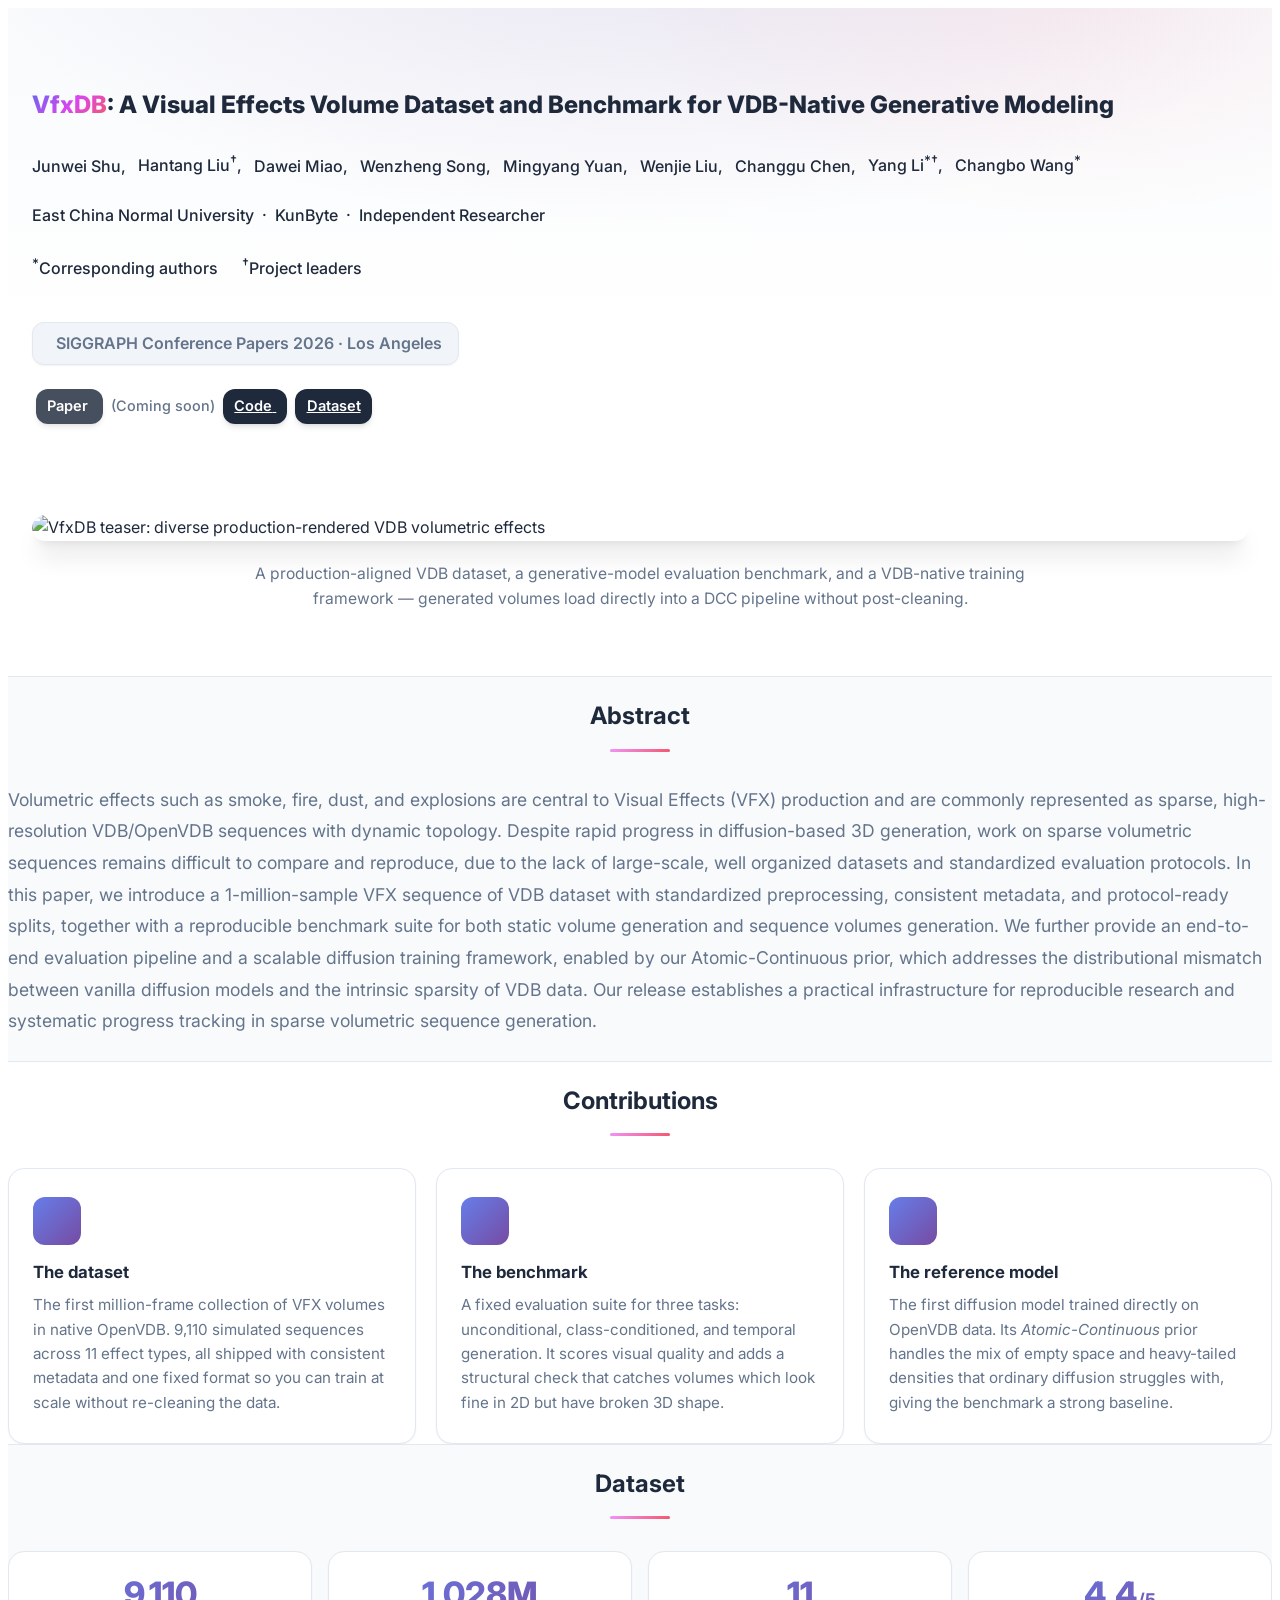
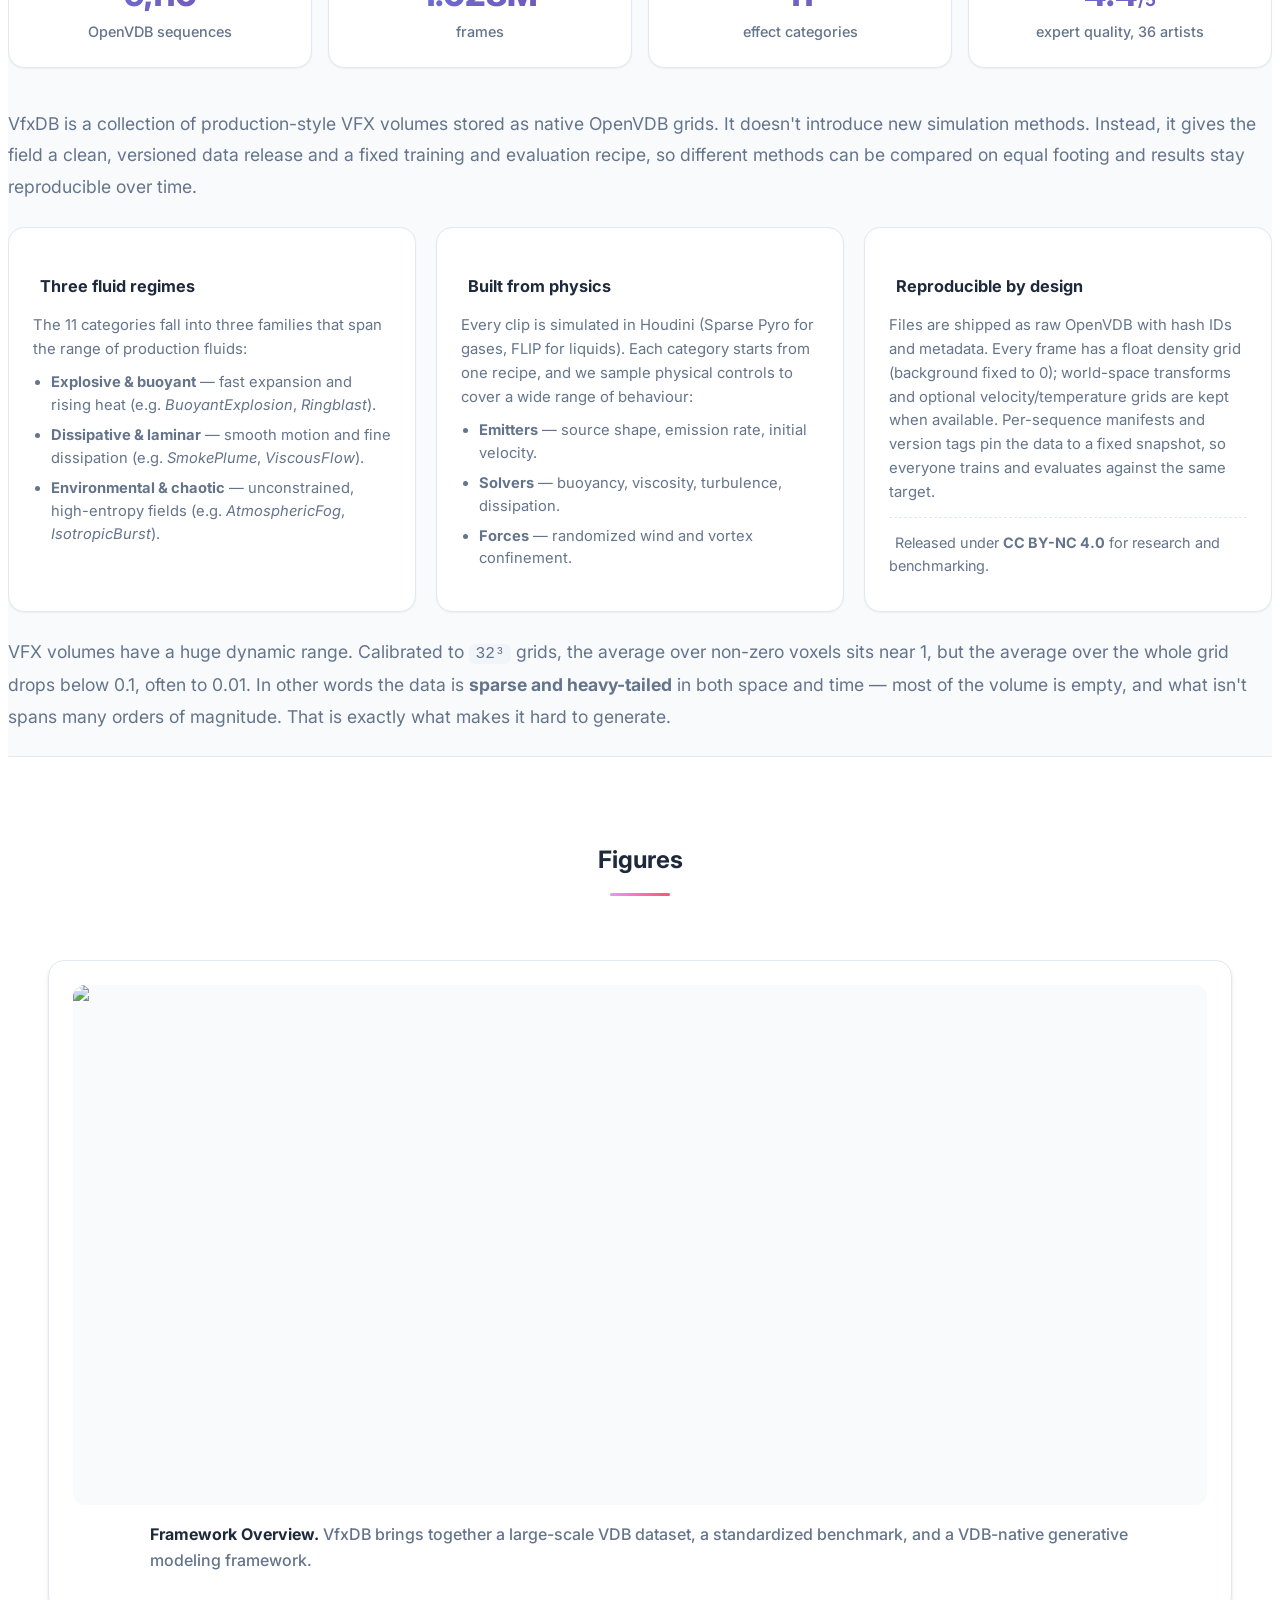
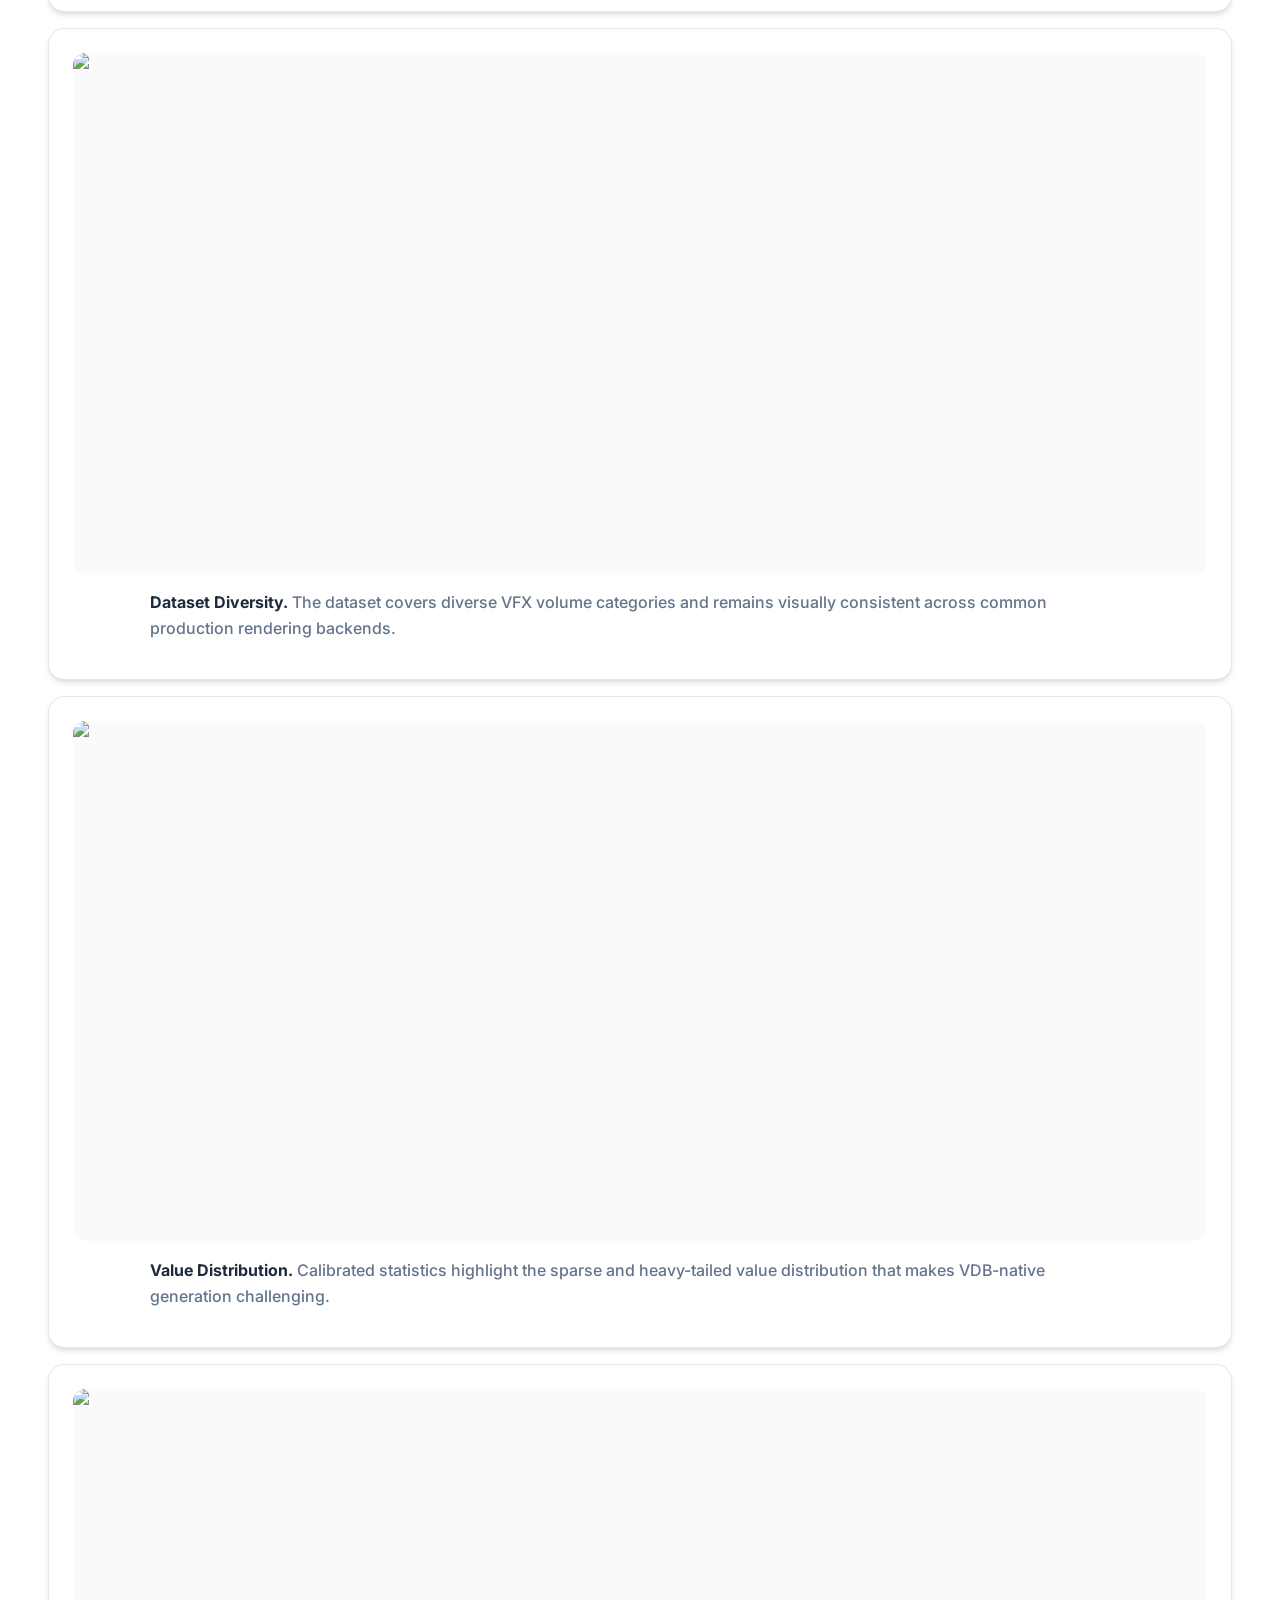
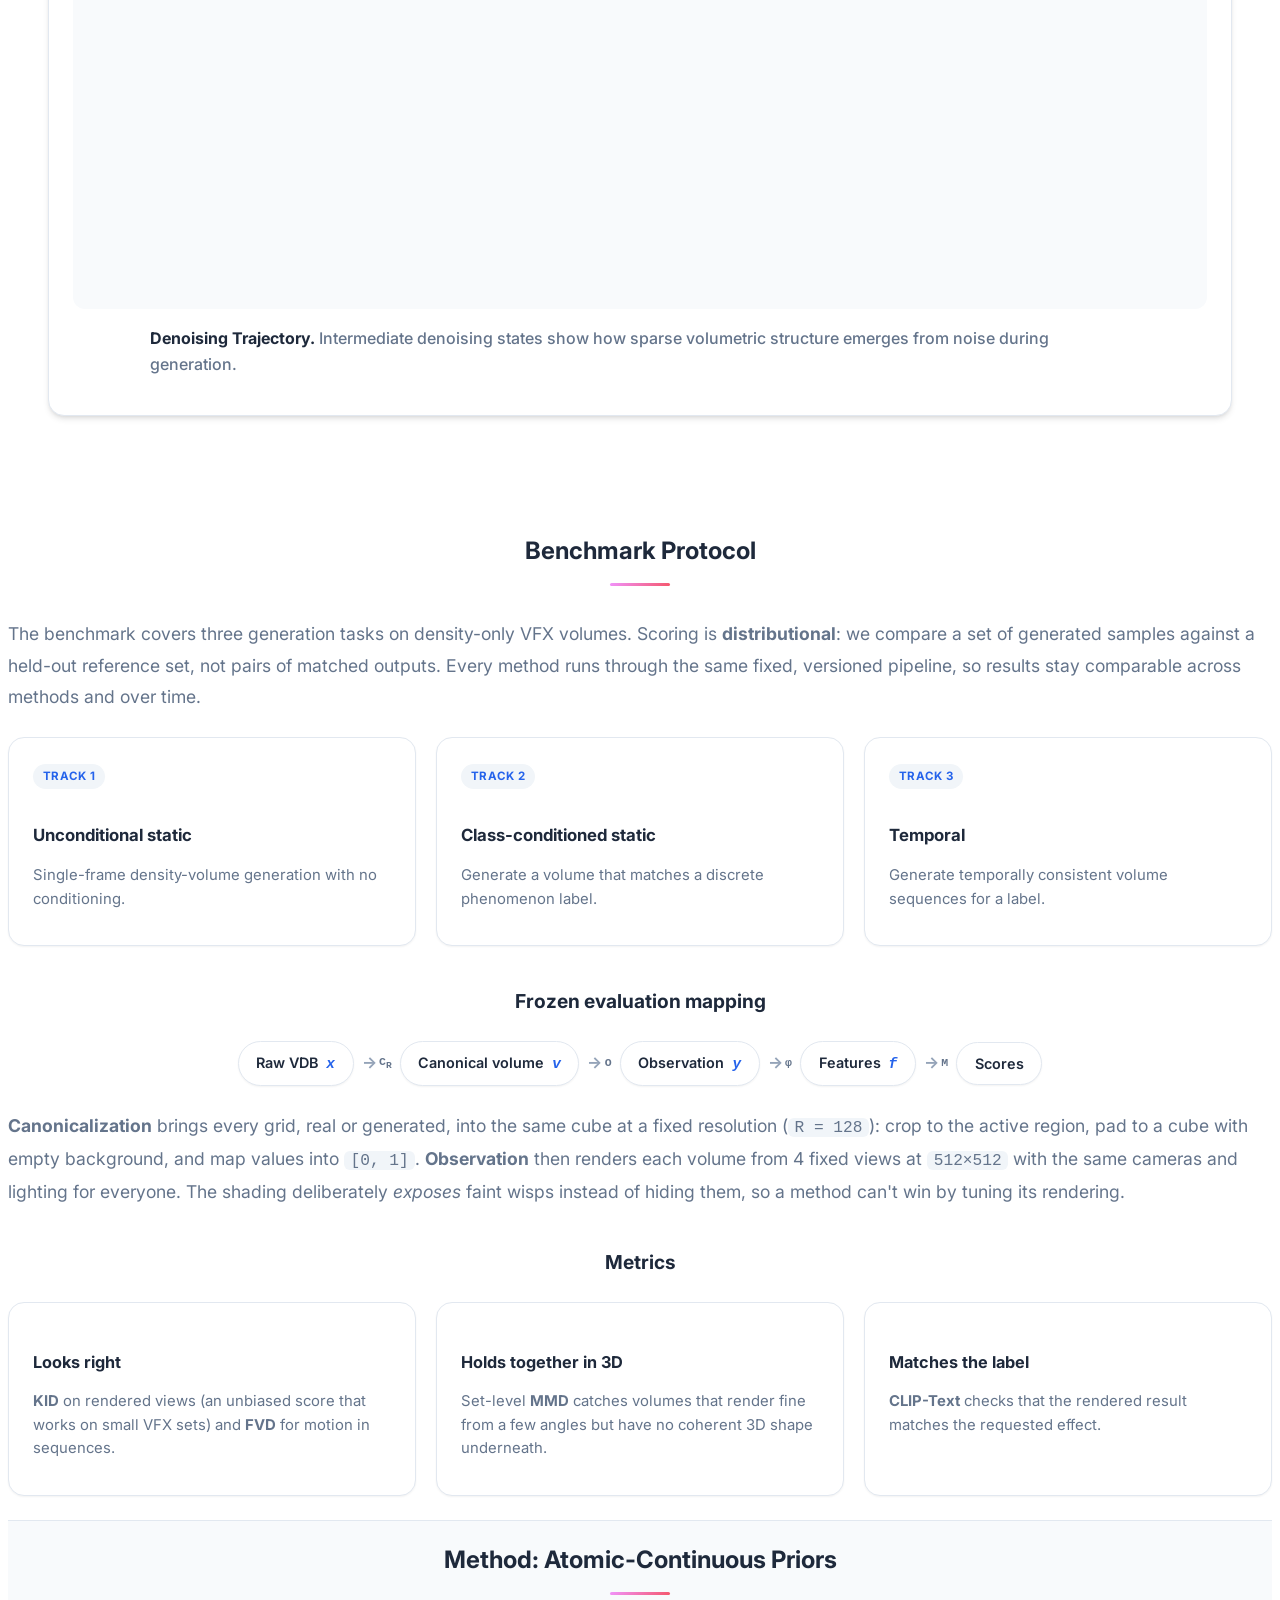
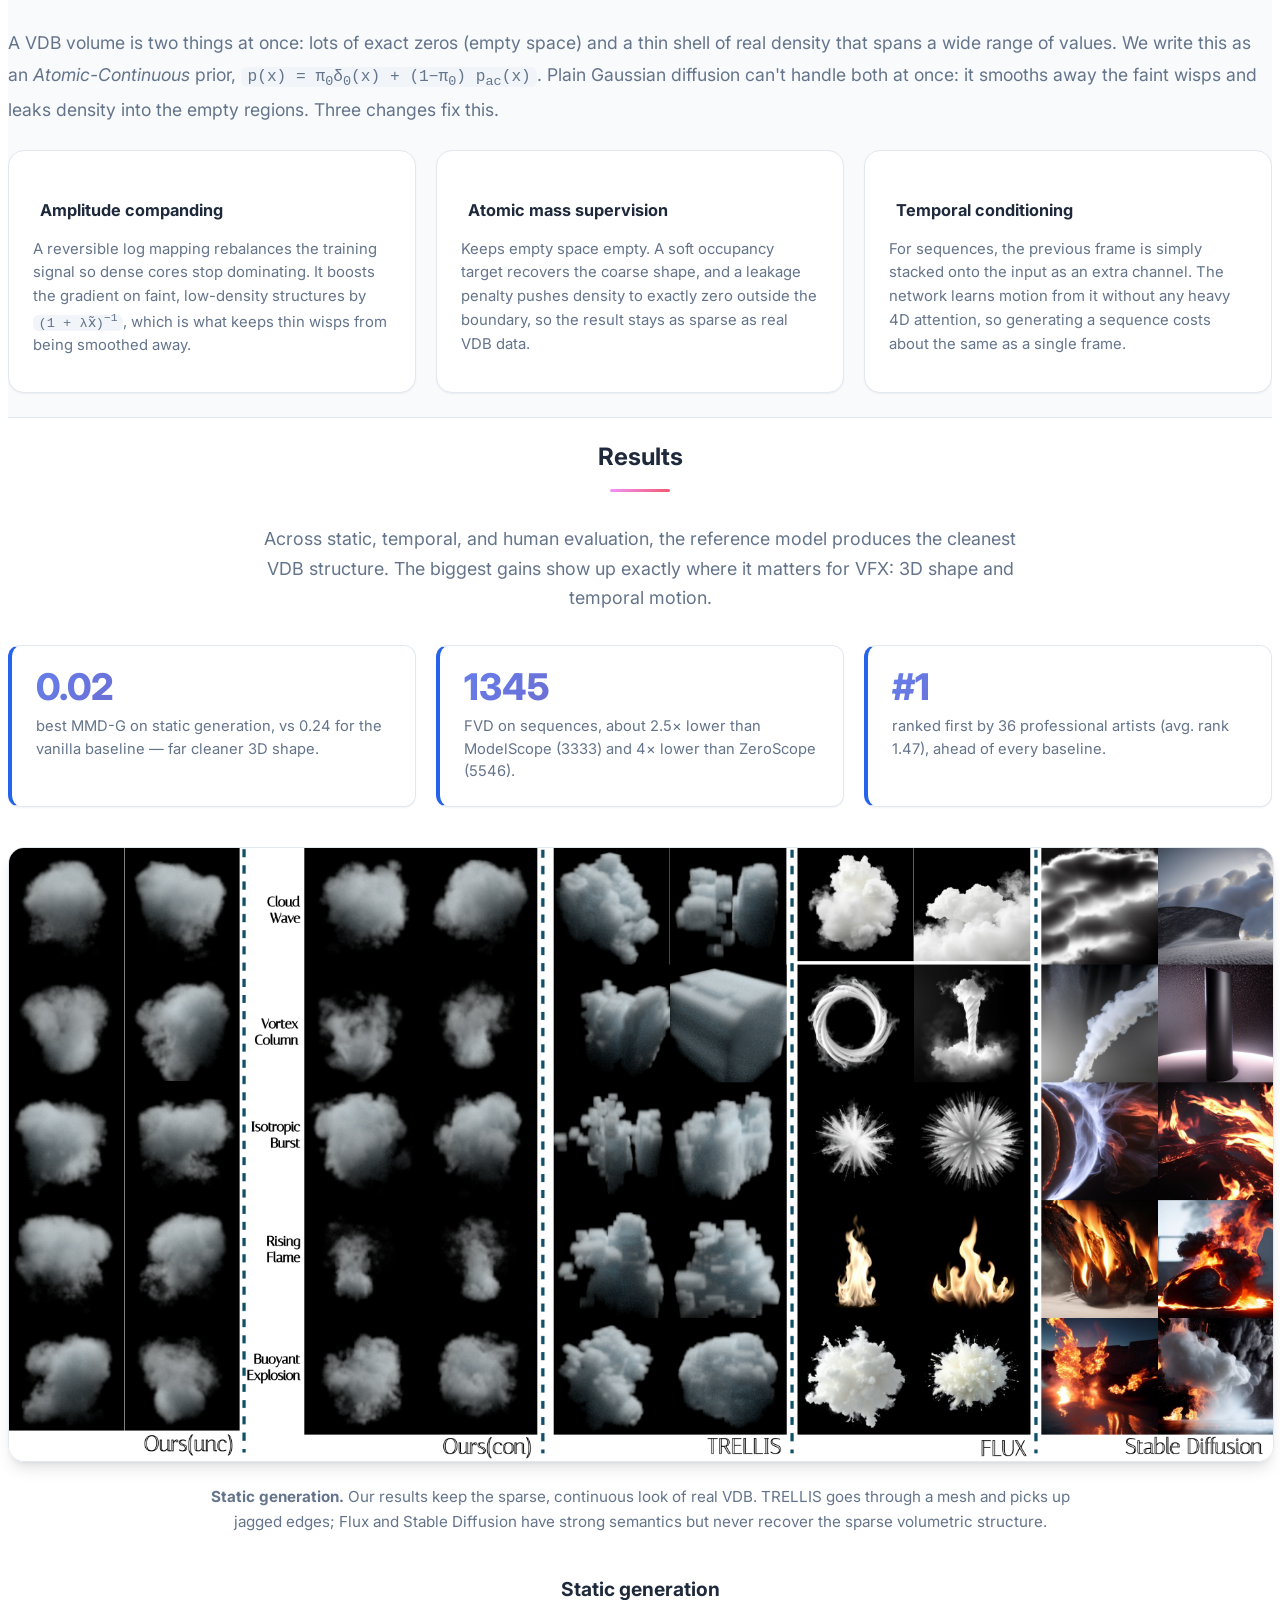
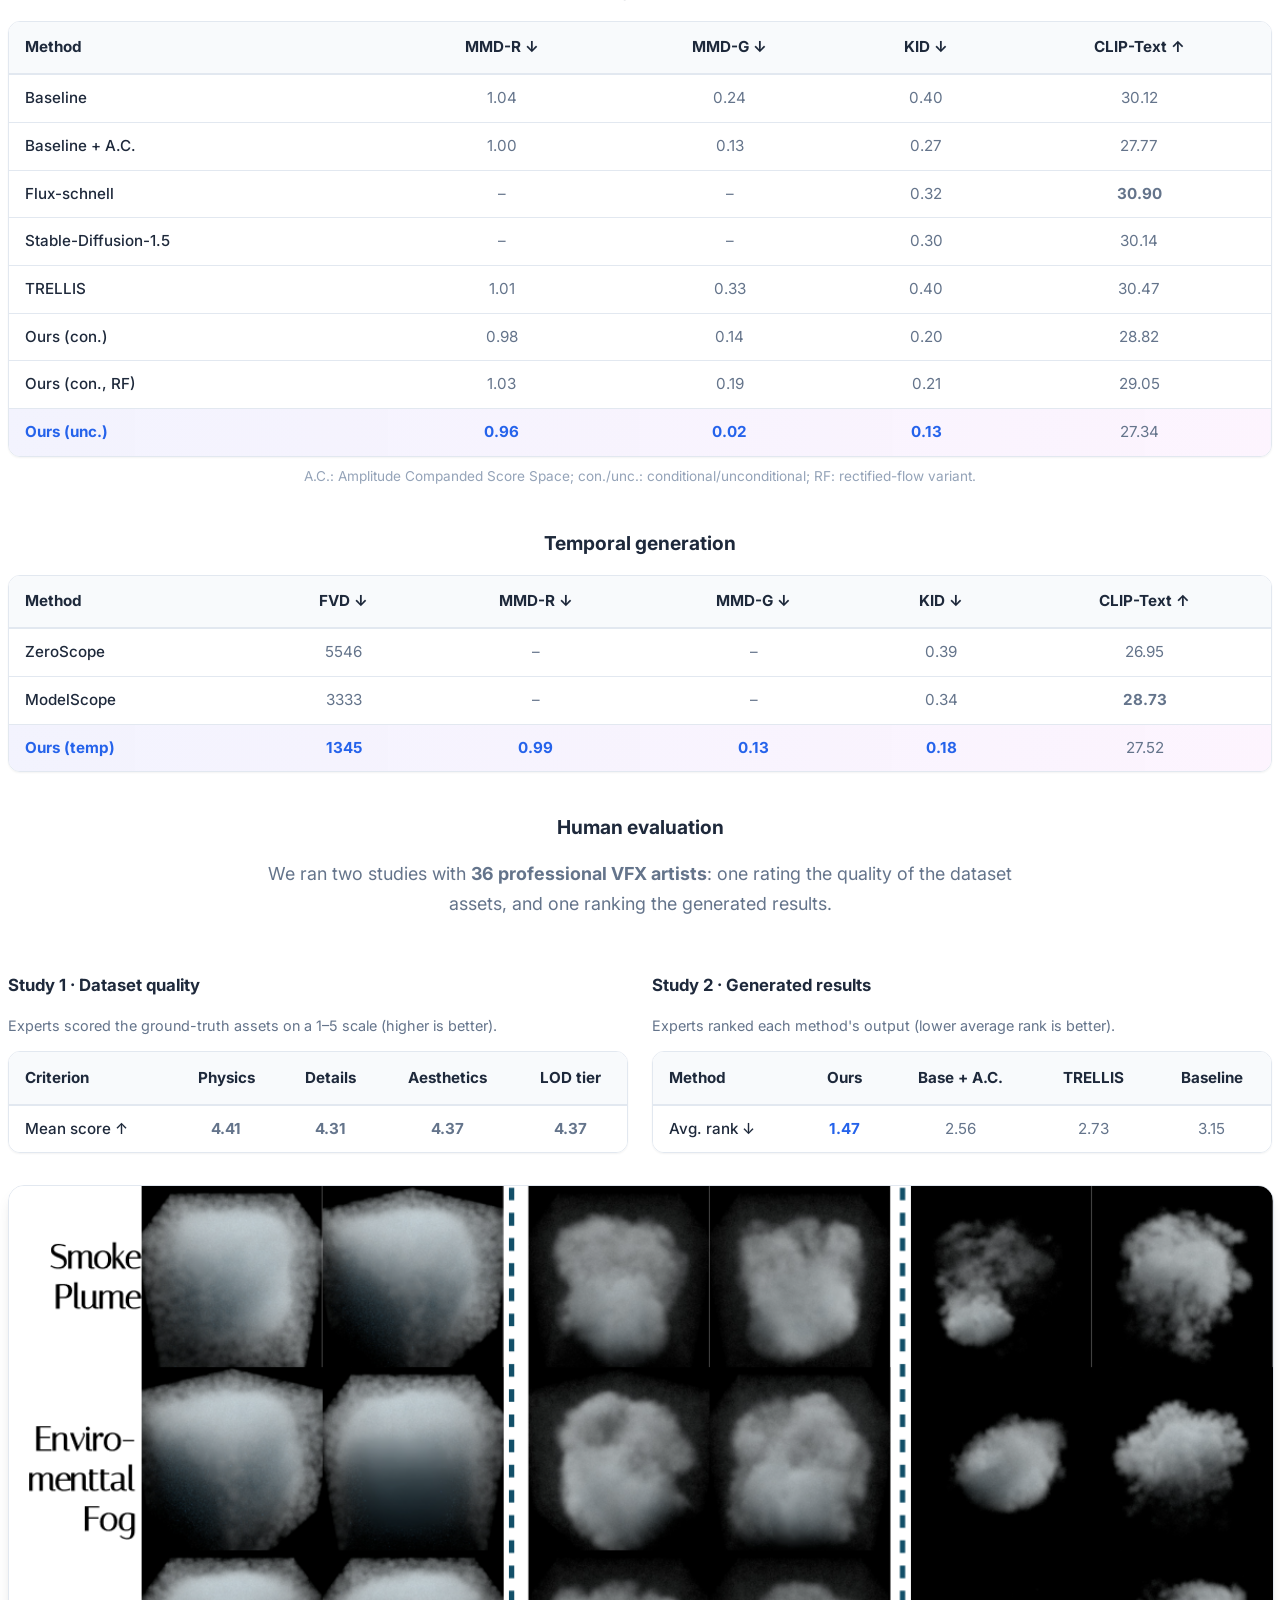
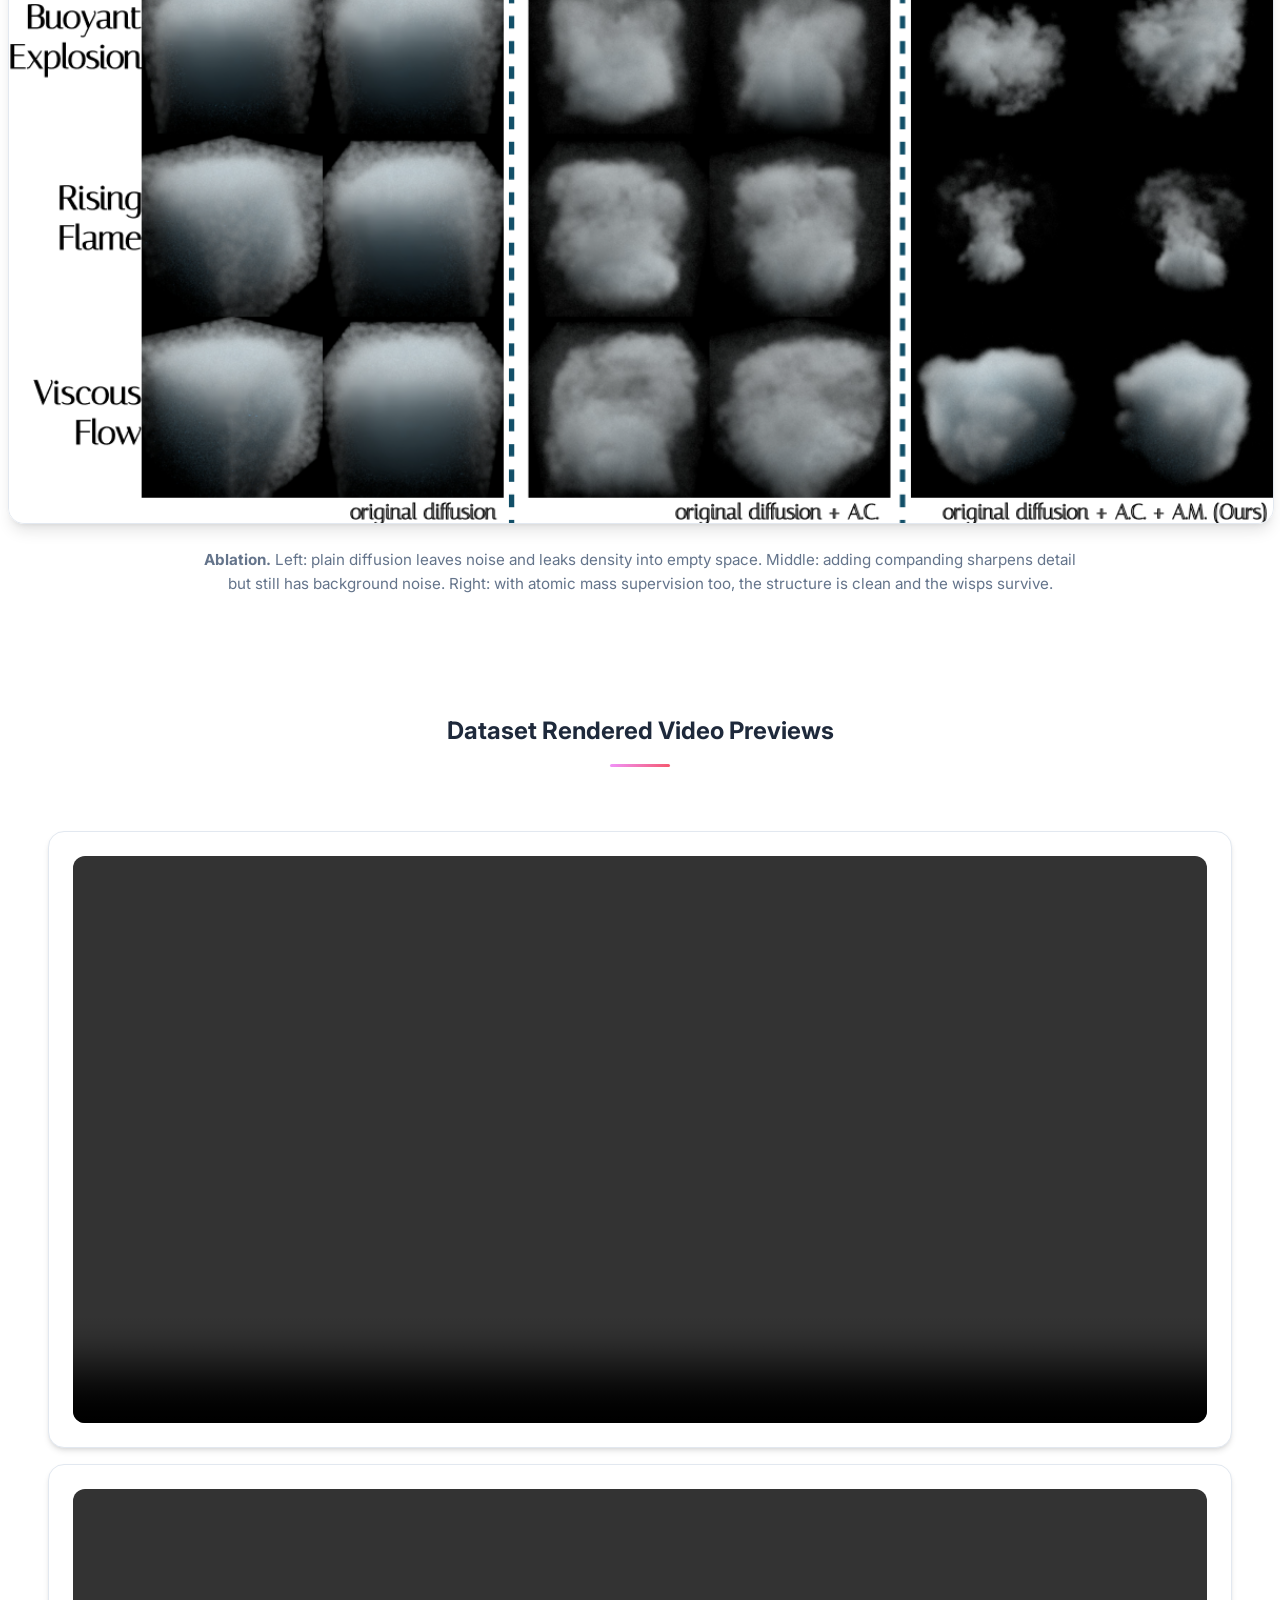
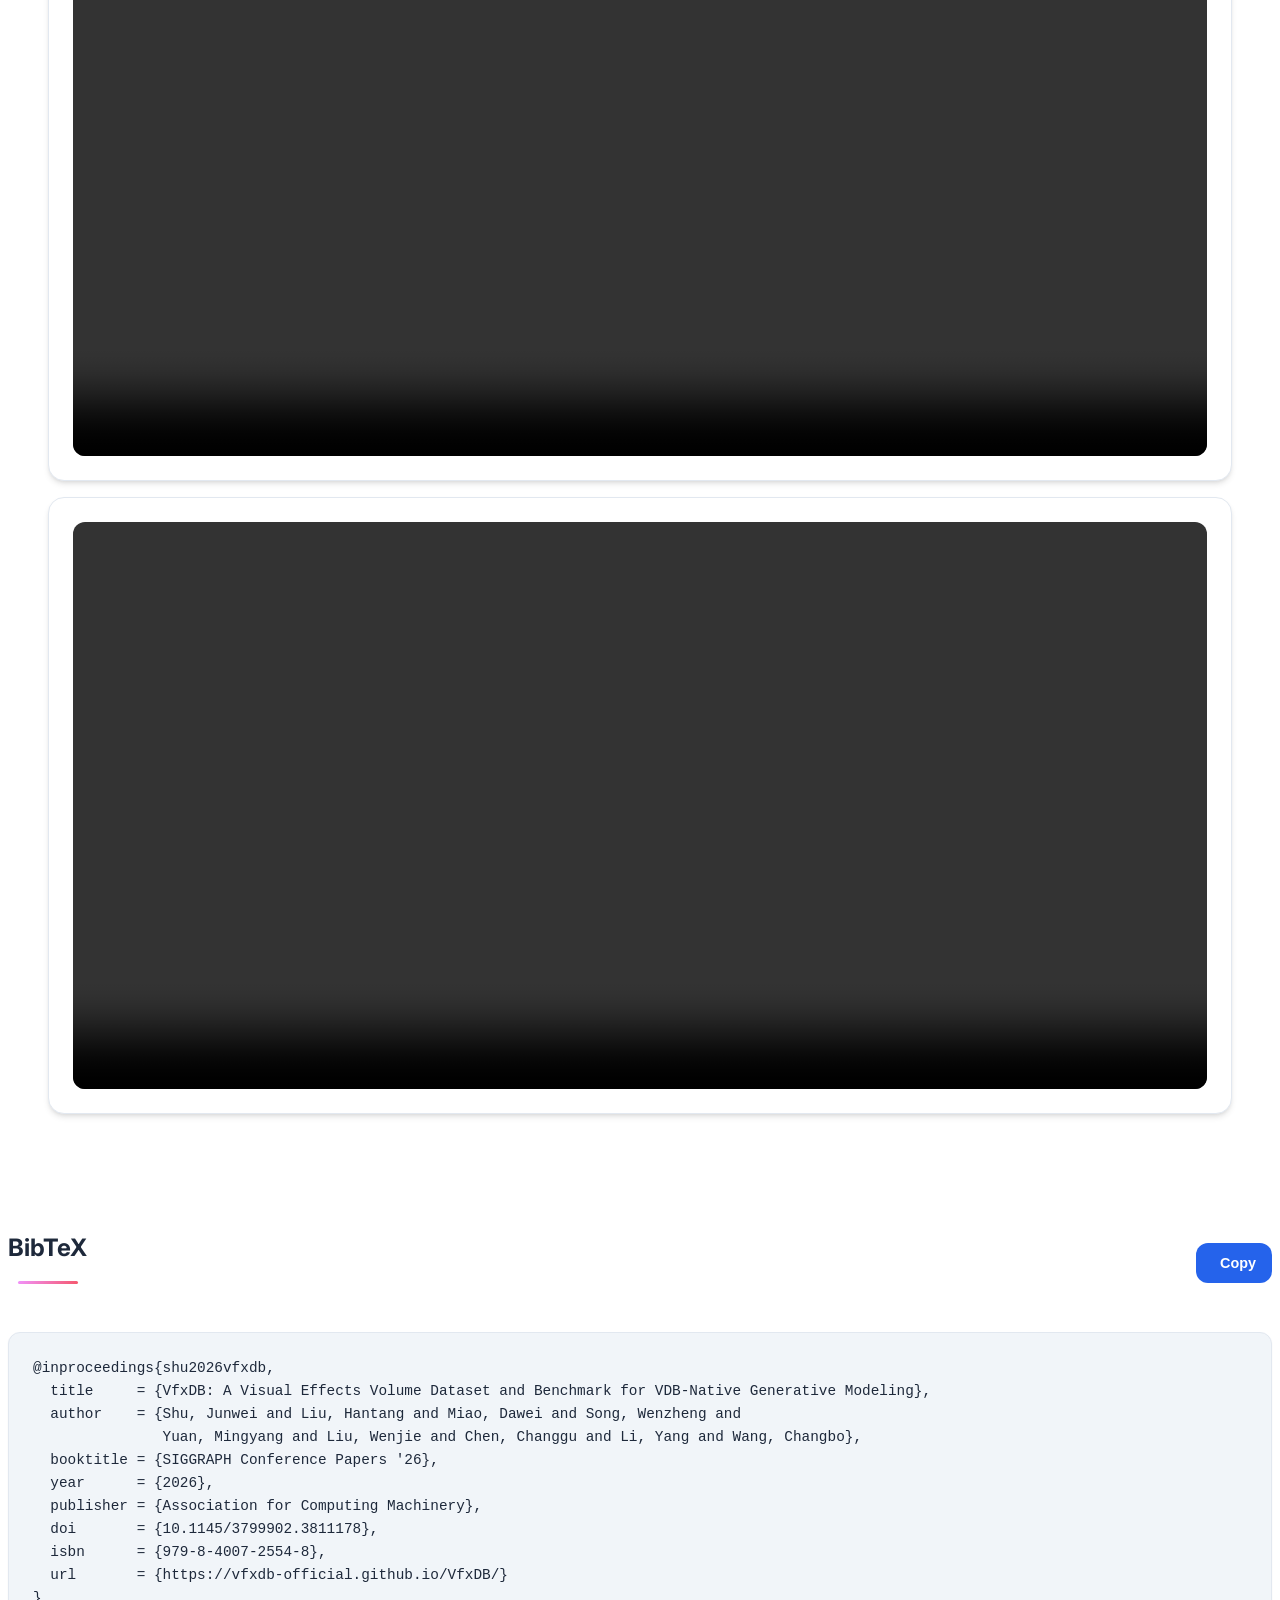
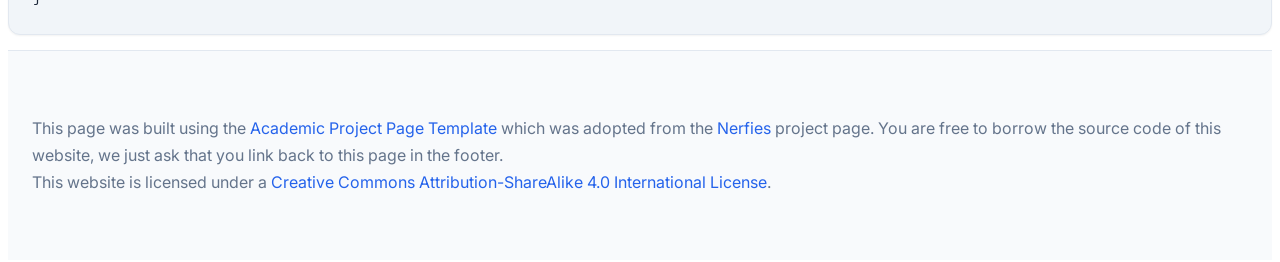
==== index.html @ 4adcf761 "Remove the More Works dropdown Drop the floating "More Works" button and its dropdown, along with th" ====
<!DOCTYPE html>
<html lang="en">
<head>
  <meta charset="utf-8">
  <meta name="viewport" content="width=device-width, initial-scale=1">
  
  <!-- Primary Meta Tags -->
  <meta name="title" content="VfxDB: A Visual Effects Volume Dataset and Benchmark for VDB-Native Generative Modeling">
  <meta name="description" content="A large-scale VDB/OpenVDB volumetric effects dataset and benchmark for reproducible VDB-native generative modeling research.">
  <meta name="keywords" content="VfxDB, VDB, OpenVDB, visual effects, volumetric generation, diffusion models, sparse volumes, 3D generation, benchmark">
  <meta name="author" content="Junwei Shu, Hantang Liu, Dawei Miao, Wenzheng Song, Mingyang Yuan, Wenjie Liu, Changgu Chen, Yang Li, Changbo Wang">
  <meta name="robots" content="index, follow">
  <meta name="language" content="English">
  
  <!-- Open Graph / Facebook -->
  <meta property="og:type" content="article">
  <meta property="og:site_name" content="East China Normal University">
  <meta property="og:title" content="VfxDB: A Visual Effects Volume Dataset and Benchmark for VDB-Native Generative Modeling">
  <meta property="og:description" content="A large-scale VDB/OpenVDB volumetric effects dataset and benchmark for reproducible VDB-native generative modeling research.">
  <meta property="og:url" content="https://vfxdb-official.github.io/VfxDB/">
  <meta property="og:image" content="https://vfxdb-official.github.io/VfxDB/static/images/main_image.jpg">
  <meta property="og:image:alt" content="VfxDB teaser: production-aligned VDB dataset, benchmark, and VDB-native generative model">
  <meta property="article:published_time" content="2026-07-19T00:00:00.000Z">
  <meta property="article:author" content="Junwei Shu">
  <meta property="article:section" content="Research">
  <meta property="article:tag" content="VDB">
  <meta property="article:tag" content="Visual Effects">
  <meta property="article:tag" content="Diffusion Generative Model">

  <!-- Twitter -->
  <meta name="twitter:card" content="summary_large_image">
  <meta name="twitter:title" content="VfxDB: A Visual Effects Volume Dataset and Benchmark for VDB-Native Generative Modeling">
  <meta name="twitter:description" content="A large-scale VDB/OpenVDB volumetric effects dataset and benchmark for reproducible VDB-native generative modeling research.">
  <meta name="twitter:image" content="https://vfxdb-official.github.io/VfxDB/static/images/main_image.jpg">
  <meta name="twitter:image:alt" content="VfxDB teaser: production-aligned VDB dataset, benchmark, and VDB-native generative model">

  <!-- Academic/Research Specific -->
  <meta name="citation_title" content="VfxDB: A Visual Effects Volume Dataset and Benchmark for VDB-Native Generative Modeling">
  <meta name="citation_author" content="Shu, Junwei">
  <meta name="citation_author" content="Liu, Hantang">
  <meta name="citation_author" content="Miao, Dawei">
  <meta name="citation_author" content="Song, Wenzheng">
  <meta name="citation_author" content="Yuan, Mingyang">
  <meta name="citation_author" content="Liu, Wenjie">
  <meta name="citation_author" content="Chen, Changgu">
  <meta name="citation_author" content="Li, Yang">
  <meta name="citation_author" content="Wang, Changbo">
  <meta name="citation_publication_date" content="2026">
  <meta name="citation_conference_title" content="SIGGRAPH Conference Papers '26">
  <meta name="citation_doi" content="10.1145/3799902.3811178">
  
  <!-- Additional SEO -->
  <meta name="theme-color" content="#2563eb">
  <meta name="msapplication-TileColor" content="#2563eb">
  <meta name="apple-mobile-web-app-capable" content="yes">
  <meta name="apple-mobile-web-app-status-bar-style" content="default">
  
  <!-- Preconnect for performance -->
  <link rel="preconnect" href="https://fonts.googleapis.com">
  <link rel="preconnect" href="https://fonts.gstatic.com" crossorigin>
  <link rel="preconnect" href="https://ajax.googleapis.com">
  <link rel="preconnect" href="https://documentcloud.adobe.com">
  <link rel="preconnect" href="https://cdn.jsdelivr.net">


  <title>VfxDB: A Visual Effects Volume Dataset and Benchmark for VDB-Native Generative Modeling</title>
  <link rel="icon" href="data:image/svg+xml,%3Csvg xmlns='http://www.w3.org/2000/svg'/%3E">
  
  <!-- Critical CSS - Load synchronously -->
  <link rel="stylesheet" href="static/css/bulma.min.css">
  <link rel="stylesheet" href="static/css/index.css">
  
  <!-- Non-critical CSS - Load asynchronously -->
  <link rel="preload" href="static/css/bulma-carousel.min.css" as="style" onload="this.onload=null;this.rel='stylesheet'">
  <link rel="preload" href="static/css/bulma-slider.min.css" as="style" onload="this.onload=null;this.rel='stylesheet'">
  <link rel="preload" href="static/css/fontawesome.all.min.css" as="style" onload="this.onload=null;this.rel='stylesheet'">
  <link rel="preload" href="https://cdn.jsdelivr.net/gh/jpswalsh/academicons@1/css/academicons.min.css" as="style" onload="this.onload=null;this.rel='stylesheet'">
  
  <!-- Fallback for browsers that don't support preload -->
  <noscript>
    <link rel="stylesheet" href="static/css/bulma-carousel.min.css">
    <link rel="stylesheet" href="static/css/bulma-slider.min.css">
    <link rel="stylesheet" href="static/css/fontawesome.all.min.css">
    <link rel="stylesheet" href="https://cdn.jsdelivr.net/gh/jpswalsh/academicons@1/css/academicons.min.css">
  </noscript>
  
  <!-- Fonts - Optimized loading -->
  <link href="https://fonts.googleapis.com/css2?family=Inter:wght@400;500;600;700;800&display=swap" rel="stylesheet">
  
  <!-- Defer non-critical JavaScript -->
  <script defer src="https://ajax.googleapis.com/ajax/libs/jquery/3.5.1/jquery.min.js"></script>
  <script defer src="https://documentcloud.adobe.com/view-sdk/main.js"></script>
  <script defer src="static/js/fontawesome.all.min.js"></script>
  <script defer src="static/js/bulma-carousel.min.js"></script>
  <script defer src="static/js/bulma-slider.min.js"></script>
  <script defer src="static/js/index.js"></script>
  
  <!-- Structured Data for Academic Papers -->
  <script type="application/ld+json">
  {
    "@context": "https://schema.org",
    "@type": "ScholarlyArticle",
    "headline": "VfxDB: A Visual Effects Volume Dataset and Benchmark for VDB-Native Generative Modeling",
    "description": "A large-scale VDB/OpenVDB volumetric effects dataset and benchmark for reproducible VDB-native generative modeling research.",
    "author": [
      { "@type": "Person", "name": "Junwei Shu", "affiliation": { "@type": "Organization", "name": "East China Normal University" } },
      { "@type": "Person", "name": "Hantang Liu", "affiliation": { "@type": "Organization", "name": "KunByte" } },
      { "@type": "Person", "name": "Dawei Miao", "affiliation": { "@type": "Organization", "name": "Independent Researcher" } },
      { "@type": "Person", "name": "Wenzheng Song", "affiliation": { "@type": "Organization", "name": "East China Normal University" } },
      { "@type": "Person", "name": "Mingyang Yuan", "affiliation": { "@type": "Organization", "name": "East China Normal University" } },
      { "@type": "Person", "name": "Wenjie Liu", "affiliation": { "@type": "Organization", "name": "East China Normal University" } },
      { "@type": "Person", "name": "Changgu Chen", "affiliation": { "@type": "Organization", "name": "East China Normal University" } },
      { "@type": "Person", "name": "Yang Li", "affiliation": { "@type": "Organization", "name": "East China Normal University" } },
      { "@type": "Person", "name": "Changbo Wang", "affiliation": { "@type": "Organization", "name": "East China Normal University" } }
    ],
    "datePublished": "2026-07-19",
    "publisher": {
      "@type": "Organization",
      "name": "Association for Computing Machinery"
    },
    "isPartOf": {
      "@type": "PublicationEvent",
      "name": "SIGGRAPH Conference Papers '26"
    },
    "url": "https://vfxdb-official.github.io/VfxDB/",
    "sameAs": "https://doi.org/10.1145/3799902.3811178",
    "image": "https://vfxdb-official.github.io/VfxDB/static/images/main_image.jpg",
    "keywords": ["VfxDB", "VDB", "OpenVDB", "visual effects", "volumetric generation", "diffusion models", "sparse volumes", "3D generation", "benchmark"],
    "abstract": "Volumetric effects such as smoke, fire, dust, and explosions are central to Visual Effects (VFX) production and are commonly represented as sparse, high-resolution VDB/OpenVDB sequences with dynamic topology. Despite rapid progress in diffusion-based 3D generation, work on sparse volumetric sequences remains difficult to compare and reproduce, due to the lack of large-scale, well organized datasets and standardized evaluation protocols. In this paper, we introduce a 1-million-sample VFX sequence of VDB dataset with standardized preprocessing, consistent metadata, and protocol-ready splits, together with a reproducible benchmark suite for both static volume generation and sequence volumes generation. We further provide an end-to-end evaluation pipeline and a scalable diffusion training framework, enabled by our Atomic-Continuous prior, which addresses the distributional mismatch between vanilla diffusion models and the intrinsic sparsity of VDB data. Our release establishes a practical infrastructure for reproducible research and systematic progress tracking in sparse volumetric sequence generation.",
    "identifier": {
      "@type": "PropertyValue",
      "propertyID": "DOI",
      "value": "10.1145/3799902.3811178"
    },
    "isAccessibleForFree": true,
    "license": "https://creativecommons.org/licenses/by/4.0/",
    "mainEntity": {
      "@type": "WebPage",
      "@id": "https://vfxdb-official.github.io/VfxDB/"
    },
    "about": [
      { "@type": "Thing", "name": "Volumetric visual effects generation" },
      { "@type": "Thing", "name": "Diffusion-based 3D generative modeling" }
    ]
  }
  </script>

  <!-- Website/Organization Structured Data -->
  <script type="application/ld+json">
  {
    "@context": "https://schema.org",
    "@type": "Organization",
    "name": "East China Normal University",
    "url": "https://www.ecnu.edu.cn/",
    "sameAs": [
      "https://github.com/VfxDB-Official",
      "https://huggingface.co/datasets/ryogishiki/VfxDB"
    ]
  }
  </script>
</head>
<body>


  <!-- Scroll to Top Button -->
  <button class="scroll-to-top" onclick="scrollToTop()" title="Scroll to top" aria-label="Scroll to top">
    <i class="fas fa-chevron-up"></i>
  </button>

  <main id="main-content">
  <section class="hero">
    <div class="hero-body">
      <div class="container is-max-desktop">
        <div class="columns is-centered">
          <div class="column has-text-centered">
            <h1 class="title is-1 publication-title"><span class="brand-gradient">VfxDB</span>: A Visual Effects Volume Dataset and Benchmark for VDB-Native Generative Modeling</h1>
            <div class="is-size-5 publication-authors">
              <span class="author-block">Junwei Shu,</span>
              <span class="author-block">Hantang Liu<sup>&dagger;</sup>,</span>
              <span class="author-block">Dawei Miao,</span>
              <span class="author-block">Wenzheng Song,</span>
              <span class="author-block">Mingyang Yuan,</span>
              <span class="author-block">Wenjie Liu,</span>
              <span class="author-block">Changgu Chen,</span>
              <span class="author-block">Yang Li<sup>*&dagger;</sup>,</span>
              <span class="author-block">Changbo Wang<sup>*</sup></span>
            </div>

                  <div class="is-size-5 publication-authors">
                    <span class="author-block">East China Normal University &nbsp;&middot;&nbsp; KunByte &nbsp;&middot;&nbsp; Independent Researcher</span>
                  </div>
                  <div class="is-size-6 publication-authors">
                    <span class="author-block"><sup>*</sup>Corresponding authors</span>
                    &nbsp;&nbsp;
                    <span class="author-block"><sup>&dagger;</sup>Project leaders</span>
                  </div>

                  <div class="publication-venue">
                    <i class="fas fa-map-marker-alt" aria-hidden="true"></i>
                    SIGGRAPH Conference Papers 2026 &middot; Los Angeles
                  </div>

                  <div class="column has-text-centered">
                    <div class="publication-links">
                      <span class="link-block">
                        <span class="external-link button is-normal is-rounded is-dark is-disabled" aria-disabled="true" data-resource-link="paper">
                        <span class="icon">
                          <i class="fas fa-file-pdf"></i>
                        </span>
                        <span>Paper</span>
                      </span>
                      <span class="link-note">(Coming soon)</span>
                    </span>

                    <span class="link-block">
                      <a href="https://github.com/VfxDB-Official/VfxDB" target="_blank" rel="noopener noreferrer" data-resource-link="code"
                      class="external-link button is-normal is-rounded is-dark">
                        <span class="icon">
                          <i class="fab fa-github"></i>
                        </span>
                        <span>Code</span>
                      </a>
                  </span>

                  <span class="link-block">
                    <a href="https://huggingface.co/datasets/ryogishiki/VfxDB" target="_blank" rel="noopener noreferrer" data-resource-link="dataset"
                    class="external-link button is-normal is-rounded is-dark">
                      <span class="icon">
                        <i class="fa fa-database"></i>
                      </span>
                      <span>Dataset</span>
                    </a>
                </span>
            </div>
          </div>
        </div>
      </div>
    </div>
  </div>
</section>


<!-- Teaser -->
<section class="hero teaser">
  <div class="container is-max-desktop">
    <div class="hero-body">
      <figure class="teaser-figure">
        <img src="static/images/main_image.jpg" alt="VfxDB teaser: diverse production-rendered VDB volumetric effects" loading="lazy">
      </figure>
      <p class="teaser-caption">
        A production-aligned VDB dataset, a generative-model evaluation benchmark, and a VDB-native training framework &mdash; generated volumes load directly into a DCC pipeline without post-cleaning.
      </p>
    </div>
  </div>
</section>
<!-- End teaser -->

<!-- Paper abstract -->
<section class="section hero is-light">
  <div class="container is-max-desktop">
    <div class="columns is-centered has-text-centered">
      <div class="column is-four-fifths">
        <h2 class="title is-3">Abstract</h2>
        <div class="content has-text-justified">
          <p>
            Volumetric effects such as smoke, fire, dust, and explosions are central to Visual Effects (VFX) production and are commonly represented as sparse, high-resolution VDB/OpenVDB sequences with dynamic topology. Despite rapid progress in diffusion-based 3D generation, work on sparse volumetric sequences remains difficult to compare and reproduce, due to the lack of large-scale, well organized datasets and standardized evaluation protocols. In this paper, we introduce a 1-million-sample VFX sequence of VDB dataset with standardized preprocessing, consistent metadata, and protocol-ready splits, together with a reproducible benchmark suite for both static volume generation and sequence volumes generation. We further provide an end-to-end evaluation pipeline and a scalable diffusion training framework, enabled by our Atomic-Continuous prior, which addresses the distributional mismatch between vanilla diffusion models and the intrinsic sparsity of VDB data. Our release establishes a practical infrastructure for reproducible research and systematic progress tracking in sparse volumetric sequence generation.
          </p>
        </div>
      </div>
    </div>
  </div>
</section>
<!-- End paper abstract -->


<!-- Contributions / Highlights -->
<section class="section">
  <div class="container is-max-desktop">
    <h2 class="title is-3">Contributions</h2>
    <div class="contrib-grid">
      <div class="contrib-card">
        <div class="contrib-icon"><i class="fas fa-database"></i></div>
        <h3>The dataset</h3>
        <p>The first million-frame collection of VFX volumes in native OpenVDB. 9,110 simulated sequences across 11 effect types, all shipped with consistent metadata and one fixed format so you can train at scale without re-cleaning the data.</p>
      </div>
      <div class="contrib-card">
        <div class="contrib-icon"><i class="fas fa-clipboard-check"></i></div>
        <h3>The benchmark</h3>
        <p>A fixed evaluation suite for three tasks: unconditional, class-conditioned, and temporal generation. It scores visual quality and adds a structural check that catches volumes which look fine in 2D but have broken 3D shape.</p>
      </div>
      <div class="contrib-card">
        <div class="contrib-icon"><i class="fas fa-cubes"></i></div>
        <h3>The reference model</h3>
        <p>The first diffusion model trained directly on OpenVDB data. Its <em>Atomic-Continuous</em> prior handles the mix of empty space and heavy-tailed densities that ordinary diffusion struggles with, giving the benchmark a strong baseline.</p>
      </div>
    </div>
  </div>
</section>
<!-- End contributions -->


<!-- Dataset -->
<section class="section hero is-light">
  <div class="container is-max-desktop">
    <h2 class="title is-3">Dataset</h2>

    <div class="stat-grid">
      <div class="stat-card"><span class="stat-num">9,110</span><span class="stat-label">OpenVDB sequences</span></div>
      <div class="stat-card"><span class="stat-num">1.028M</span><span class="stat-label">frames</span></div>
      <div class="stat-card"><span class="stat-num">11</span><span class="stat-label">effect categories</span></div>
      <div class="stat-card"><span class="stat-num">4.4<span class="stat-unit">/5</span></span><span class="stat-label">expert quality, 36 artists</span></div>
    </div>

    <div class="content has-text-justified">
      <p>
        VfxDB is a collection of production-style VFX volumes stored as native OpenVDB grids. It doesn't introduce new
        simulation methods. Instead, it gives the field a clean, versioned data release and a fixed training and evaluation
        recipe, so different methods can be compared on equal footing and results stay reproducible over time.
      </p>
    </div>

    <div class="info-cards">
      <div class="info-card">
        <h4><i class="fas fa-layer-group"></i> Three fluid regimes</h4>
        <p>The 11 categories fall into three families that span the range of production fluids:</p>
        <ul>
          <li><strong>Explosive &amp; buoyant</strong> &mdash; fast expansion and rising heat (e.g. <em>BuoyantExplosion</em>, <em>Ringblast</em>).</li>
          <li><strong>Dissipative &amp; laminar</strong> &mdash; smooth motion and fine dissipation (e.g. <em>SmokePlume</em>, <em>ViscousFlow</em>).</li>
          <li><strong>Environmental &amp; chaotic</strong> &mdash; unconstrained, high-entropy fields (e.g. <em>AtmosphericFog</em>, <em>IsotropicBurst</em>).</li>
        </ul>
      </div>
      <div class="info-card">
        <h4><i class="fas fa-sliders-h"></i> Built from physics</h4>
        <p>Every clip is simulated in Houdini (Sparse Pyro for gases, FLIP for liquids). Each category starts from one recipe, and we sample physical controls to cover a wide range of behaviour:</p>
        <ul>
          <li><strong>Emitters</strong> &mdash; source shape, emission rate, initial velocity.</li>
          <li><strong>Solvers</strong> &mdash; buoyancy, viscosity, turbulence, dissipation.</li>
          <li><strong>Forces</strong> &mdash; randomized wind and vortex confinement.</li>
        </ul>
      </div>
      <div class="info-card">
        <h4><i class="fas fa-fingerprint"></i> Reproducible by design</h4>
        <p>Files are shipped as raw OpenVDB with hash IDs and metadata. Every frame has a float density grid (background fixed
        to 0); world-space transforms and optional velocity/temperature grids are kept when available. Per-sequence manifests
        and version tags pin the data to a fixed snapshot, so everyone trains and evaluates against the same target.</p>
        <p class="license-line"><i class="fas fa-balance-scale"></i> Released under <strong>CC BY-NC 4.0</strong> for research and benchmarking.</p>
      </div>
    </div>

    <div class="content has-text-justified">
      <p>
        VFX volumes have a huge dynamic range. Calibrated to <span class="mono">32&sup3;</span> grids, the average over non-zero
        voxels sits near 1, but the average over the whole grid drops below 0.1, often to 0.01. In other words the data is
        <strong>sparse and heavy-tailed</strong> in both space and time &mdash; most of the volume is empty, and what isn't spans
        many orders of magnitude. That is exactly what makes it hard to generate.
      </p>
    </div>
  </div>
</section>
<!-- End dataset -->


<!-- Image carousel -->
<section class="hero is-small">
  <div class="hero-body">
    <div class="container">
      <h2 class="title is-3 has-text-centered">Figures</h2>
      <div id="figures-carousel" class="carousel results-carousel figure-carousel">
        <div class="item">
          <div class="figure-media overview-media">
            <img src="static/images/figures/Overview.png" alt="Overview of the VfxDB framework" loading="lazy"/>
          </div>
          <h2 class="subtitle has-text-centered">
            <span class="figure-caption-title">Framework Overview.</span>
            VfxDB brings together a large-scale VDB dataset, a standardized benchmark, and a VDB-native generative modeling framework.
          </h2>
        </div>

        <div class="item">
          <div class="figure-media">
            <img src="static/images/figures/DatasetDiversity.png" alt="VfxDB dataset diversity across rendering backends" loading="lazy"/>
          </div>
          <h2 class="subtitle has-text-centered">
            <span class="figure-caption-title">Dataset Diversity.</span>
            The dataset covers diverse VFX volume categories and remains visually consistent across common production rendering backends.
          </h2>
        </div>

        <div class="item">
          <div class="figure-media">
            <img src="static/images/figures/VfxValueDistribution.png" alt="Sparse and heavy-tailed value distribution of VFX volumes" loading="lazy"/>
          </div>
          <h2 class="subtitle has-text-centered">
            <span class="figure-caption-title">Value Distribution.</span>
            Calibrated statistics highlight the sparse and heavy-tailed value distribution that makes VDB-native generation challenging.
          </h2>
        </div>

        <div class="item">
          <div class="figure-media">
            <img src="static/images/figures/TrjectoryVis.png" alt="Denoising trajectory visualization across diffusion timesteps" loading="lazy"/>
          </div>
          <h2 class="subtitle has-text-centered">
            <span class="figure-caption-title">Denoising Trajectory.</span>
            Intermediate denoising states show how sparse volumetric structure emerges from noise during generation.
          </h2>
        </div>
  </div>
</div>
</div>
</section>
<!-- End image carousel -->


<!-- Benchmark Protocol -->
<section class="section">
  <div class="container is-max-desktop">
    <h2 class="title is-3">Benchmark Protocol</h2>
    <div class="content has-text-justified">
      <p>
        The benchmark covers three generation tasks on density-only VFX volumes. Scoring is <strong>distributional</strong>: we
        compare a set of generated samples against a held-out reference set, not pairs of matched outputs. Every method runs
        through the same fixed, versioned pipeline, so results stay comparable across methods and over time.
      </p>
    </div>

    <div class="track-grid">
      <div class="track-card"><span class="track-tag">Track 1</span><h4>Unconditional static</h4><p>Single-frame density-volume generation with no conditioning.</p></div>
      <div class="track-card"><span class="track-tag">Track 2</span><h4>Class-conditioned static</h4><p>Generate a volume that matches a discrete phenomenon label.</p></div>
      <div class="track-card"><span class="track-tag">Track 3</span><h4>Temporal</h4><p>Generate temporally consistent volume sequences for a label.</p></div>
    </div>

    <h3 class="subhead">Frozen evaluation mapping</h3>
    <div class="pipeline">
      <span class="pipe-step">Raw VDB <span class="pipe-x">x</span></span>
      <span class="pipe-arrow">&rarr;<span class="pipe-op">C<sub>R</sub></span></span>
      <span class="pipe-step">Canonical volume <span class="pipe-x">v</span></span>
      <span class="pipe-arrow">&rarr;<span class="pipe-op">O</span></span>
      <span class="pipe-step">Observation <span class="pipe-x">y</span></span>
      <span class="pipe-arrow">&rarr;<span class="pipe-op">&phi;</span></span>
      <span class="pipe-step">Features <span class="pipe-x">f</span></span>
      <span class="pipe-arrow">&rarr;<span class="pipe-op">M</span></span>
      <span class="pipe-step">Scores</span>
    </div>
    <div class="content has-text-justified">
      <p>
        <strong>Canonicalization</strong> brings every grid, real or generated, into the same cube at a fixed resolution
        (<span class="mono">R = 128</span>): crop to the active region, pad to a cube with empty background, and map values into
        <span class="mono">[0, 1]</span>. <strong>Observation</strong> then renders each volume from 4 fixed views at
        <span class="mono">512&times;512</span> with the same cameras and lighting for everyone. The shading deliberately
        <em>exposes</em> faint wisps instead of hiding them, so a method can't win by tuning its rendering.
      </p>
    </div>

    <h3 class="subhead">Metrics</h3>
    <div class="metric-grid">
      <div class="metric-card"><h4>Looks right</h4><p><strong>KID</strong> on rendered views (an unbiased score that works on small VFX sets) and <strong>FVD</strong> for motion in sequences.</p></div>
      <div class="metric-card"><h4>Holds together in 3D</h4><p>Set-level <strong>MMD</strong> catches volumes that render fine from a few angles but have no coherent 3D shape underneath.</p></div>
      <div class="metric-card"><h4>Matches the label</h4><p><strong>CLIP-Text</strong> checks that the rendered result matches the requested effect.</p></div>
    </div>
  </div>
</section>
<!-- End benchmark protocol -->


<!-- Method -->
<section class="section hero is-light">
  <div class="container is-max-desktop">
    <h2 class="title is-3">Method: Atomic-Continuous Priors</h2>
    <div class="content has-text-justified">
      <p>
        A VDB volume is two things at once: lots of exact zeros (empty space) and a thin shell of real density that spans a
        wide range of values. We write this as an <em>Atomic-Continuous</em> prior,
        <span class="mono">p(x) = &pi;<sub>0</sub>&delta;<sub>0</sub>(x) + (1&minus;&pi;<sub>0</sub>) p<sub>ac</sub>(x)</span>.
        Plain Gaussian diffusion can't handle both at once: it smooths away the faint wisps and leaks density into the empty
        regions. Three changes fix this.
      </p>
    </div>

    <div class="method-grid">
      <div class="method-card">
        <h4><i class="fas fa-wave-square"></i> Amplitude companding</h4>
        <p>A reversible log mapping rebalances the training signal so dense cores stop dominating. It boosts the gradient on
        faint, low-density structures by <span class="mono">(1 + &lambda;x&#771;)<sup>&minus;1</sup></span>, which is what keeps
        thin wisps from being smoothed away.</p>
      </div>
      <div class="method-card">
        <h4><i class="fas fa-bullseye"></i> Atomic mass supervision</h4>
        <p>Keeps empty space empty. A soft occupancy target recovers the coarse shape, and a leakage penalty pushes density to
        exactly zero outside the boundary, so the result stays as sparse as real VDB data.</p>
      </div>
      <div class="method-card">
        <h4><i class="fas fa-stream"></i> Temporal conditioning</h4>
        <p>For sequences, the previous frame is simply stacked onto the input as an extra channel. The network learns motion
        from it without any heavy 4D attention, so generating a sequence costs about the same as a single frame.</p>
      </div>
    </div>
  </div>
</section>
<!-- End method -->


<!-- Results -->
<section class="section">
  <div class="container is-max-desktop">
    <h2 class="title is-3">Results</h2>

    <p class="section-lead">
      Across static, temporal, and human evaluation, the reference model produces the cleanest VDB structure. The biggest
      gains show up exactly where it matters for VFX: 3D shape and temporal motion.
    </p>

    <div class="highlight-grid">
      <div class="highlight-card">
        <span class="highlight-num">0.02</span>
        <span class="highlight-label">best MMD-G on static generation, vs 0.24 for the vanilla baseline &mdash; far cleaner 3D shape.</span>
      </div>
      <div class="highlight-card">
        <span class="highlight-num">1345</span>
        <span class="highlight-label">FVD on sequences, about 2.5&times; lower than ModelScope (3333) and 4&times; lower than ZeroScope (5546).</span>
      </div>
      <div class="highlight-card">
        <span class="highlight-num">#1</span>
        <span class="highlight-label">ranked first by 36 professional artists (avg. rank 1.47), ahead of every baseline.</span>
      </div>
    </div>

    <figure class="result-figure">
      <img src="static/images/figures/QualityVis.png" alt="Qualitative comparison of generated volumes" loading="lazy">
      <figcaption><strong>Static generation.</strong> Our results keep the sparse, continuous look of real VDB. TRELLIS goes through a mesh and picks up jagged edges; Flux and Stable Diffusion have strong semantics but never recover the sparse volumetric structure.</figcaption>
    </figure>

    <h3 class="subhead">Static generation</h3>
    <div class="table-wrap">
      <table class="result-table">
        <thead>
          <tr><th>Method</th><th>MMD-R&nbsp;&darr;</th><th>MMD-G&nbsp;&darr;</th><th>KID&nbsp;&darr;</th><th>CLIP-Text&nbsp;&uarr;</th></tr>
        </thead>
        <tbody>
          <tr><td>Baseline</td><td>1.04</td><td>0.24</td><td>0.40</td><td>30.12</td></tr>
          <tr><td>Baseline + A.C.</td><td>1.00</td><td>0.13</td><td>0.27</td><td>27.77</td></tr>
          <tr><td>Flux-schnell</td><td>&ndash;</td><td>&ndash;</td><td>0.32</td><td><strong>30.90</strong></td></tr>
          <tr><td>Stable-Diffusion-1.5</td><td>&ndash;</td><td>&ndash;</td><td>0.30</td><td>30.14</td></tr>
          <tr><td>TRELLIS</td><td>1.01</td><td>0.33</td><td>0.40</td><td>30.47</td></tr>
          <tr><td>Ours (con.)</td><td>0.98</td><td>0.14</td><td>0.20</td><td>28.82</td></tr>
          <tr><td>Ours (con., RF)</td><td>1.03</td><td>0.19</td><td>0.21</td><td>29.05</td></tr>
          <tr class="row-best"><td>Ours (unc.)</td><td><strong>0.96</strong></td><td><strong>0.02</strong></td><td><strong>0.13</strong></td><td>27.34</td></tr>
        </tbody>
      </table>
    </div>
    <p class="table-note">A.C.: Amplitude Companded Score Space; con./unc.: conditional/unconditional; RF: rectified-flow variant.</p>

    <h3 class="subhead">Temporal generation</h3>
    <div class="table-wrap">
      <table class="result-table">
        <thead>
          <tr><th>Method</th><th>FVD&nbsp;&darr;</th><th>MMD-R&nbsp;&darr;</th><th>MMD-G&nbsp;&darr;</th><th>KID&nbsp;&darr;</th><th>CLIP-Text&nbsp;&uarr;</th></tr>
        </thead>
        <tbody>
          <tr><td>ZeroScope</td><td>5546</td><td>&ndash;</td><td>&ndash;</td><td>0.39</td><td>26.95</td></tr>
          <tr><td>ModelScope</td><td>3333</td><td>&ndash;</td><td>&ndash;</td><td>0.34</td><td><strong>28.73</strong></td></tr>
          <tr class="row-best"><td>Ours (temp)</td><td><strong>1345</strong></td><td><strong>0.99</strong></td><td><strong>0.13</strong></td><td><strong>0.18</strong></td><td>27.52</td></tr>
        </tbody>
      </table>
    </div>

    <h3 class="subhead">Human evaluation</h3>
    <p class="section-lead">
      We ran two studies with <strong>36 professional VFX artists</strong>: one rating the quality of the dataset assets, and
      one ranking the generated results.
    </p>

    <div class="dual-panel">
      <div class="panel">
        <h4 class="panel-title">Study 1 &middot; Dataset quality</h4>
        <p class="panel-sub">Experts scored the ground-truth assets on a 1&ndash;5 scale (higher is better).</p>
        <div class="table-wrap">
          <table class="result-table">
            <thead>
              <tr><th>Criterion</th><th>Physics</th><th>Details</th><th>Aesthetics</th><th>LOD&nbsp;tier</th></tr>
            </thead>
            <tbody>
              <tr><td>Mean score&nbsp;&uarr;</td><td><strong>4.41</strong></td><td><strong>4.31</strong></td><td><strong>4.37</strong></td><td><strong>4.37</strong></td></tr>
            </tbody>
          </table>
        </div>
      </div>

      <div class="panel">
        <h4 class="panel-title">Study 2 &middot; Generated results</h4>
        <p class="panel-sub">Experts ranked each method's output (lower average rank is better).</p>
        <div class="table-wrap">
          <table class="result-table">
            <thead>
              <tr><th>Method</th><th>Ours</th><th>Base&nbsp;+&nbsp;A.C.</th><th>TRELLIS</th><th>Baseline</th></tr>
            </thead>
            <tbody>
              <tr><td>Avg. rank&nbsp;&darr;</td><td class="cell-best"><strong>1.47</strong></td><td>2.56</td><td>2.73</td><td>3.15</td></tr>
            </tbody>
          </table>
        </div>
      </div>
    </div>

    <figure class="result-figure">
      <img src="static/images/figures/AblVis.png" alt="Visual ablation study" loading="lazy">
      <figcaption><strong>Ablation.</strong> Left: plain diffusion leaves noise and leaks density into empty space. Middle: adding companding sharpens detail but still has background noise. Right: with atomic mass supervision too, the structure is clean and the wisps survive.</figcaption>
    </figure>
  </div>
</section>
<!-- End results -->


<!-- Video carousel -->
<section class="hero is-small">
  <div class="hero-body">
    <div class="container">
      <h2 class="title is-3 has-text-centered">Dataset Rendered Video Previews</h2>
      <div id="videos-carousel" class="carousel results-carousel">
        
        <div class="item item-video1">
          <video poster="" id="video1" controls muted loop height="100%" preload="metadata">
            <!-- Your video file here -->
            <source src="static/videos/IsotropicBurst.mp4" type="video/mp4">
          </video>
        </div>
        
        <div class="item item-video2">
          <video poster="" id="video2" controls muted loop height="100%" preload="metadata">
            <!-- Your video file here -->
            <source src="static/videos/CloudWave.mp4" type="video/mp4">
          </video>
        </div>
        
        <div class="item item-video3">
          <video poster="" id="video3" controls muted loop height="100%" preload="metadata">
            <!-- Your video file here -->
            <source src="static/videos/liquidSplash.mp4" type="video/mp4">
          </video>
        </div>
        
      </div>
    </div>
  </div>
</section>
<!-- End video carousel -->

<!-- BibTeX citation -->
<section class="section" id="BibTeX">
  <div class="container is-max-desktop content">
    <div class="bibtex-header">
      <h2 class="title is-3" style="margin-bottom:0;">BibTeX</h2>
      <button class="copy-bibtex-btn" onclick="copyBibTeX()" aria-label="Copy BibTeX citation">
        <i class="far fa-copy" aria-hidden="true"></i>
        <span class="copy-text">Copy</span>
      </button>
    </div>
    <pre><code id="bibtex-code">@inproceedings{shu2026vfxdb,
  title     = {VfxDB: A Visual Effects Volume Dataset and Benchmark for VDB-Native Generative Modeling},
  author    = {Shu, Junwei and Liu, Hantang and Miao, Dawei and Song, Wenzheng and
               Yuan, Mingyang and Liu, Wenjie and Chen, Changgu and Li, Yang and Wang, Changbo},
  booktitle = {SIGGRAPH Conference Papers '26},
  year      = {2026},
  publisher = {Association for Computing Machinery},
  doi       = {10.1145/3799902.3811178},
  isbn      = {979-8-4007-2554-8},
  url       = {https://vfxdb-official.github.io/VfxDB/}
}</code></pre>
  </div>
</section>
<!-- End BibTeX citation -->

  <footer class="footer">
  <div class="container">
    <div class="columns is-centered">
      <div class="column is-8">
        <div class="content">

          <p>
            This page was built using the <a href="https://github.com/eliahuhorwitz/Academic-project-page-template" target="_blank">Academic Project Page Template</a> which was adopted from the <a href="https://nerfies.github.io" target="_blank">Nerfies</a> project page.
            You are free to borrow the source code of this website, we just ask that you link back to this page in the footer. <br> This website is licensed under a <a rel="license"  href="http://creativecommons.org/licenses/by-sa/4.0/" target="_blank">Creative
            Commons Attribution-ShareAlike 4.0 International License</a>.
          </p>

        </div>
      </div>
    </div>
  </div>
</footer>

<!-- Statcounter tracking code -->
  
<!-- You can add a tracker to track page visits by creating an account at statcounter.com -->

    <!-- End of Statcounter Code -->

  </body>
  </html>
---- static/css/index.css ----
/* Modern CSS Variables for consistent theming */
:root {
  --primary-color: #2563eb;
  --primary-hover: #1d4ed8;
  --secondary-color: #64748b;
  --accent-color: #0ea5e9;
  --text-primary: #1e293b;
  --text-secondary: #64748b;
  --text-light: #94a3b8;
  --background-primary: #ffffff;
  --background-secondary: #f8fafc;
  --background-accent: #f1f5f9;
  --border-color: #e2e8f0;
  --shadow-sm: 0 1px 2px 0 rgb(0 0 0 / 0.05);
  --shadow-md: 0 4px 6px -1px rgb(0 0 0 / 0.1), 0 2px 4px -2px rgb(0 0 0 / 0.1);
  --shadow-lg: 0 10px 15px -3px rgb(0 0 0 / 0.1), 0 4px 6px -4px rgb(0 0 0 / 0.1);
  --shadow-xl: 0 20px 25px -5px rgb(0 0 0 / 0.1), 0 8px 10px -6px rgb(0 0 0 / 0.1);
  --gradient-primary: linear-gradient(135deg, #667eea 0%, #764ba2 100%);
  --gradient-accent: linear-gradient(135deg, #f093fb 0%, #f5576c 100%);
  --gradient-subtle: linear-gradient(135deg, #ffecd2 0%, #fcb69f 100%);
  --border-radius: 12px;
  --border-radius-lg: 16px;
  --transition: all 0.3s cubic-bezier(0.4, 0, 0.2, 1);
}

/* Smooth scrolling for better UX */
html {
  scroll-behavior: smooth;
}

body {
  font-family: 'Inter', 'Segoe UI', -apple-system, BlinkMacSystemFont, sans-serif;
  color: var(--text-primary);
  line-height: 1.6;
  font-size: 16px;
  background-color: var(--background-primary);
  -webkit-font-smoothing: antialiased;
  -moz-osx-font-smoothing: grayscale;
}


/* Modern Button Styles */
.button {
  border-radius: var(--border-radius) !important;
  font-weight: 600 !important;
  transition: var(--transition) !important;
  border: 2px solid transparent !important;
  position: relative;
  overflow: hidden;
}

.button.is-dark {
  background: var(--text-primary) !important;
  border: none !important;
  color: white !important;
  box-shadow: var(--shadow-md);
}

.button.is-dark:hover {
  transform: translateY(-2px);
  box-shadow: var(--shadow-lg);
  background: var(--primary-color) !important;
}

.button.is-dark:active {
  transform: translateY(0);
  box-shadow: var(--shadow-md);
}

.footer .icon-link {
    font-size: 25px;
    color: var(--text-secondary);
    transition: var(--transition);
}

.footer .icon-link:hover {
    color: var(--primary-color);
    transform: translateY(-2px);
}

.link-block a,
.link-block .button {
    margin: 8px 4px;
}

.link-block .button.is-disabled {
    cursor: default;
    opacity: 0.82;
}

.link-block .button.is-disabled:hover {
    background: var(--text-primary) !important;
    box-shadow: var(--shadow-md);
    transform: none;
}

.link-note {
    color: var(--text-secondary);
    font-size: 0.9rem;
    font-weight: 500;
    margin-left: 0.25rem;
    white-space: nowrap;
}

.dnerf {
  font-variant: small-caps;
}


/* Hero Section Modernization */
.hero {
  position: relative;
  overflow: hidden;
}

.hero.is-light {
  background: var(--background-secondary);
  border-top: 1px solid var(--border-color);
  border-bottom: 1px solid var(--border-color);
}

.hero-body {
  padding: 4rem 1.5rem;
}

.teaser .hero-body {
  padding-top: 2rem;
  padding-bottom: 4rem;
}

.teaser {
  font-family: 'Inter', sans-serif;
}


/* Publication Content Styling */
.publication-title {
    font-family: 'Inter', sans-serif !important;
    font-weight: 800 !important;
    color: var(--text-primary) !important;
    margin-bottom: 2rem !important;
    line-height: 1.1 !important;
}

.publication-banner {
  max-height: 70vh;
  border-radius: var(--border-radius-lg);
  overflow: hidden;
  box-shadow: var(--shadow-xl);
  margin: 2rem 0;
}

.publication-banner video {
  position: relative;
  left: auto;
  top: auto;
  transform: none;
  object-fit: cover;
  width: 100%;
  height: 100%;
  border-radius: var(--border-radius-lg);
}

.publication-header .hero-body {
  padding: 6rem 1.5rem 4rem;
}

.publication-authors {
    font-family: 'Inter', sans-serif !important;
    font-weight: 500;
    margin-bottom: 1.5rem;
}

.publication-venue {
    color: var(--text-secondary);
    width: fit-content;
    font-weight: 600;
    background: var(--background-accent);
    padding: 0.5rem 1rem;
    border-radius: var(--border-radius);
    margin-top: 1rem;
    display: inline-block;
}

.publication-awards {
    color: #ef4444;
    width: fit-content;
    font-weight: 700;
    background: linear-gradient(135deg, #fef2f2, #fee2e2);
    padding: 0.5rem 1rem;
    border-radius: var(--border-radius);
    border-left: 4px solid #ef4444;
    margin-top: 1rem;
}

.publication-authors a {
   color: var(--primary-color) !important;
   text-decoration: none;
   font-weight: 600;
   transition: var(--transition);
   position: relative;
}

.publication-authors a::after {
    content: '';
    position: absolute;
    width: 0;
    height: 2px;
    bottom: -2px;
    left: 0;
    background: var(--gradient-accent);
    transition: var(--transition);
}

.publication-authors a:hover::after {
    width: 100%;
}

.publication-authors a:hover {
    color: var(--primary-hover) !important;
}

.author-block {
  display: inline-block;
  margin-right: 0.5rem;
}

.publication-banner img {
  border-radius: var(--border-radius-lg);
  box-shadow: var(--shadow-lg);
  transition: var(--transition);
}

.publication-banner img:hover {
  transform: scale(1.02);
  box-shadow: var(--shadow-xl);
}

/* Modern Video and Carousel Styling */
.publication-video {
    position: relative;
    width: 100%;
    height: 0;
    padding-bottom: 56.25%;
    overflow: hidden;
    border-radius: var(--border-radius-lg) !important;
    box-shadow: var(--shadow-xl);
    transition: var(--transition);
}

.publication-video:hover {
    transform: translateY(-4px);
    box-shadow: var(--shadow-xl);
}

.publication-video iframe {
    position: absolute;
    top: 0;
    left: 0;
    width: 100%;
    height: 100%;
    border-radius: var(--border-radius-lg);
}

.publication-body img {
  border-radius: var(--border-radius);
  box-shadow: var(--shadow-md);
  transition: var(--transition);
}

.publication-body img:hover {
  transform: translateY(-2px);
  box-shadow: var(--shadow-lg);
}

.results-carousel {
  overflow: hidden;
  padding: 1rem 0;
}

.figure-carousel {
  --figure-frame-height: clamp(260px, 44vw, 520px);
  --figure-frame-half-height: clamp(130px, 22vw, 260px);
  --carousel-item-margin: 1rem;
  --carousel-item-padding: 1.5rem;
}

.results-carousel .item {
  margin: 1rem;
  overflow: hidden;
  padding: 1.5rem;
  font-size: 0;
  background: var(--background-primary);
  border-radius: var(--border-radius-lg);
  box-shadow: var(--shadow-md);
  transition: var(--transition);
  border: 1px solid var(--border-color);
}

.figure-carousel .item {
  margin: var(--carousel-item-margin);
  padding: var(--carousel-item-padding);
}

.results-carousel .item:hover {
  transform: translateY(-4px);
  box-shadow: var(--shadow-lg);
}

.results-carousel .item img,
.results-carousel video {
  margin: 0;
  border-radius: var(--border-radius);
  width: 100%;
  height: auto;
}

.figure-carousel .figure-media {
  align-items: center;
  background: var(--background-secondary);
  border-radius: var(--border-radius);
  display: flex;
  height: var(--figure-frame-height);
  justify-content: center;
  overflow: hidden;
  width: 100%;
}

.figure-carousel .figure-media img {
  background: transparent;
  border-radius: 0;
  height: 100%;
  object-fit: contain;
  object-position: center center;
  width: 100%;
}

.figure-carousel .overview-media img {
  object-position: center 56%;
}

.figure-carousel .slider-navigation-next,
.figure-carousel .slider-navigation-previous {
  top: calc(var(--carousel-item-margin) + var(--carousel-item-padding) + var(--figure-frame-half-height));
}

.results-carousel .subtitle {
  font-size: 1rem !important;
  color: var(--text-secondary);
  margin-top: 1rem;
  font-weight: 500;
  line-height: 1.65;
  max-width: 980px;
  margin-left: auto;
  margin-right: auto;
}

.figure-caption-title {
  color: var(--text-primary);
  font-weight: 700;
}

/* Pagination and Misc Improvements */
.slider-pagination .slider-page {
  background: var(--primary-color);
  border-radius: 50%;
  transition: var(--transition);
}

.slider-pagination .slider-page.is-active {
  background: var(--primary-hover);
  transform: scale(1.2);
}

.eql-cntrb { 
  font-size: 0.875rem;
  color: var(--text-light);
  font-style: italic;
}

/* Section Titles */
.title.is-3 {
  font-family: 'Inter', sans-serif !important;
  font-weight: 700 !important;
  color: var(--text-primary);
  margin-bottom: 2rem !important;
  position: relative;
  padding-bottom: 1rem;
  text-align: center;
}

.title.is-3::after {
  content: '';
  position: absolute;
  bottom: 0;
  left: 50%;
  transform: translateX(-50%);
  width: 60px;
  height: 3px;
  background: var(--gradient-accent);
  border-radius: 2px;
}

/* Content Improvements */
.content.has-text-justified {
  font-size: 1.1rem;
  line-height: 1.8;
  color: var(--text-secondary);
}

.content.has-text-justified p {
  margin-bottom: 1.5rem;
}

/* Footer Improvements */
.footer {
  background: var(--background-secondary);
  border-top: 1px solid var(--border-color);
  padding: 3rem 1.5rem;
}

.footer .content {
  color: var(--text-secondary);
  line-height: 1.7;
}

.footer a {
  color: var(--primary-color);
  text-decoration: none;
  transition: var(--transition);
}

.footer a:hover {
  color: var(--primary-hover);
  text-decoration: underline;
}

/* BibTeX Styling */
pre {
  background: var(--background-accent) !important;
  border: 1px solid var(--border-color) !important;
  border-radius: var(--border-radius) !important;
  padding: 1.5rem !important;
  font-size: 0.9rem !important;
  overflow-x: auto;
  box-shadow: var(--shadow-sm);
}

code {
  background: var(--background-accent) !important;
  color: var(--text-primary) !important;
  font-family: 'SF Mono', 'Monaco', 'Cascadia Code', 'Roboto Mono', monospace !important;
}

/* BibTeX Section Improvements */
.bibtex-header {
  display: flex;
  justify-content: space-between;
  align-items: center;
  margin-bottom: 1rem;
}

.copy-bibtex-btn {
  background: var(--primary-color);
  color: white;
  border: none;
  border-radius: var(--border-radius);
  padding: 0.75rem 1rem;
  font-size: 0.9rem;
  font-weight: 600;
  cursor: pointer;
  transition: var(--transition);
  display: inline-flex;
  align-items: center;
  gap: 0.5rem;
}

.copy-bibtex-btn:hover {
  background: var(--primary-hover);
  transform: translateY(-2px);
  box-shadow: var(--shadow-md);
}

.copy-bibtex-btn.copied {
  background: #10b981;
}

.copy-bibtex-btn.copied .copy-text::after {
  content: "ied!";
}

/* Scroll to Top Button */
.scroll-to-top {
  position: fixed;
  bottom: 2rem;
  right: 2rem;
  width: 50px;
  height: 50px;
  background: var(--primary-color);
  color: white;
  border: none;
  border-radius: 50%;
  cursor: pointer;
  opacity: 0;
  visibility: hidden;
  transition: var(--transition);
  z-index: 999;
  display: flex;
  align-items: center;
  justify-content: center;
  font-size: 1.2rem;
  box-shadow: var(--shadow-lg);
}

.scroll-to-top:hover {
  background: var(--primary-hover);
  transform: translateY(-3px);
  box-shadow: var(--shadow-xl);
}

.scroll-to-top.visible {
  opacity: 1;
  visibility: visible;
}


/* Mobile Responsive Improvements */
@media screen and (max-width: 768px) {
  .hero-body {
    padding: 2rem 1rem;
  }
  
  .publication-header .hero-body {
    padding: 3rem 1rem 2rem;
  }
  
  .publication-title {
    font-size: 2.5rem !important;
    line-height: 1.2 !important;
    margin-bottom: 1.5rem !important;
  }
  
  .publication-authors {
    font-size: 1rem !important;
  }
  
  .button {
    margin: 0.25rem !important;
    font-size: 0.875rem !important;
    padding: 0.75rem 1rem !important;
  }
  
  .results-carousel .item {
    margin: 0.5rem;
    padding: 1rem;
  }

  .figure-carousel {
    --figure-frame-height: clamp(220px, 58vw, 360px);
    --figure-frame-half-height: clamp(110px, 29vw, 180px);
    --carousel-item-margin: 0.5rem;
    --carousel-item-padding: 1rem;
  }
  
  .teaser .hero-body {
    padding: 1rem;
  }
  
  .content.has-text-justified {
    font-size: 1rem;
  }
}

@media screen and (max-width: 480px) {
  .publication-title {
    font-size: 2rem !important;
  }
  
  .hero-body {
    padding: 1.5rem 0.75rem;
  }
  
  .link-block {
    display: block;
    margin-bottom: 0.5rem;
  }

  .link-note {
    display: block;
    margin-left: 0;
    white-space: normal;
  }
  
  .button {
    width: 100%;
    justify-content: center;
  }
}

/* Tablet Responsive */
@media screen and (min-width: 769px) and (max-width: 1024px) {
  .hero-body {
    padding: 3rem 2rem;
  }
  
  .publication-header .hero-body {
    padding: 4rem 2rem 3rem;
  }
}

/* Animation for page load */
@keyframes fadeInUp {
  from {
    opacity: 0;
    transform: translateY(30px);
  }
  to {
    opacity: 1;
    transform: translateY(0);
  }
}

.hero, .section {
  animation: fadeInUp 0.6s ease-out;
}

/* Improved focus states for accessibility */
.button:focus,
.related-works-btn:focus,
a:focus {
  outline: 2px solid var(--primary-color);
  outline-offset: 2px;
}


/* ===== Aesthetic polish ===== */

/* Soft gradient backdrop for the title hero (matches the fire/smoke teaser) */
main#main-content > section.hero:first-of-type {
  background:
    radial-gradient(1100px 460px at 50% -12%, rgba(118, 75, 162, 0.10), transparent 60%),
    radial-gradient(820px 420px at 84% -4%, rgba(245, 87, 108, 0.08), transparent 55%),
    linear-gradient(180deg, #f8fafc 0%, #ffffff 72%);
}

/* Gradient accent on the "VfxDB" wordmark */
.brand-gradient {
  background: linear-gradient(135deg, #6366f1 0%, #d946ef 52%, #f5576c 100%);
  -webkit-background-clip: text;
  background-clip: text;
  -webkit-text-fill-color: transparent;
  color: transparent;
}

/* Venue badge */
.publication-venue {
  margin-bottom: 1.75rem;
  border: 1px solid var(--border-color);
  box-shadow: var(--shadow-sm);
}

.publication-venue .fas {
  margin-right: 0.45rem;
  color: var(--primary-color);
}

/* Teaser figure */
.teaser-figure {
  margin: 0;
  border-radius: var(--border-radius-lg);
  overflow: hidden;
  box-shadow: var(--shadow-xl);
}

.teaser-figure img {
  display: block;
  width: 100%;
  height: auto;
  border-radius: var(--border-radius-lg);
  transition: var(--transition);
}

.teaser-figure:hover img {
  transform: scale(1.012);
}

.teaser-caption {
  text-align: center;
  color: var(--text-secondary);
  font-size: 0.98rem;
  line-height: 1.65;
  max-width: 820px;
  margin: 1.25rem auto 0;
}

/* Print styles */
@media print {
  .scroll-to-top {
    display: none;
  }

  .hero, .section {
    animation: none;
  }
  
  .button {
    background: transparent !important;
    color: var(--text-primary) !important;
    box-shadow: none !important;
  }
}

/* ===== Content sections (paper-style) ===== */

.section .title.is-3 { text-align: center; }

.subhead {
  font-family: 'Inter', sans-serif;
  font-weight: 700;
  font-size: 1.2rem;
  color: var(--text-primary);
  margin: 2.5rem 0 1rem;
  text-align: center;
}

.mono {
  font-family: 'SF Mono', 'Monaco', 'Cascadia Code', 'Roboto Mono', monospace;
  background: var(--background-accent);
  padding: 0.05em 0.4em;
  border-radius: 6px;
  font-size: 0.92em;
  white-space: nowrap;
}

/* Contributions */
.contrib-grid {
  display: grid;
  grid-template-columns: repeat(3, 1fr);
  gap: 1.25rem;
}

.contrib-card {
  background: var(--background-primary);
  border: 1px solid var(--border-color);
  border-radius: var(--border-radius-lg);
  padding: 1.75rem 1.5rem;
  box-shadow: var(--shadow-sm);
  transition: var(--transition);
}

.contrib-card:hover {
  transform: translateY(-4px);
  box-shadow: var(--shadow-lg);
  border-color: var(--primary-color);
}

.contrib-icon {
  width: 48px;
  height: 48px;
  border-radius: 12px;
  display: flex;
  align-items: center;
  justify-content: center;
  font-size: 1.25rem;
  color: #fff;
  background: var(--gradient-primary);
  margin-bottom: 1rem;
}

.contrib-card h3 {
  font-size: 1.05rem;
  font-weight: 700;
  color: var(--text-primary);
  margin-bottom: 0.6rem;
  line-height: 1.3;
}

.contrib-card p {
  font-size: 0.95rem;
  color: var(--text-secondary);
  line-height: 1.6;
  margin: 0;
}

/* Dataset stats */
.stat-grid {
  display: grid;
  grid-template-columns: repeat(4, 1fr);
  gap: 1rem;
  margin-bottom: 2.5rem;
}

.stat-card {
  background: var(--background-primary);
  border: 1px solid var(--border-color);
  border-radius: var(--border-radius-lg);
  padding: 1.5rem 1rem;
  text-align: center;
  box-shadow: var(--shadow-sm);
}

.stat-num {
  display: block;
  font-size: 2.1rem;
  font-weight: 800;
  line-height: 1.1;
  background: var(--gradient-primary);
  -webkit-background-clip: text;
  background-clip: text;
  -webkit-text-fill-color: transparent;
  color: transparent;
}

.stat-label {
  display: block;
  margin-top: 0.4rem;
  font-size: 0.9rem;
  color: var(--text-secondary);
  font-weight: 500;
}

/* Generic info / track / metric / method cards */
.info-cards,
.track-grid,
.metric-grid,
.method-grid {
  display: grid;
  gap: 1.25rem;
  margin: 1.5rem 0;
}

.info-cards { grid-template-columns: repeat(3, 1fr); }
.track-grid { grid-template-columns: repeat(3, 1fr); }
.metric-grid { grid-template-columns: repeat(3, 1fr); }
.method-grid { grid-template-columns: repeat(3, 1fr); }

.info-card,
.track-card,
.metric-card,
.method-card {
  background: var(--background-primary);
  border: 1px solid var(--border-color);
  border-radius: var(--border-radius-lg);
  padding: 1.5rem;
  box-shadow: var(--shadow-sm);
  transition: var(--transition);
}

.info-card:hover,
.track-card:hover,
.metric-card:hover,
.method-card:hover {
  box-shadow: var(--shadow-md);
  transform: translateY(-2px);
}

.info-card h4,
.metric-card h4,
.method-card h4 {
  font-size: 1.02rem;
  font-weight: 700;
  color: var(--text-primary);
  margin-bottom: 0.7rem;
}

.info-card h4 .fas,
.method-card h4 .fas {
  color: var(--primary-color);
  margin-right: 0.45rem;
}

.info-card p,
.metric-card p,
.method-card p,
.track-card p {
  font-size: 0.93rem;
  color: var(--text-secondary);
  line-height: 1.6;
  margin-bottom: 0.6rem;
}

.info-card ul {
  margin: 0.4rem 0 0;
  padding-left: 1.1rem;
}

.info-card li {
  font-size: 0.92rem;
  color: var(--text-secondary);
  line-height: 1.55;
  margin-bottom: 0.45rem;
}

.license-line {
  margin-top: 0.8rem !important;
  padding-top: 0.8rem;
  border-top: 1px dashed var(--border-color);
  font-size: 0.9rem !important;
}

.license-line .fas { color: var(--primary-color); margin-right: 0.35rem; }

.track-tag {
  display: inline-block;
  font-size: 0.72rem;
  font-weight: 700;
  letter-spacing: 0.04em;
  text-transform: uppercase;
  color: var(--primary-color);
  background: var(--background-accent);
  padding: 0.2rem 0.6rem;
  border-radius: 999px;
  margin-bottom: 0.7rem;
}

.track-card h4 {
  font-size: 1.05rem;
  font-weight: 700;
  color: var(--text-primary);
  margin-bottom: 0.5rem;
}

/* Frozen-pipeline strip */
.pipeline {
  display: flex;
  flex-wrap: wrap;
  align-items: center;
  justify-content: center;
  gap: 0.5rem;
  margin: 1.5rem 0;
}

.pipe-step {
  background: var(--background-primary);
  border: 1px solid var(--border-color);
  border-radius: 999px;
  padding: 0.55rem 1.1rem;
  font-size: 0.9rem;
  font-weight: 600;
  color: var(--text-primary);
  box-shadow: var(--shadow-sm);
}

.pipe-step .pipe-x {
  font-family: 'SF Mono', monospace;
  font-style: italic;
  color: var(--primary-color);
  margin-left: 0.25rem;
}

.pipe-arrow {
  color: var(--text-light);
  font-weight: 700;
  display: inline-flex;
  align-items: center;
  gap: 0.15rem;
}

.pipe-op {
  font-family: 'SF Mono', monospace;
  font-size: 0.72rem;
  color: var(--secondary-color);
}

/* Result figures */
.result-figure {
  margin: 2rem 0;
  text-align: center;
}

.result-figure img {
  width: 100%;
  height: auto;
  border-radius: var(--border-radius-lg);
  box-shadow: var(--shadow-lg);
  border: 1px solid var(--border-color);
}

.result-figure figcaption {
  margin-top: 1rem;
  font-size: 0.95rem;
  color: var(--text-secondary);
  line-height: 1.6;
  max-width: 880px;
  margin-left: auto;
  margin-right: auto;
}

/* Result tables */
.table-wrap {
  overflow-x: auto;
  border-radius: var(--border-radius);
  box-shadow: var(--shadow-sm);
  border: 1px solid var(--border-color);
}

.result-table {
  width: 100%;
  border-collapse: collapse;
  font-size: 0.95rem;
  background: var(--background-primary);
  min-width: 520px;
}

.result-table thead th {
  background: var(--background-secondary);
  color: var(--text-primary);
  font-weight: 700;
  text-align: center;
  padding: 0.85rem 1rem;
  border-bottom: 2px solid var(--border-color);
  white-space: nowrap;
}

.result-table thead th:first-child { text-align: left; }

.result-table td {
  padding: 0.7rem 1rem;
  text-align: center;
  color: var(--text-secondary);
  border-bottom: 1px solid var(--border-color);
}

.result-table td:first-child {
  text-align: left;
  color: var(--text-primary);
  font-weight: 500;
}

.result-table tbody tr:last-child td { border-bottom: none; }

.result-table tbody tr:hover { background: var(--background-secondary); }

.result-table .row-best {
  background: linear-gradient(90deg, rgba(99,102,241,0.08), rgba(217,70,239,0.06));
}

.result-table .row-best td:first-child { color: var(--primary-color); font-weight: 700; }

.result-table .row-best strong,
.result-table .cell-best strong { color: var(--primary-color); }

.table-note {
  font-size: 0.85rem;
  color: var(--text-light);
  margin-top: 0.6rem;
  text-align: center;
}

/* Responsive collapse */
@media screen and (max-width: 900px) {
  .contrib-grid,
  .info-cards,
  .track-grid,
  .metric-grid,
  .method-grid { grid-template-columns: 1fr; }
  .stat-grid { grid-template-columns: repeat(2, 1fr); }
}

/* Stat unit suffix (e.g. "/5") */
.stat-unit {
  font-size: 1.1rem;
  font-weight: 700;
  margin-left: 0.05em;
}

/* Section lead-in paragraph */
.section-lead {
  text-align: center;
  font-size: 1.12rem;
  line-height: 1.65;
  color: var(--text-secondary);
  max-width: 760px;
  margin: 0 auto 2rem;
}

/* Results highlight strip */
.highlight-grid {
  display: grid;
  grid-template-columns: repeat(3, 1fr);
  gap: 1.25rem;
  margin: 1.5rem 0 2.5rem;
}

.highlight-card {
  background: var(--background-primary);
  border: 1px solid var(--border-color);
  border-left: 4px solid var(--primary-color);
  border-radius: var(--border-radius);
  padding: 1.4rem 1.5rem;
  box-shadow: var(--shadow-sm);
}

.highlight-num {
  display: block;
  font-size: 2.3rem;
  font-weight: 800;
  line-height: 1.05;
  margin-bottom: 0.5rem;
  background: var(--gradient-primary);
  -webkit-background-clip: text;
  background-clip: text;
  -webkit-text-fill-color: transparent;
  color: transparent;
}

.highlight-label {
  display: block;
  font-size: 0.92rem;
  color: var(--text-secondary);
  line-height: 1.55;
}

@media screen and (max-width: 900px) {
  .highlight-grid { grid-template-columns: 1fr; }
}

/* Two-up panels (e.g. the two user studies) */
.dual-panel {
  display: grid;
  grid-template-columns: 1fr 1fr;
  gap: 1.5rem;
  margin-top: 1rem;
}

.panel-title {
  font-family: 'Inter', sans-serif;
  font-weight: 700;
  font-size: 1.05rem;
  color: var(--text-primary);
  margin-bottom: 0.3rem;
}

.panel-sub {
  font-size: 0.9rem;
  color: var(--text-secondary);
  margin-bottom: 0.9rem;
}

@media screen and (max-width: 900px) {
  .dual-panel { grid-template-columns: 1fr; }
}
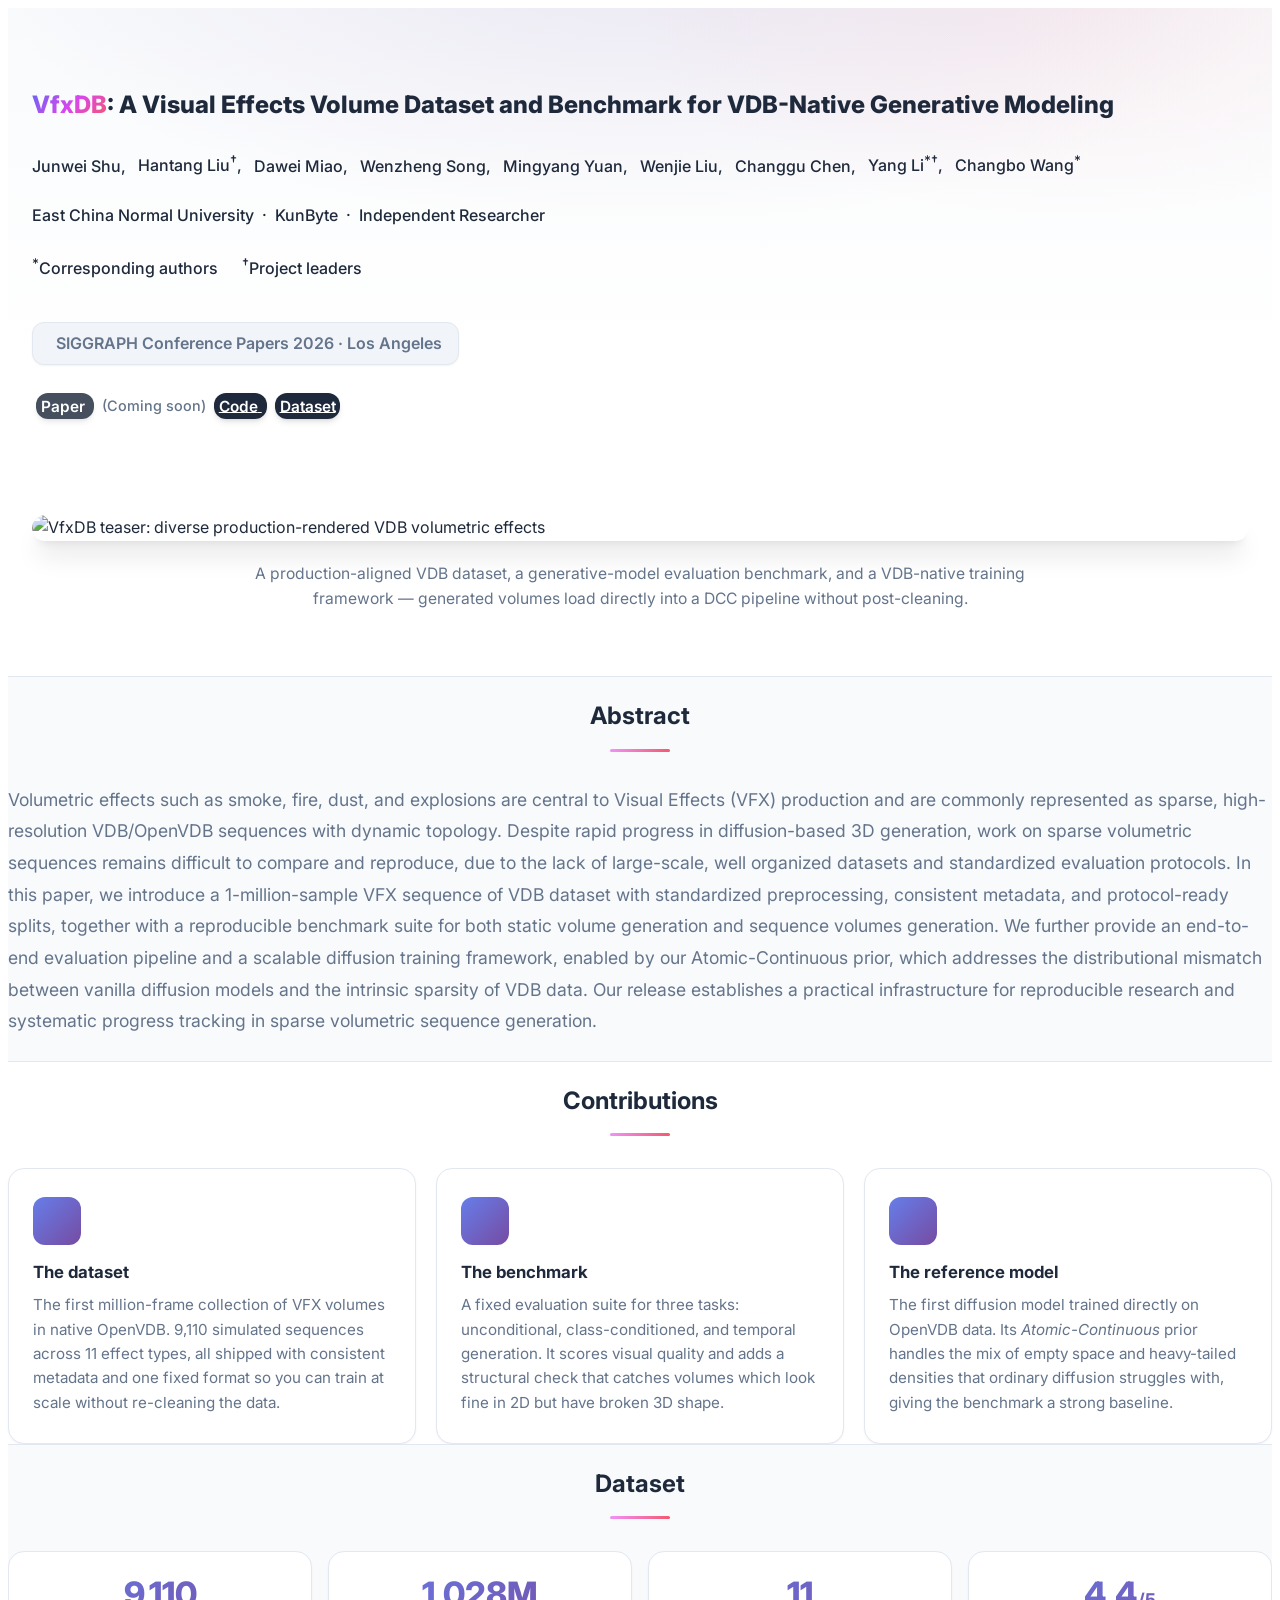
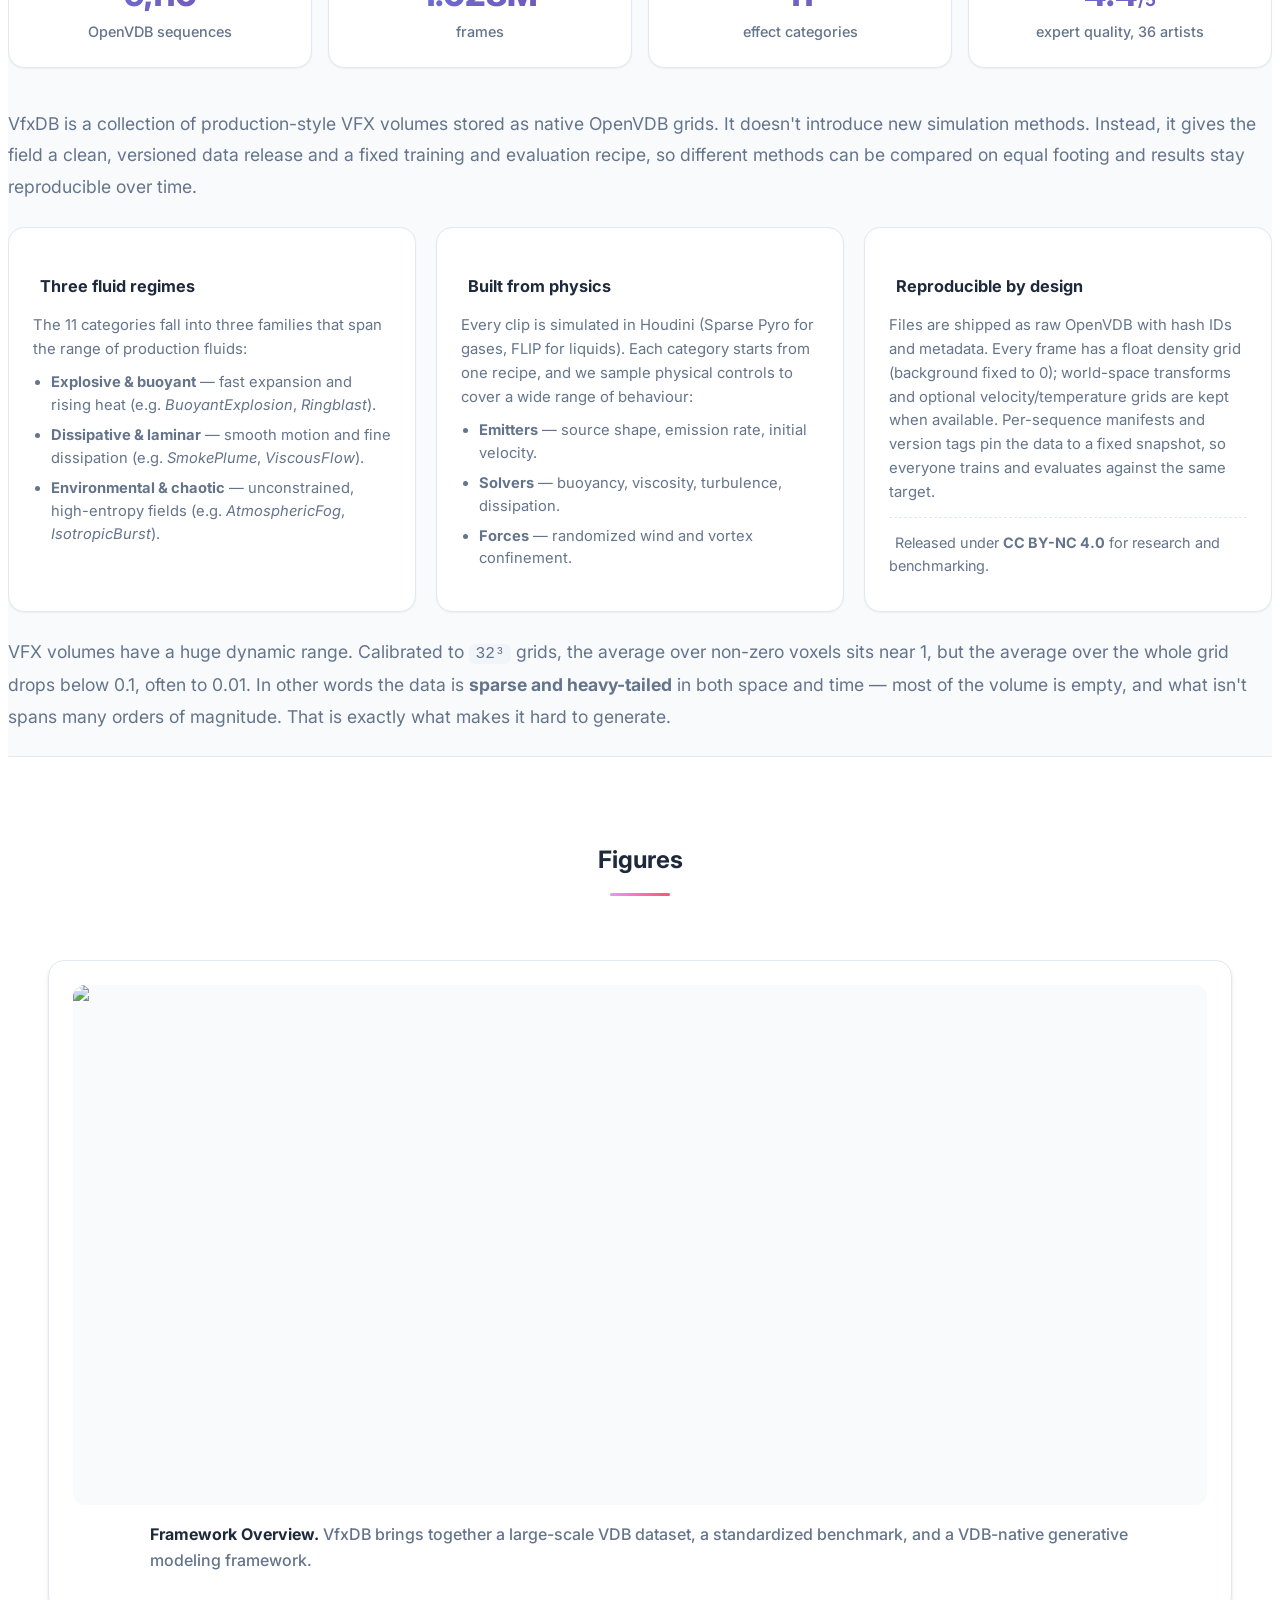
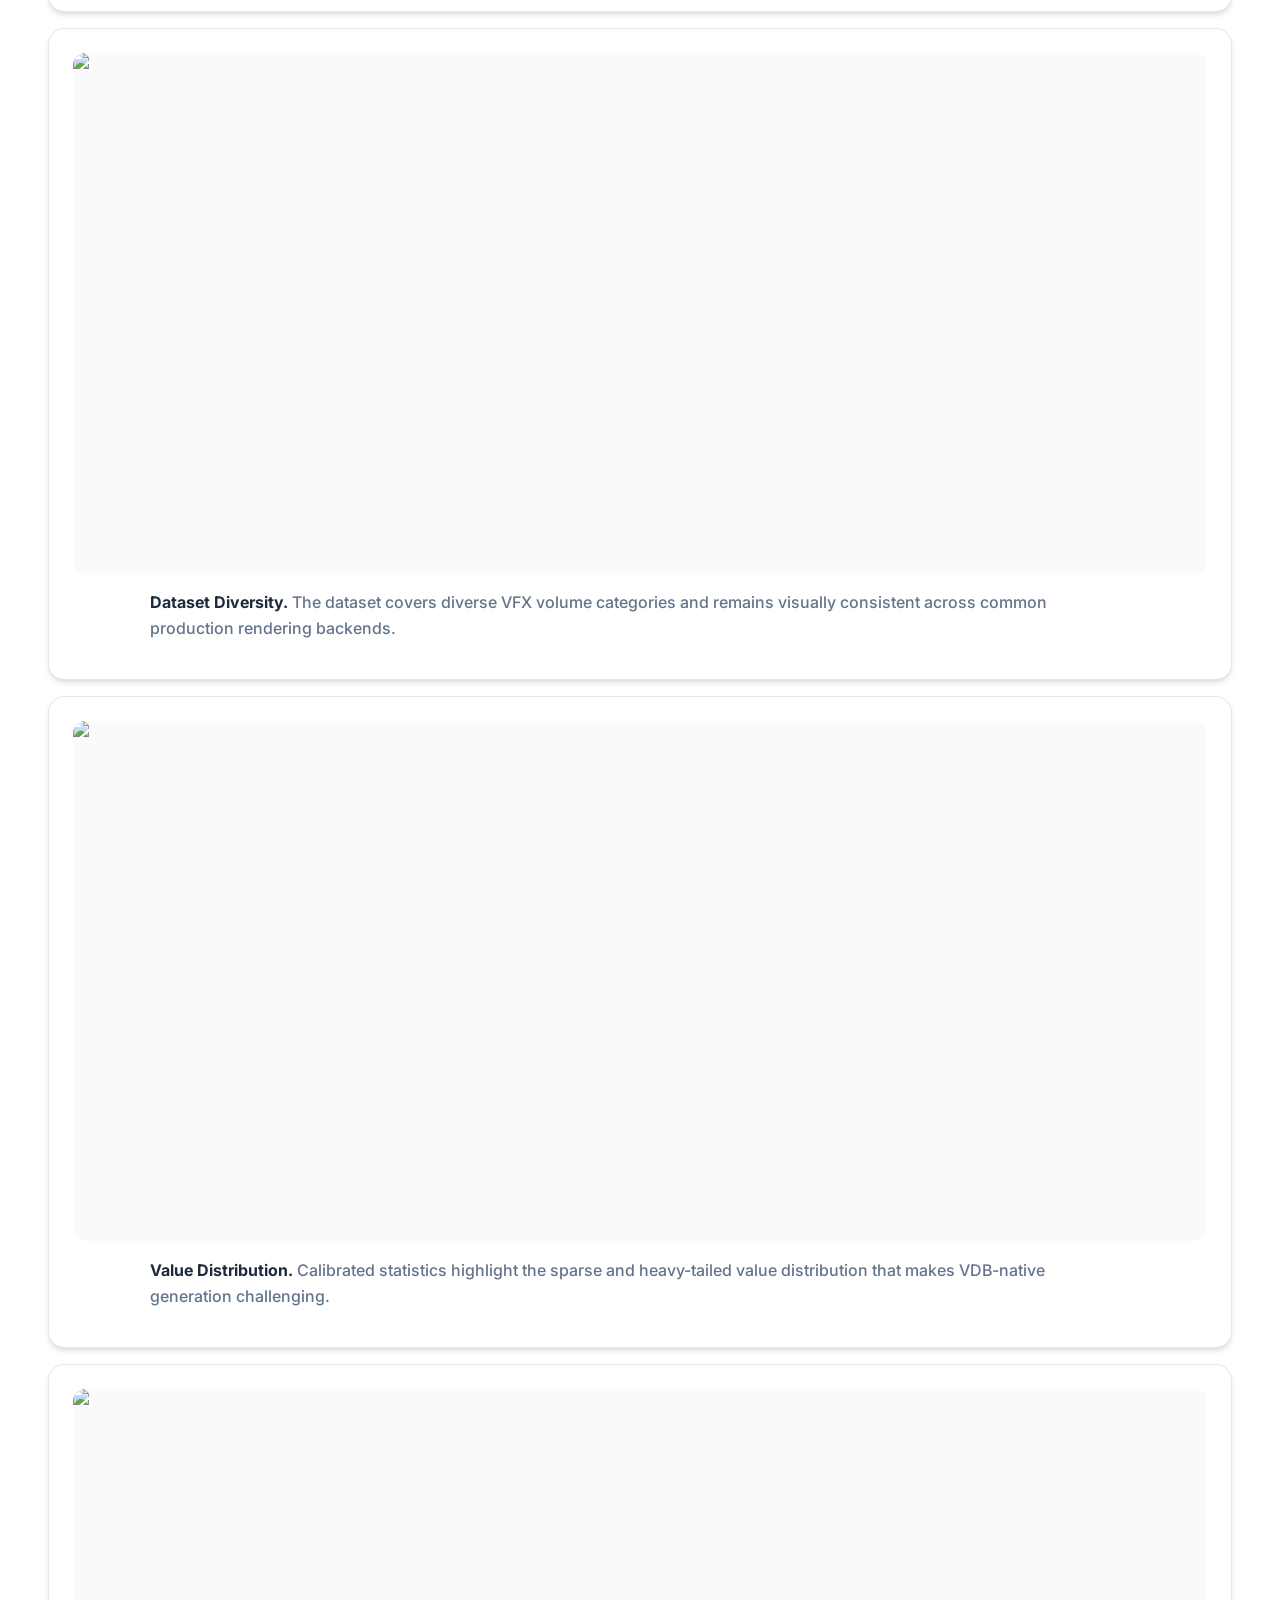
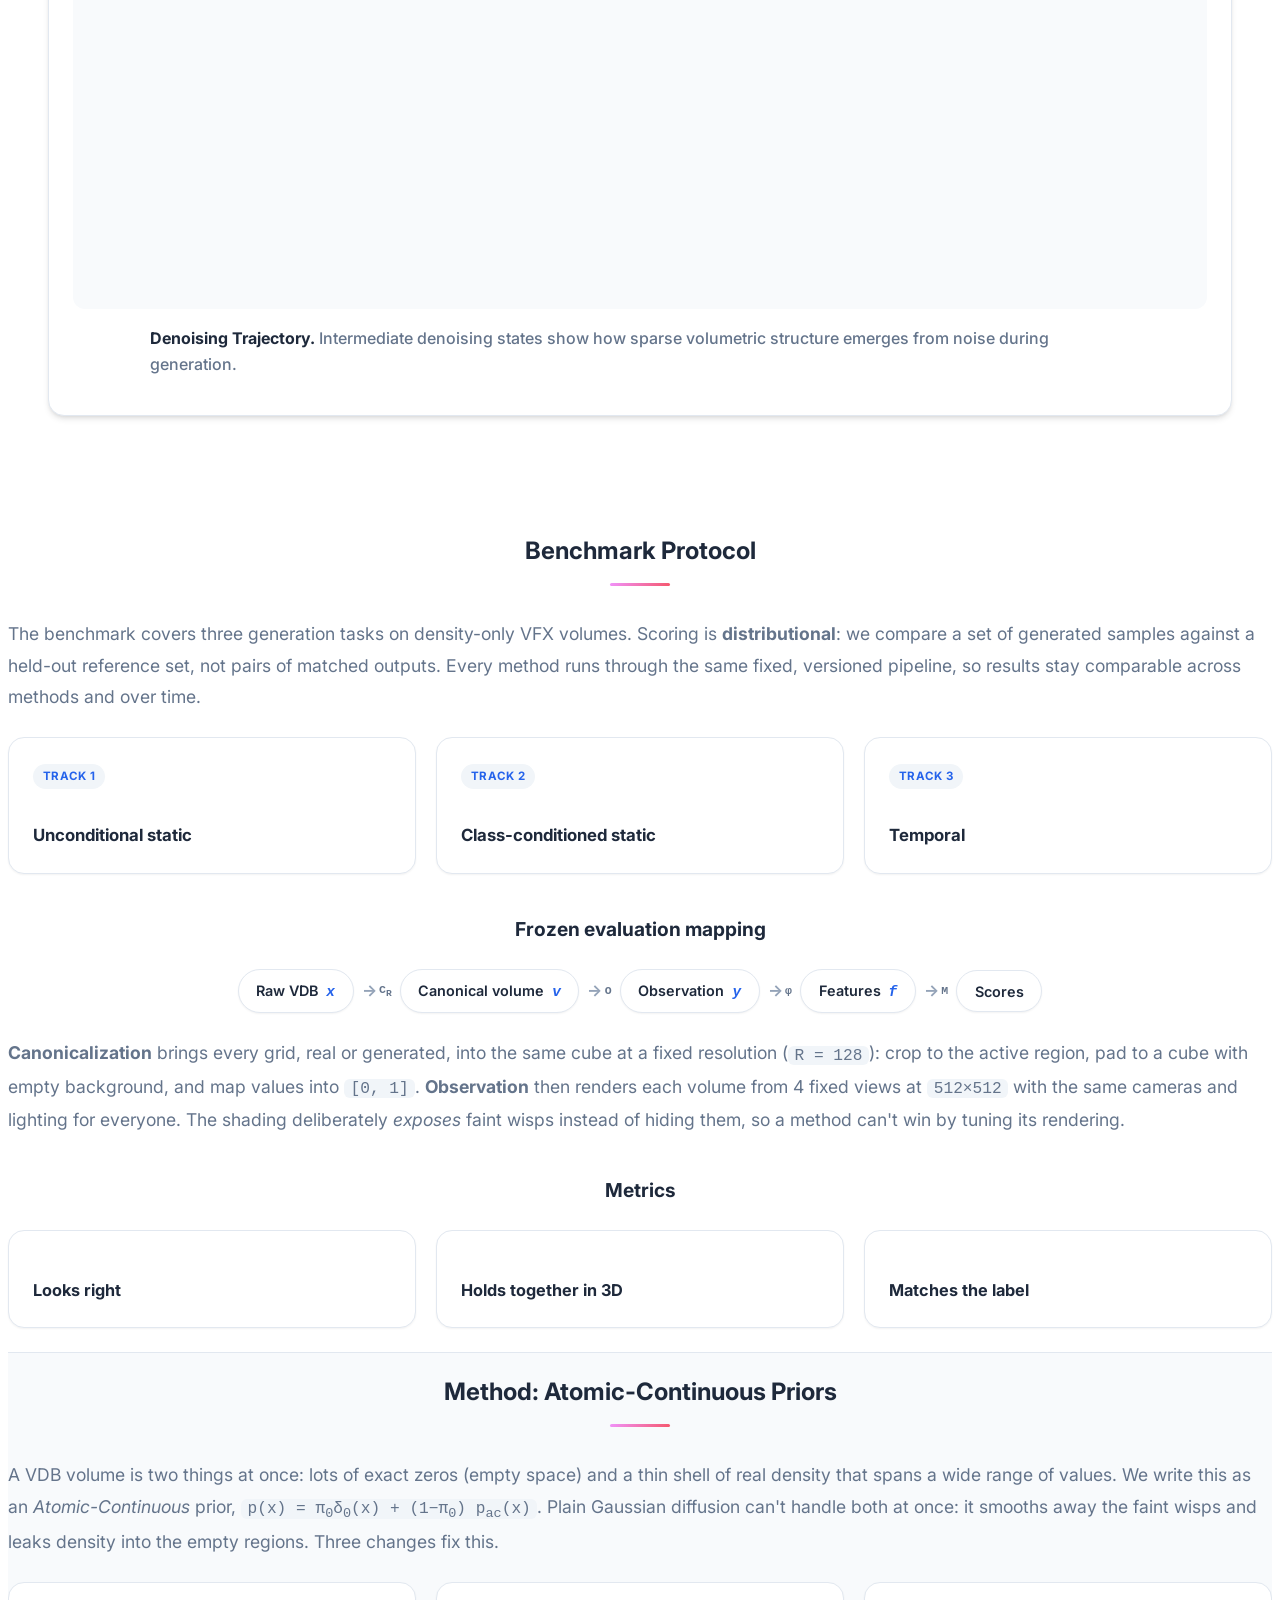
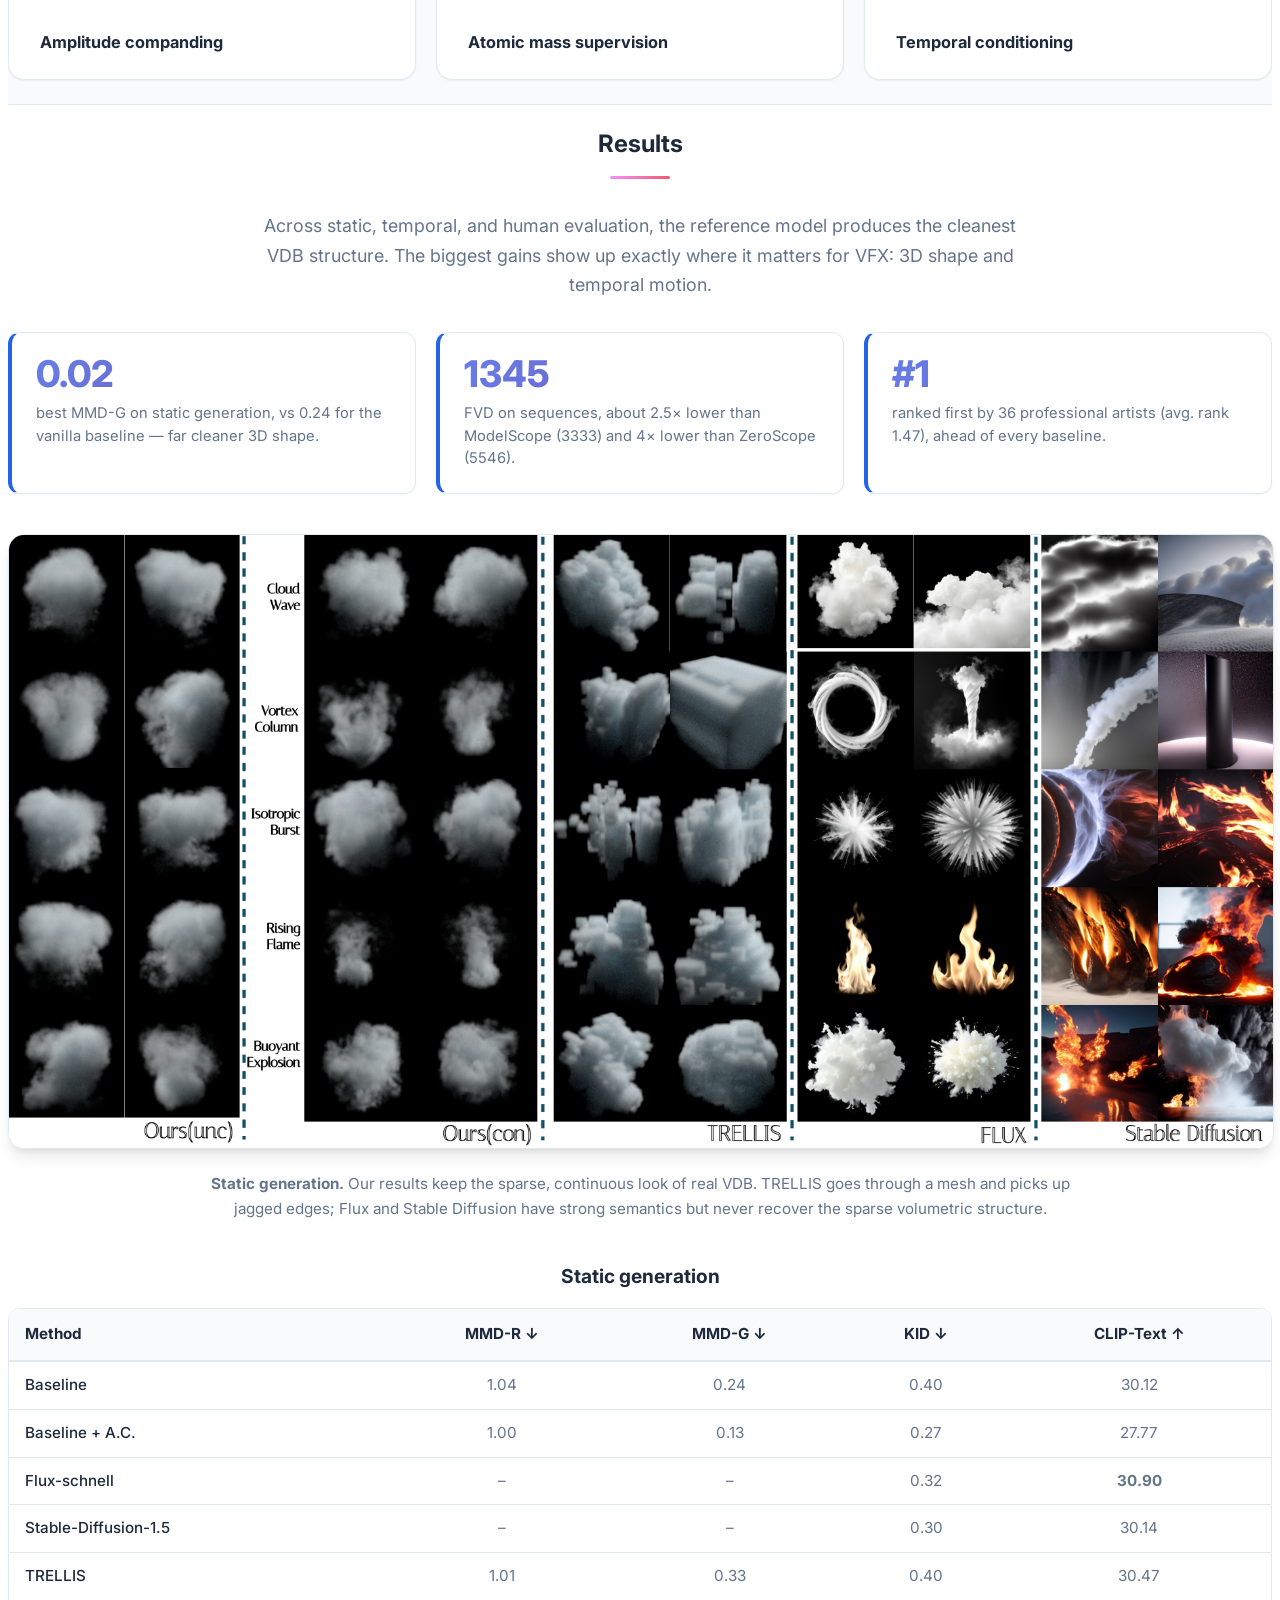
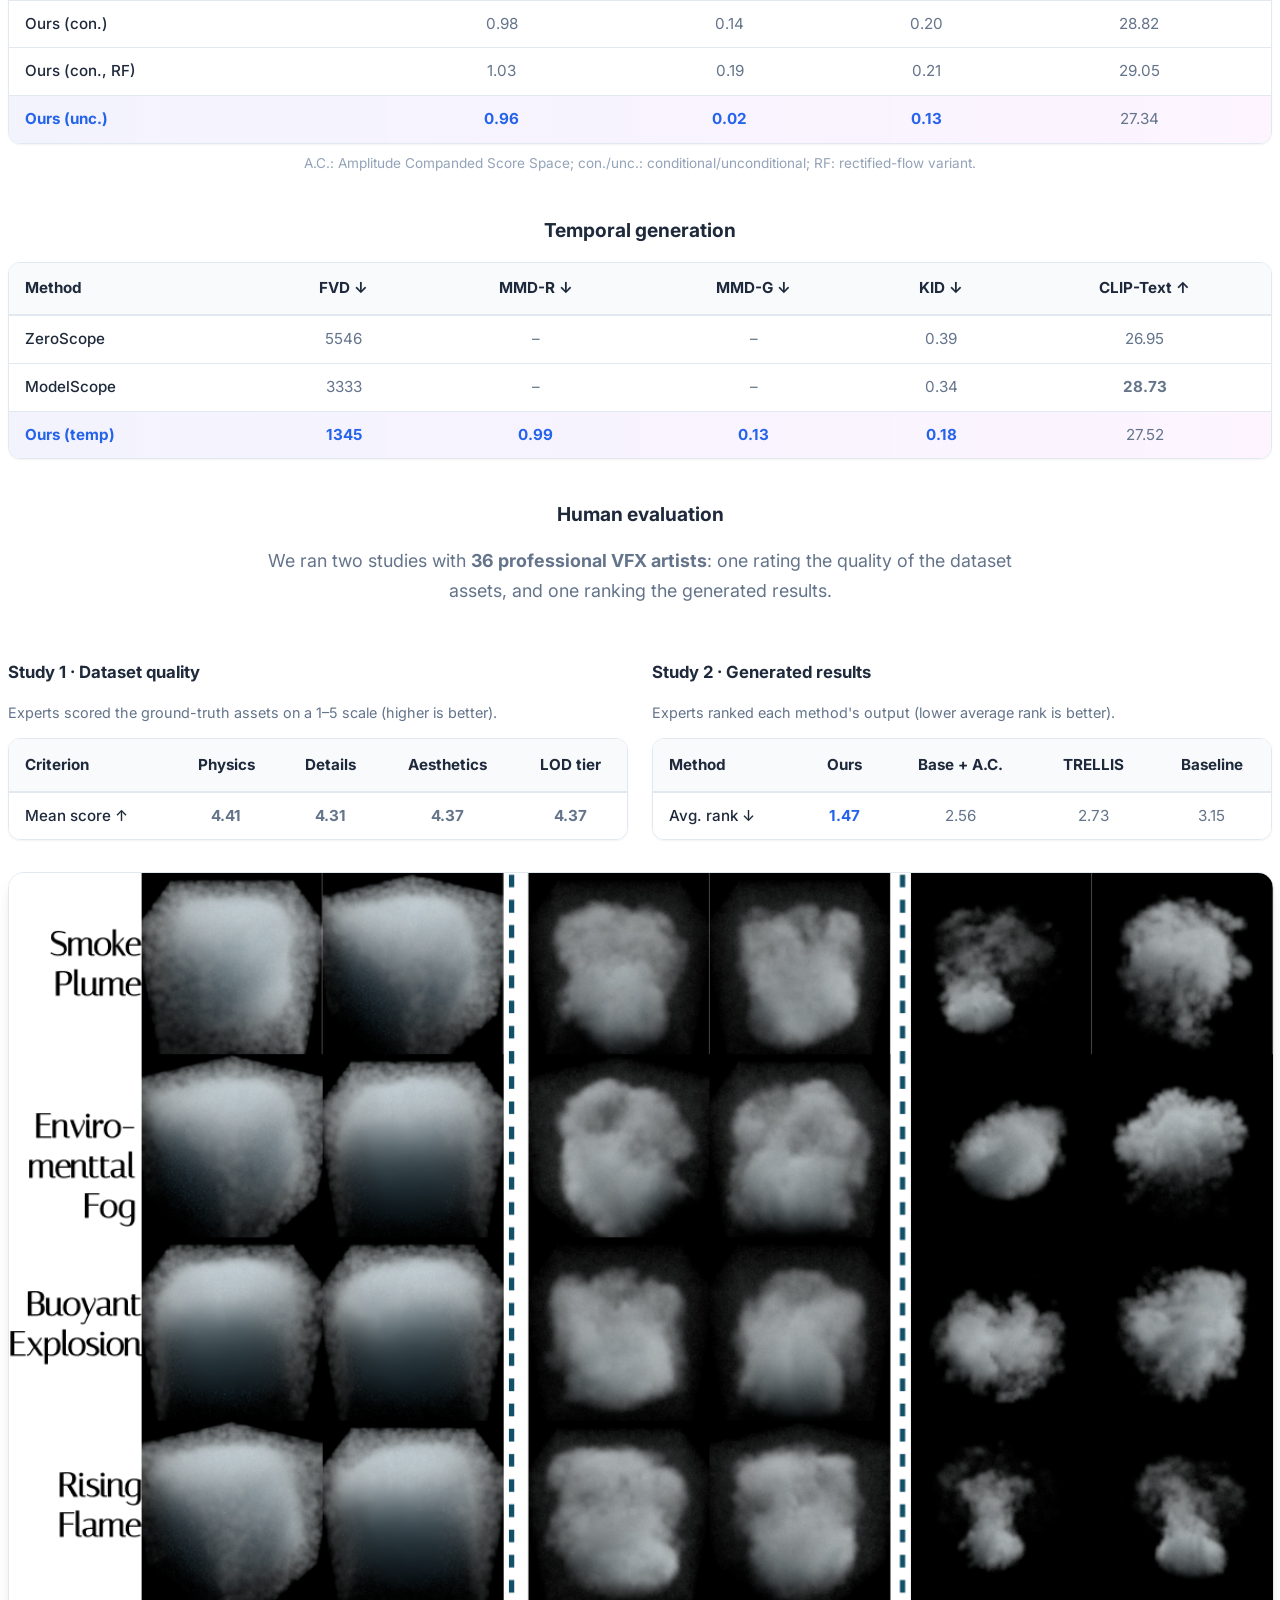
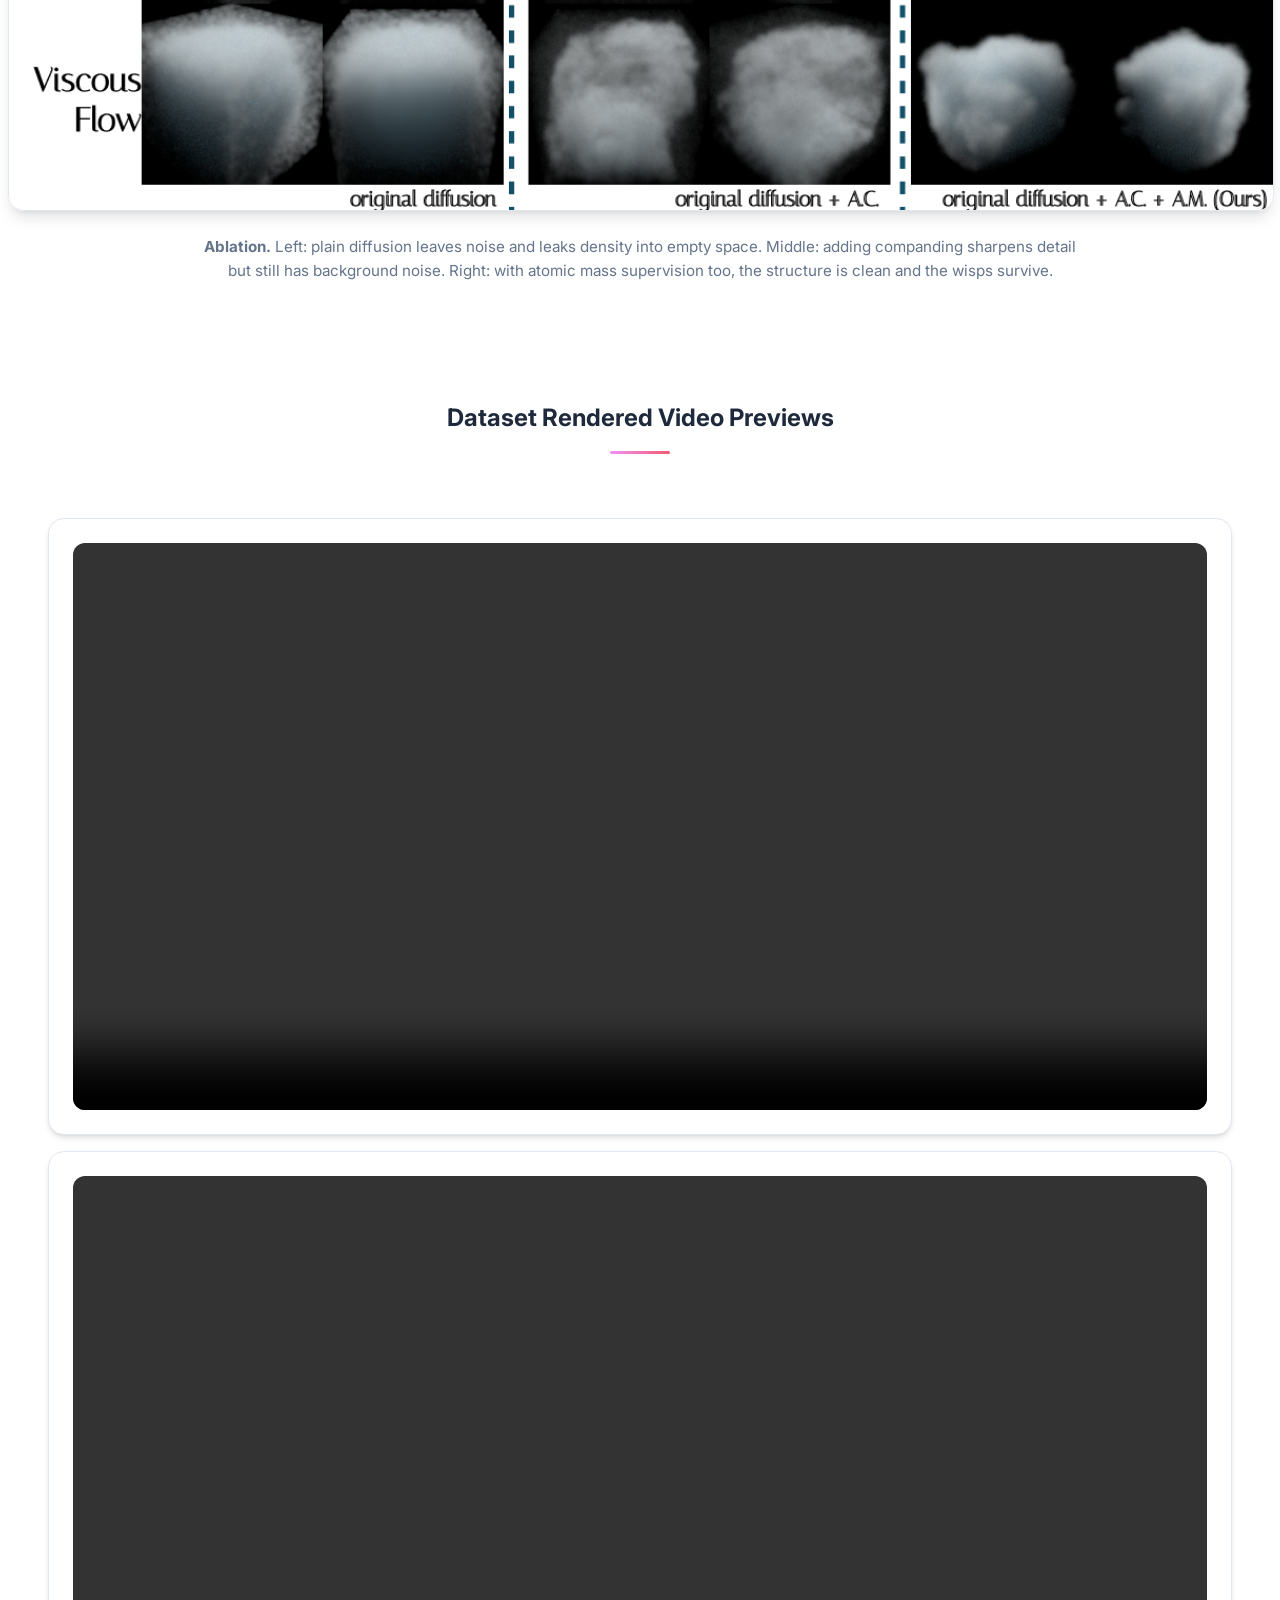
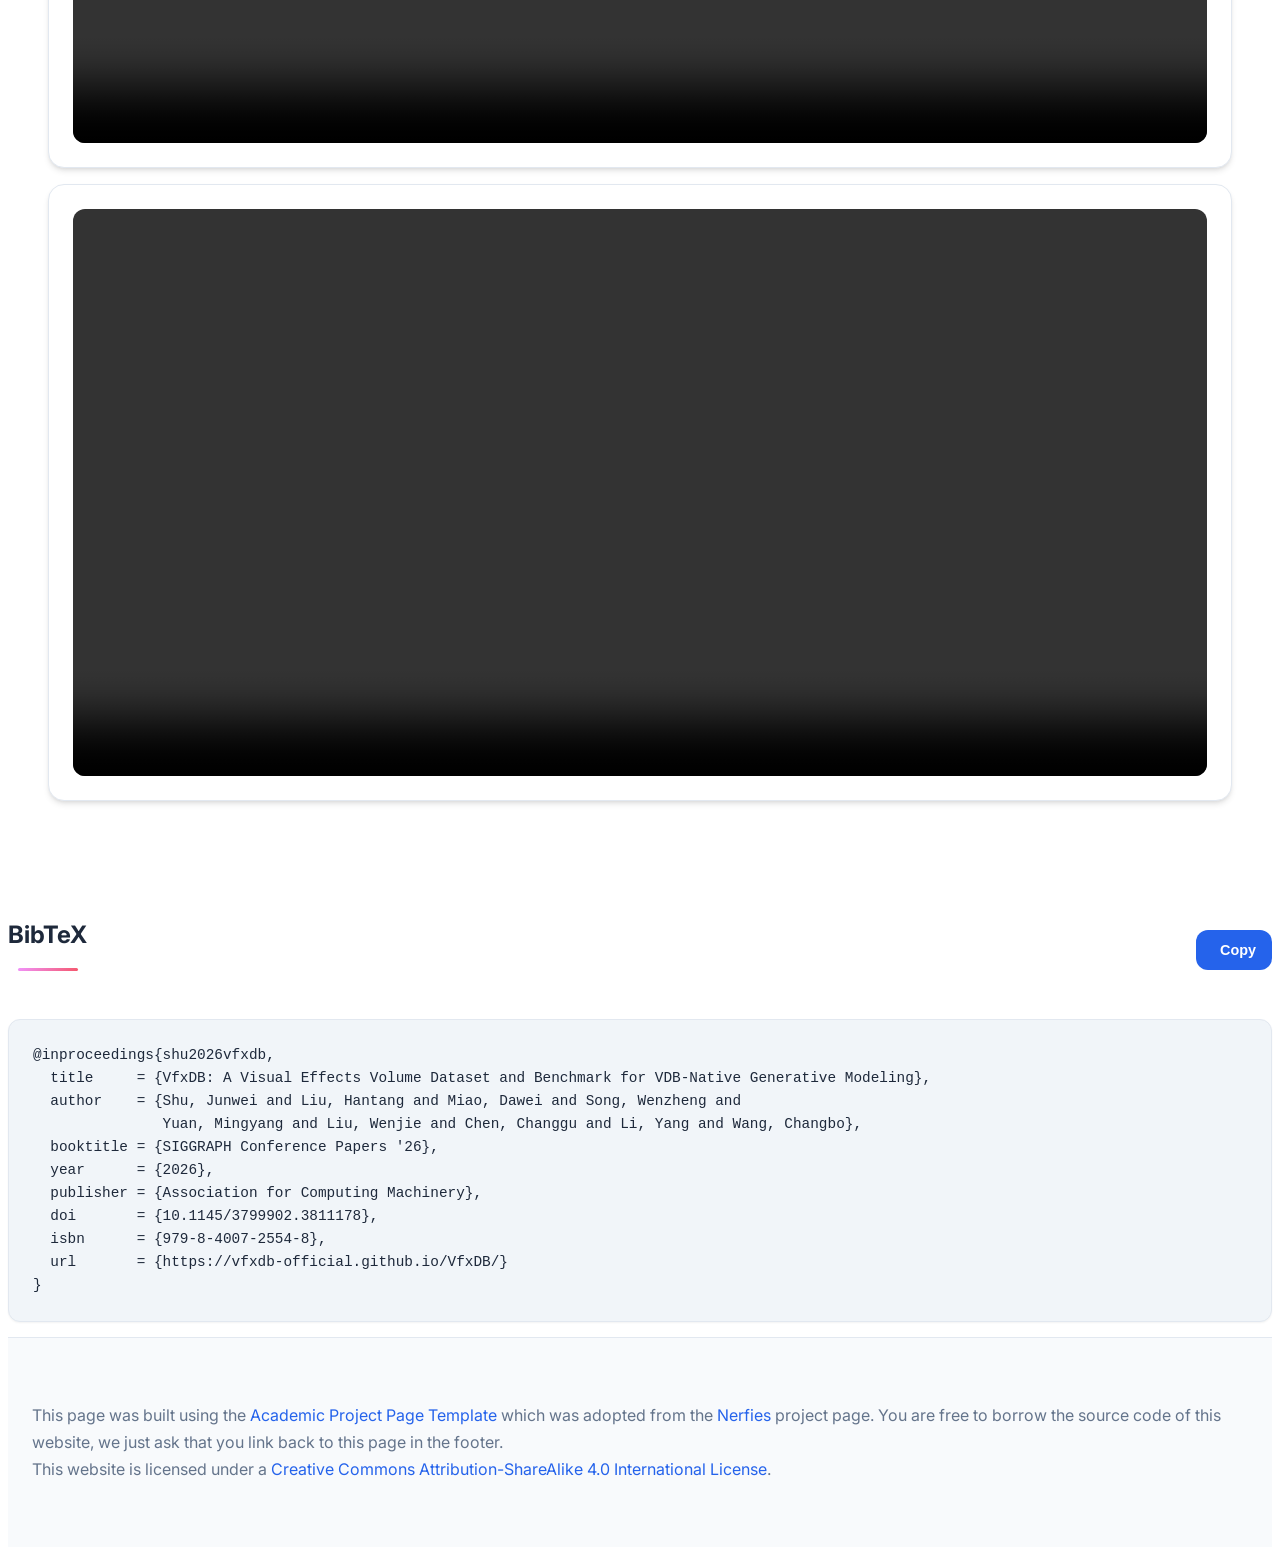
==== commit dda9c3d2: "Collapse Track / Method / Metric cards to terms with hover reveal Cards now show only the term by de" ====
--- a/index.html
+++ b/index.html
@@ -425,9 +425,18 @@
     </div>
 
     <div class="track-grid">
-      <div class="track-card"><span class="track-tag">Track 1</span><h4>Unconditional static</h4><p>Single-frame density-volume generation with no conditioning.</p></div>
-      <div class="track-card"><span class="track-tag">Track 2</span><h4>Class-conditioned static</h4><p>Generate a volume that matches a discrete phenomenon label.</p></div>
-      <div class="track-card"><span class="track-tag">Track 3</span><h4>Temporal</h4><p>Generate temporally consistent volume sequences for a label.</p></div>
+      <div class="track-card collapsible">
+        <div class="collapsible-head"><div><span class="track-tag">Track 1</span><h4>Unconditional static</h4></div><i class="fas fa-chevron-down reveal-chevron" aria-hidden="true"></i></div>
+        <div class="card-reveal"><p>Single-frame density-volume generation with no conditioning.</p></div>
+      </div>
+      <div class="track-card collapsible">
+        <div class="collapsible-head"><div><span class="track-tag">Track 2</span><h4>Class-conditioned static</h4></div><i class="fas fa-chevron-down reveal-chevron" aria-hidden="true"></i></div>
+        <div class="card-reveal"><p>Generate a volume that matches a discrete phenomenon label.</p></div>
+      </div>
+      <div class="track-card collapsible">
+        <div class="collapsible-head"><div><span class="track-tag">Track 3</span><h4>Temporal</h4></div><i class="fas fa-chevron-down reveal-chevron" aria-hidden="true"></i></div>
+        <div class="card-reveal"><p>Generate temporally consistent volume sequences for a label.</p></div>
+      </div>
     </div>
 
     <h3 class="subhead">Frozen evaluation mapping</h3>
@@ -454,9 +463,18 @@
 
     <h3 class="subhead">Metrics</h3>
     <div class="metric-grid">
-      <div class="metric-card"><h4>Looks right</h4><p><strong>KID</strong> on rendered views (an unbiased score that works on small VFX sets) and <strong>FVD</strong> for motion in sequences.</p></div>
-      <div class="metric-card"><h4>Holds together in 3D</h4><p>Set-level <strong>MMD</strong> catches volumes that render fine from a few angles but have no coherent 3D shape underneath.</p></div>
-      <div class="metric-card"><h4>Matches the label</h4><p><strong>CLIP-Text</strong> checks that the rendered result matches the requested effect.</p></div>
+      <div class="metric-card collapsible">
+        <div class="collapsible-head"><h4>Looks right</h4><i class="fas fa-chevron-down reveal-chevron" aria-hidden="true"></i></div>
+        <div class="card-reveal"><p><strong>KID</strong> on rendered views (an unbiased score that works on small VFX sets) and <strong>FVD</strong> for motion in sequences.</p></div>
+      </div>
+      <div class="metric-card collapsible">
+        <div class="collapsible-head"><h4>Holds together in 3D</h4><i class="fas fa-chevron-down reveal-chevron" aria-hidden="true"></i></div>
+        <div class="card-reveal"><p>Set-level <strong>MMD</strong> catches volumes that render fine from a few angles but have no coherent 3D shape underneath.</p></div>
+      </div>
+      <div class="metric-card collapsible">
+        <div class="collapsible-head"><h4>Matches the label</h4><i class="fas fa-chevron-down reveal-chevron" aria-hidden="true"></i></div>
+        <div class="card-reveal"><p><strong>CLIP-Text</strong> checks that the rendered result matches the requested effect.</p></div>
+      </div>
     </div>
   </div>
 </section>
@@ -478,21 +496,21 @@
     </div>
 
     <div class="method-grid">
-      <div class="method-card">
-        <h4><i class="fas fa-wave-square"></i> Amplitude companding</h4>
-        <p>A reversible log mapping rebalances the training signal so dense cores stop dominating. It boosts the gradient on
+      <div class="method-card collapsible">
+        <div class="collapsible-head"><h4><i class="fas fa-wave-square"></i> Amplitude companding</h4><i class="fas fa-chevron-down reveal-chevron" aria-hidden="true"></i></div>
+        <div class="card-reveal"><p>A reversible log mapping rebalances the training signal so dense cores stop dominating. It boosts the gradient on
         faint, low-density structures by <span class="mono">(1 + &lambda;x&#771;)<sup>&minus;1</sup></span>, which is what keeps
-        thin wisps from being smoothed away.</p>
-      </div>
-      <div class="method-card">
-        <h4><i class="fas fa-bullseye"></i> Atomic mass supervision</h4>
-        <p>Keeps empty space empty. A soft occupancy target recovers the coarse shape, and a leakage penalty pushes density to
-        exactly zero outside the boundary, so the result stays as sparse as real VDB data.</p>
-      </div>
-      <div class="method-card">
-        <h4><i class="fas fa-stream"></i> Temporal conditioning</h4>
-        <p>For sequences, the previous frame is simply stacked onto the input as an extra channel. The network learns motion
-        from it without any heavy 4D attention, so generating a sequence costs about the same as a single frame.</p>
+        thin wisps from being smoothed away.</p></div>
+      </div>
+      <div class="method-card collapsible">
+        <div class="collapsible-head"><h4><i class="fas fa-bullseye"></i> Atomic mass supervision</h4><i class="fas fa-chevron-down reveal-chevron" aria-hidden="true"></i></div>
+        <div class="card-reveal"><p>Keeps empty space empty. A soft occupancy target recovers the coarse shape, and a leakage penalty pushes density to
+        exactly zero outside the boundary, so the result stays as sparse as real VDB data.</p></div>
+      </div>
+      <div class="method-card collapsible">
+        <div class="collapsible-head"><h4><i class="fas fa-stream"></i> Temporal conditioning</h4><i class="fas fa-chevron-down reveal-chevron" aria-hidden="true"></i></div>
+        <div class="card-reveal"><p>For sequences, the previous frame is simply stacked onto the input as an extra channel. The network learns motion
+        from it without any heavy 4D attention, so generating a sequence costs about the same as a single frame.</p></div>
       </div>
     </div>
   </div>
--- a/static/css/index.css
+++ b/static/css/index.css
@@ -1140,3 +1140,56 @@
 @media screen and (max-width: 900px) {
   .dual-panel { grid-template-columns: 1fr; }
 }
+
+/* ===== Collapsible cards (hover on desktop, tap on touch) ===== */
+.collapsible { cursor: pointer; }
+
+.collapsible-head {
+  display: flex;
+  align-items: flex-start;
+  justify-content: space-between;
+  gap: 0.75rem;
+}
+
+.collapsible-head h4 { margin-bottom: 0; }
+
+.reveal-chevron {
+  color: var(--text-light);
+  font-size: 0.85rem;
+  margin-top: 0.3rem;
+  flex-shrink: 0;
+  transition: transform 0.3s ease, color 0.3s ease;
+}
+
+.card-reveal {
+  max-height: 0;
+  opacity: 0;
+  margin-top: 0;
+  overflow: hidden;
+  transition: max-height 0.35s ease, opacity 0.3s ease, margin-top 0.3s ease;
+}
+
+.card-reveal p { margin: 0; }
+
+.collapsible.is-open .card-reveal {
+  max-height: 280px;
+  opacity: 1;
+  margin-top: 0.75rem;
+}
+
+.collapsible.is-open .reveal-chevron {
+  transform: rotate(180deg);
+  color: var(--primary-color);
+}
+
+@media (hover: hover) {
+  .collapsible:hover .card-reveal {
+    max-height: 280px;
+    opacity: 1;
+    margin-top: 0.75rem;
+  }
+  .collapsible:hover .reveal-chevron {
+    transform: rotate(180deg);
+    color: var(--primary-color);
+  }
+}
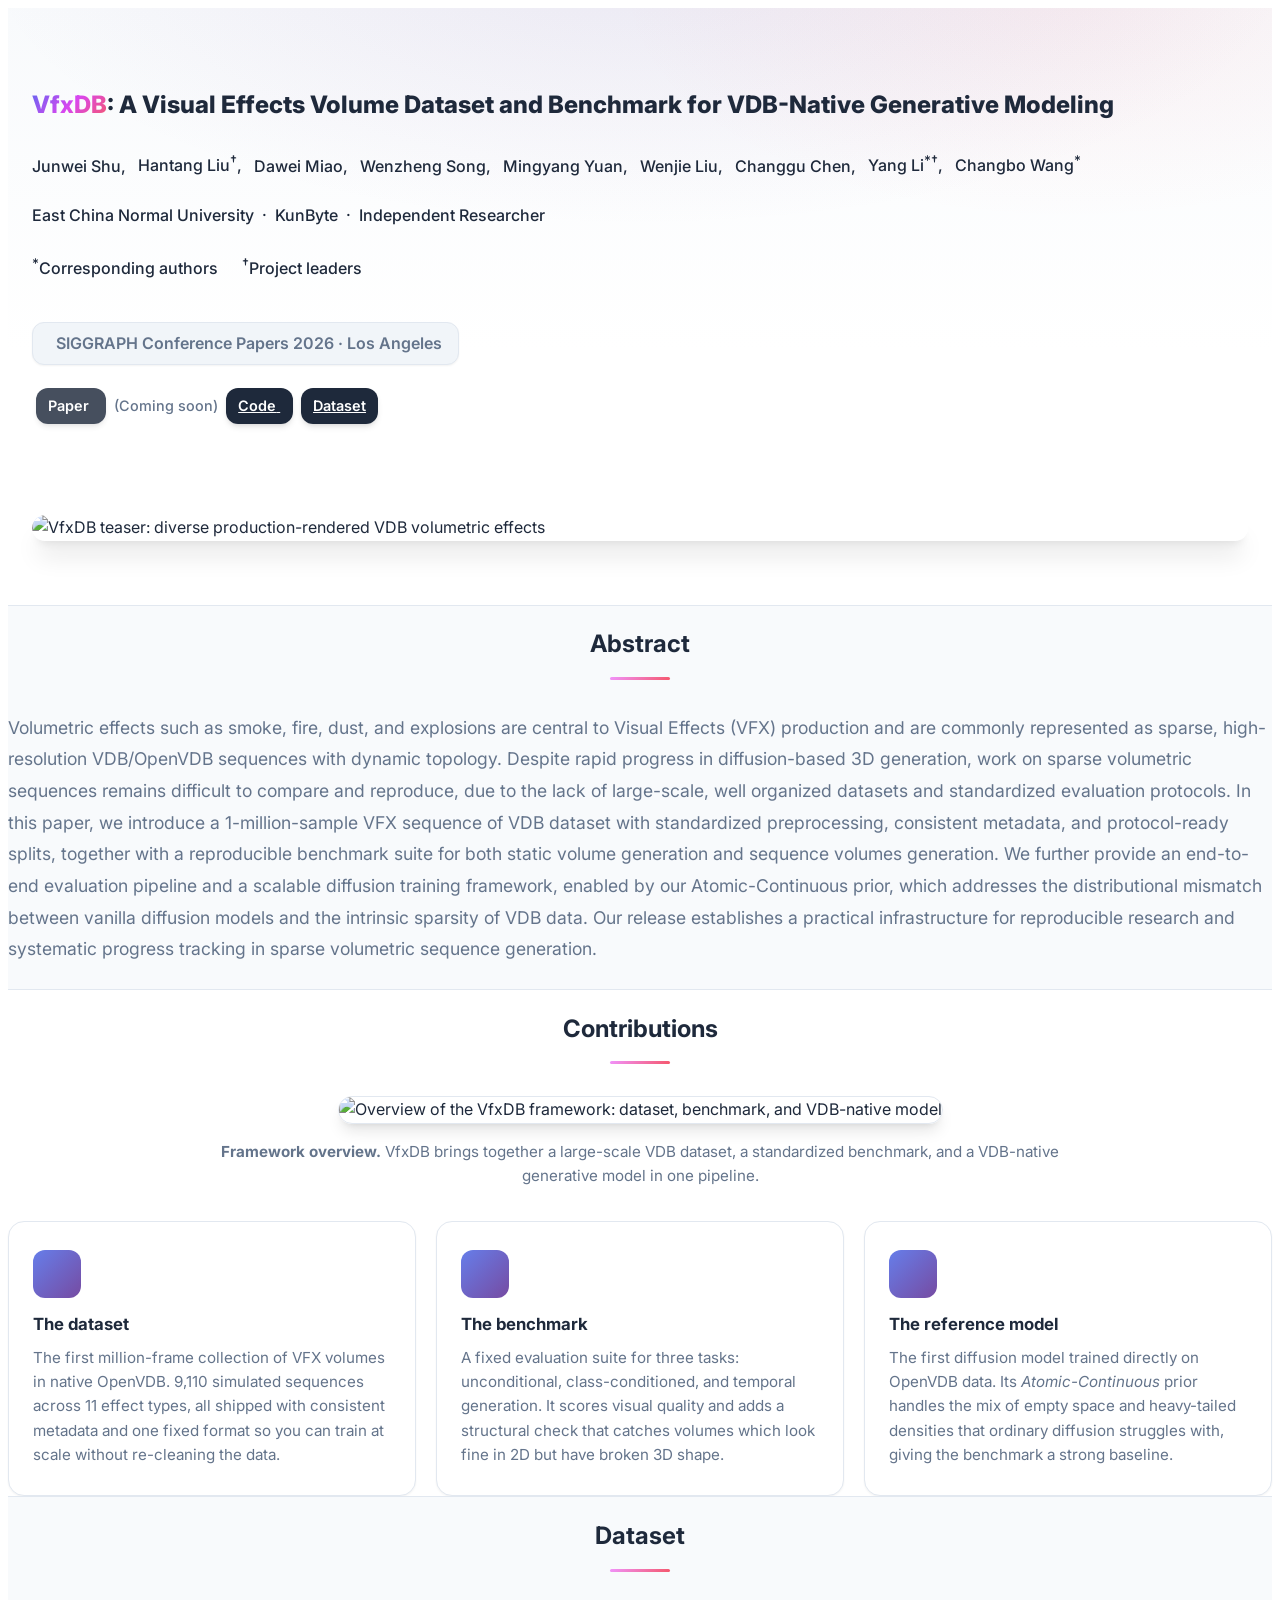
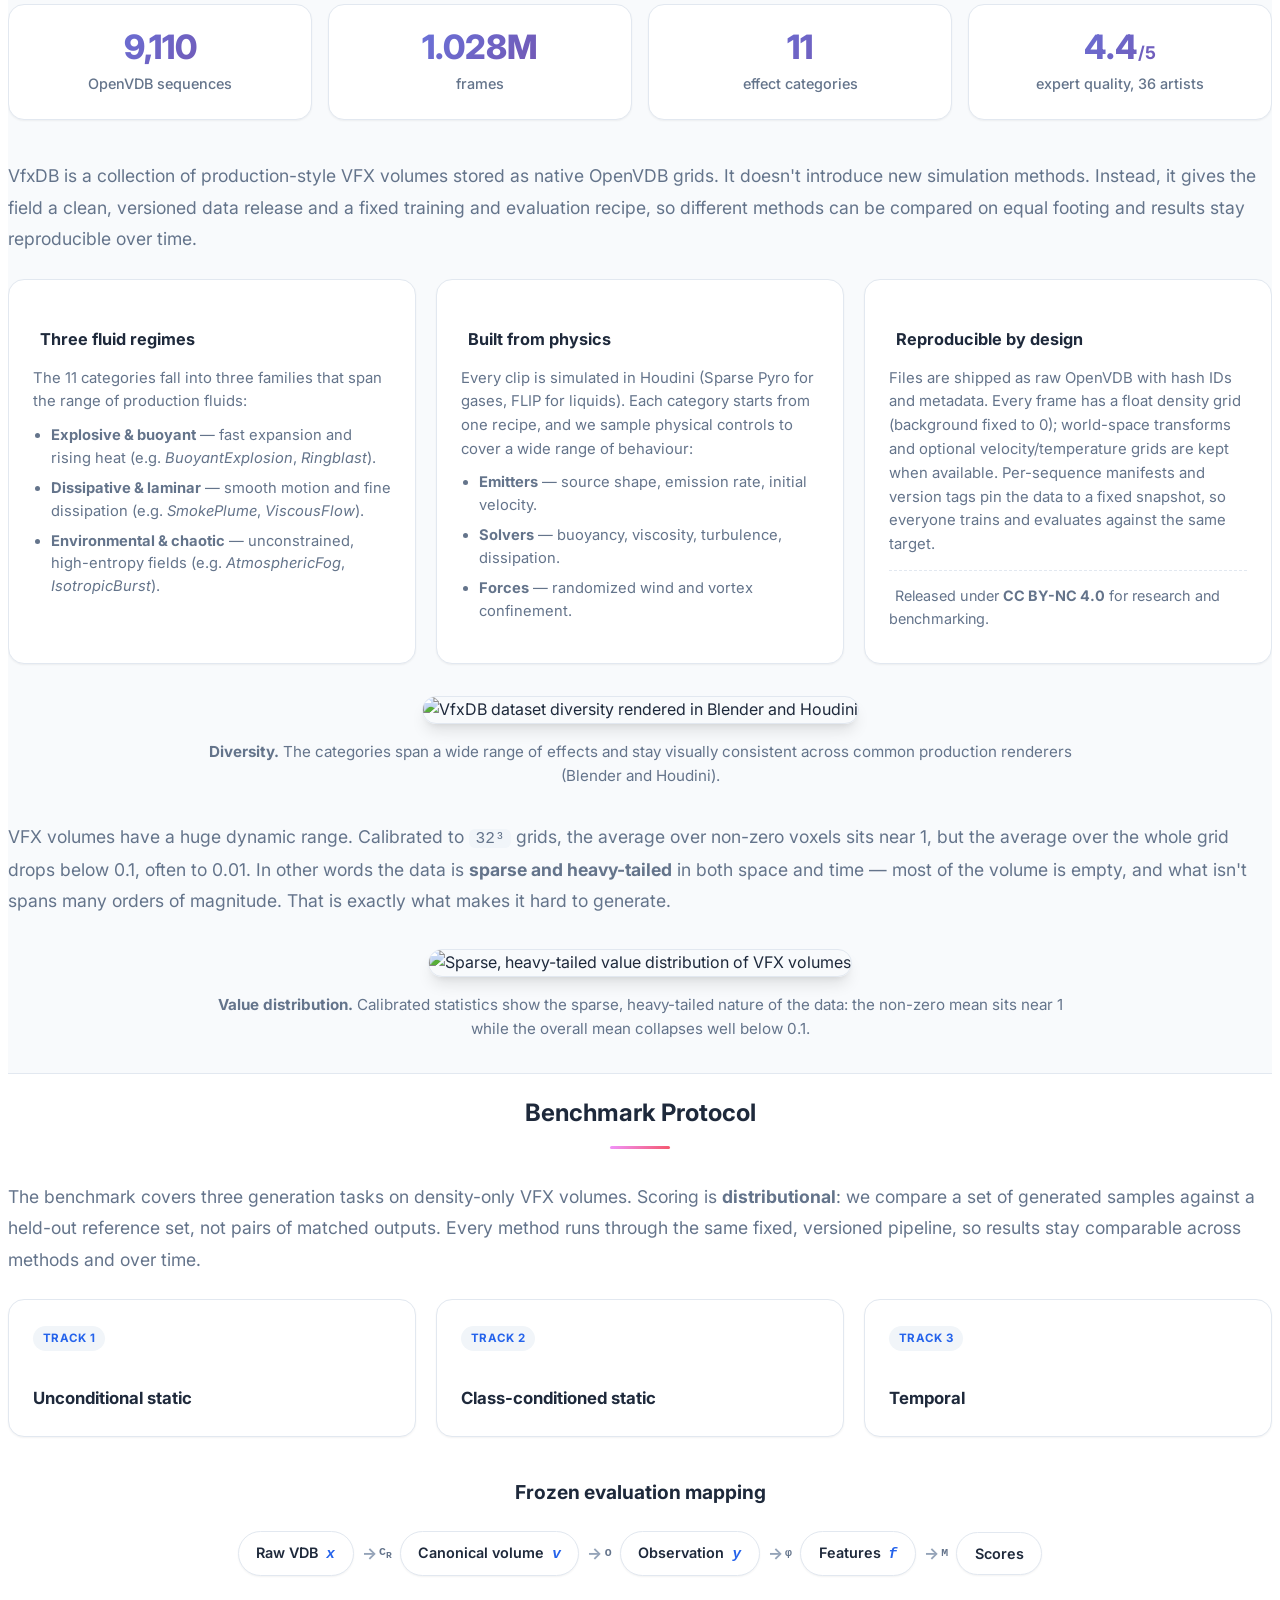
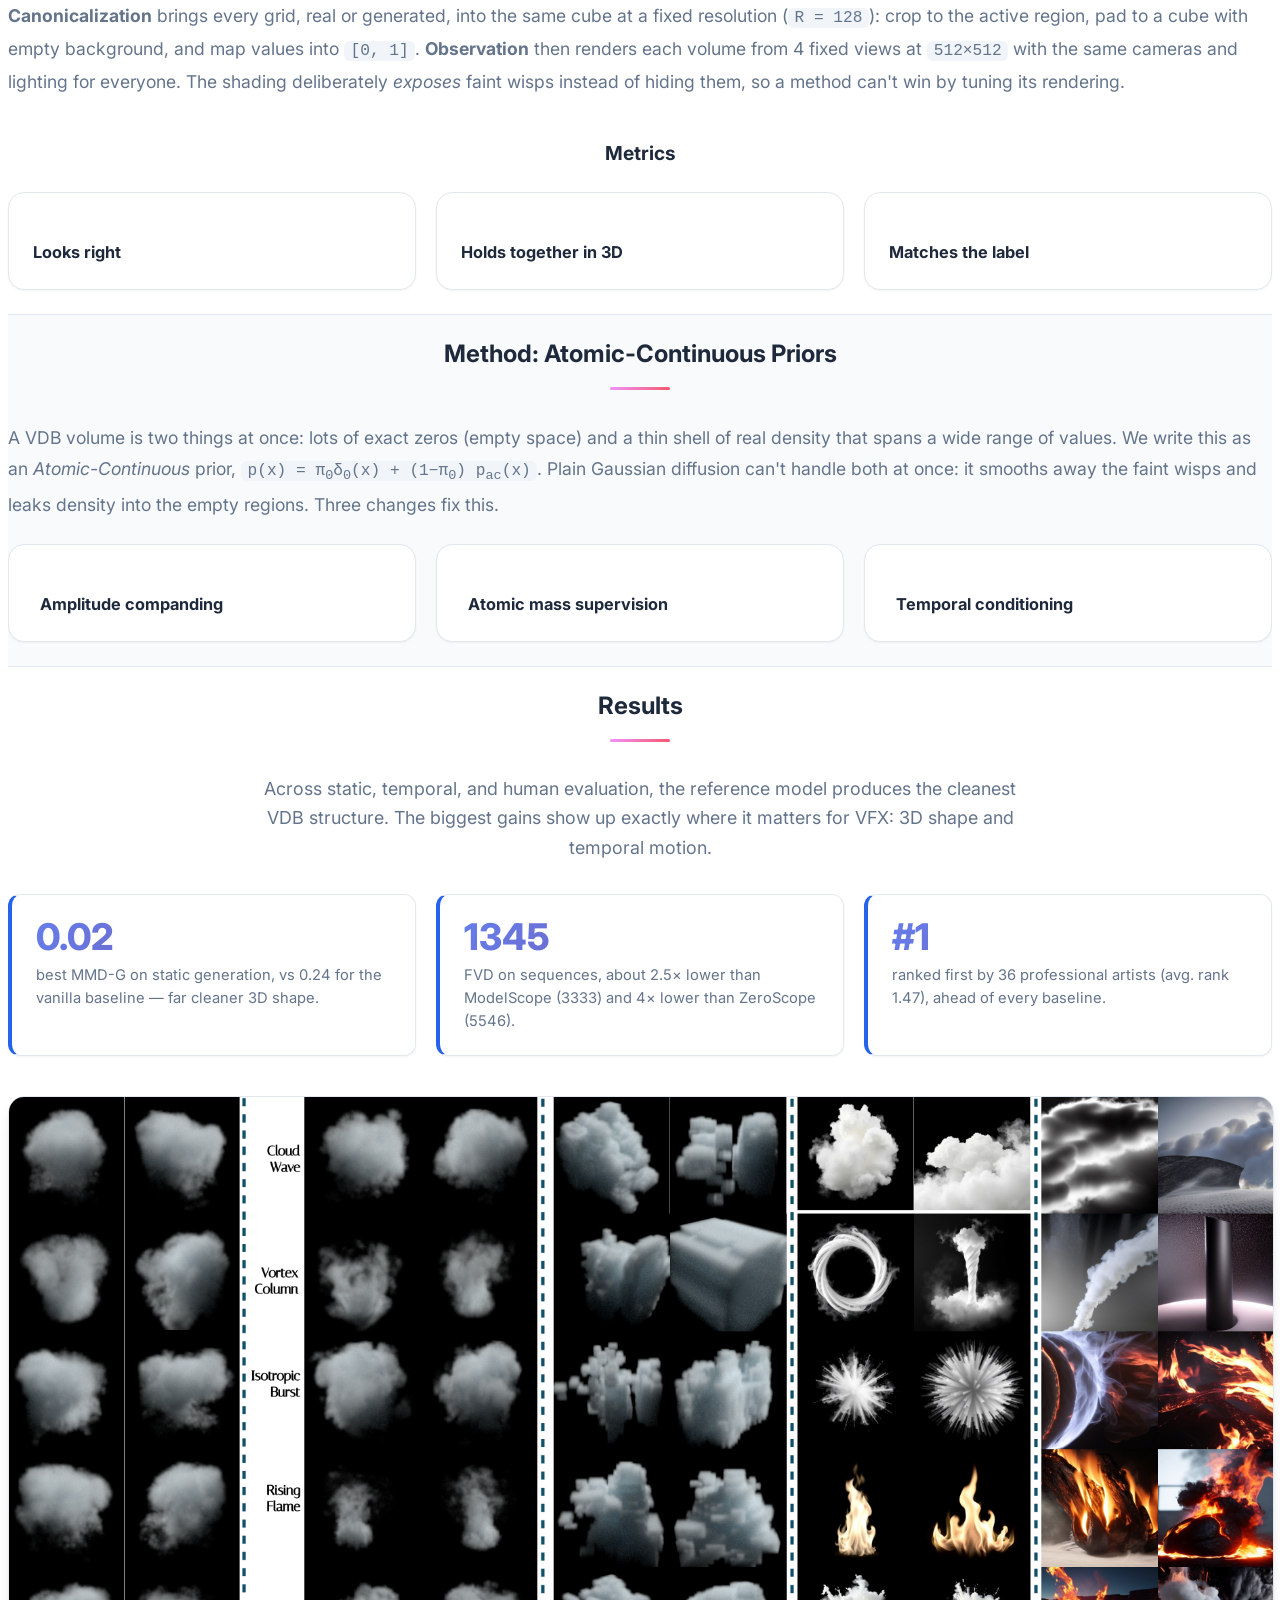
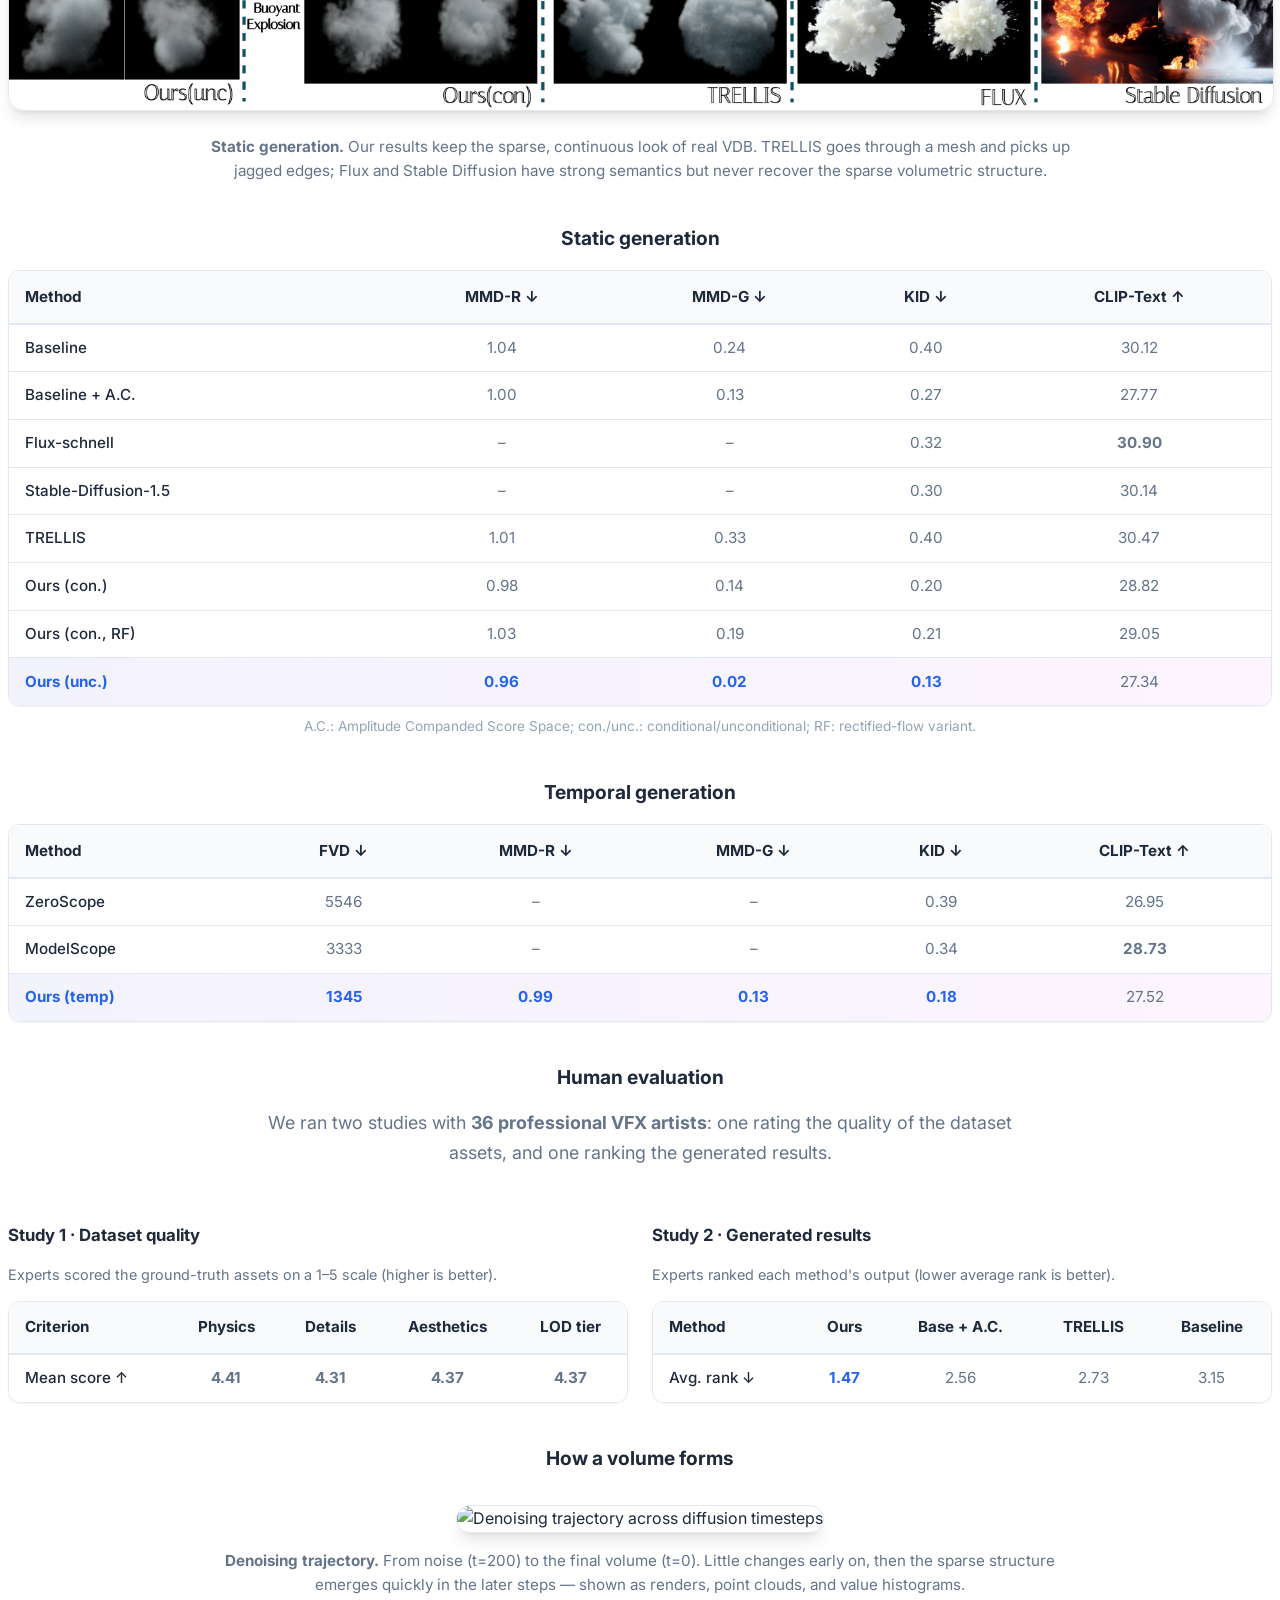
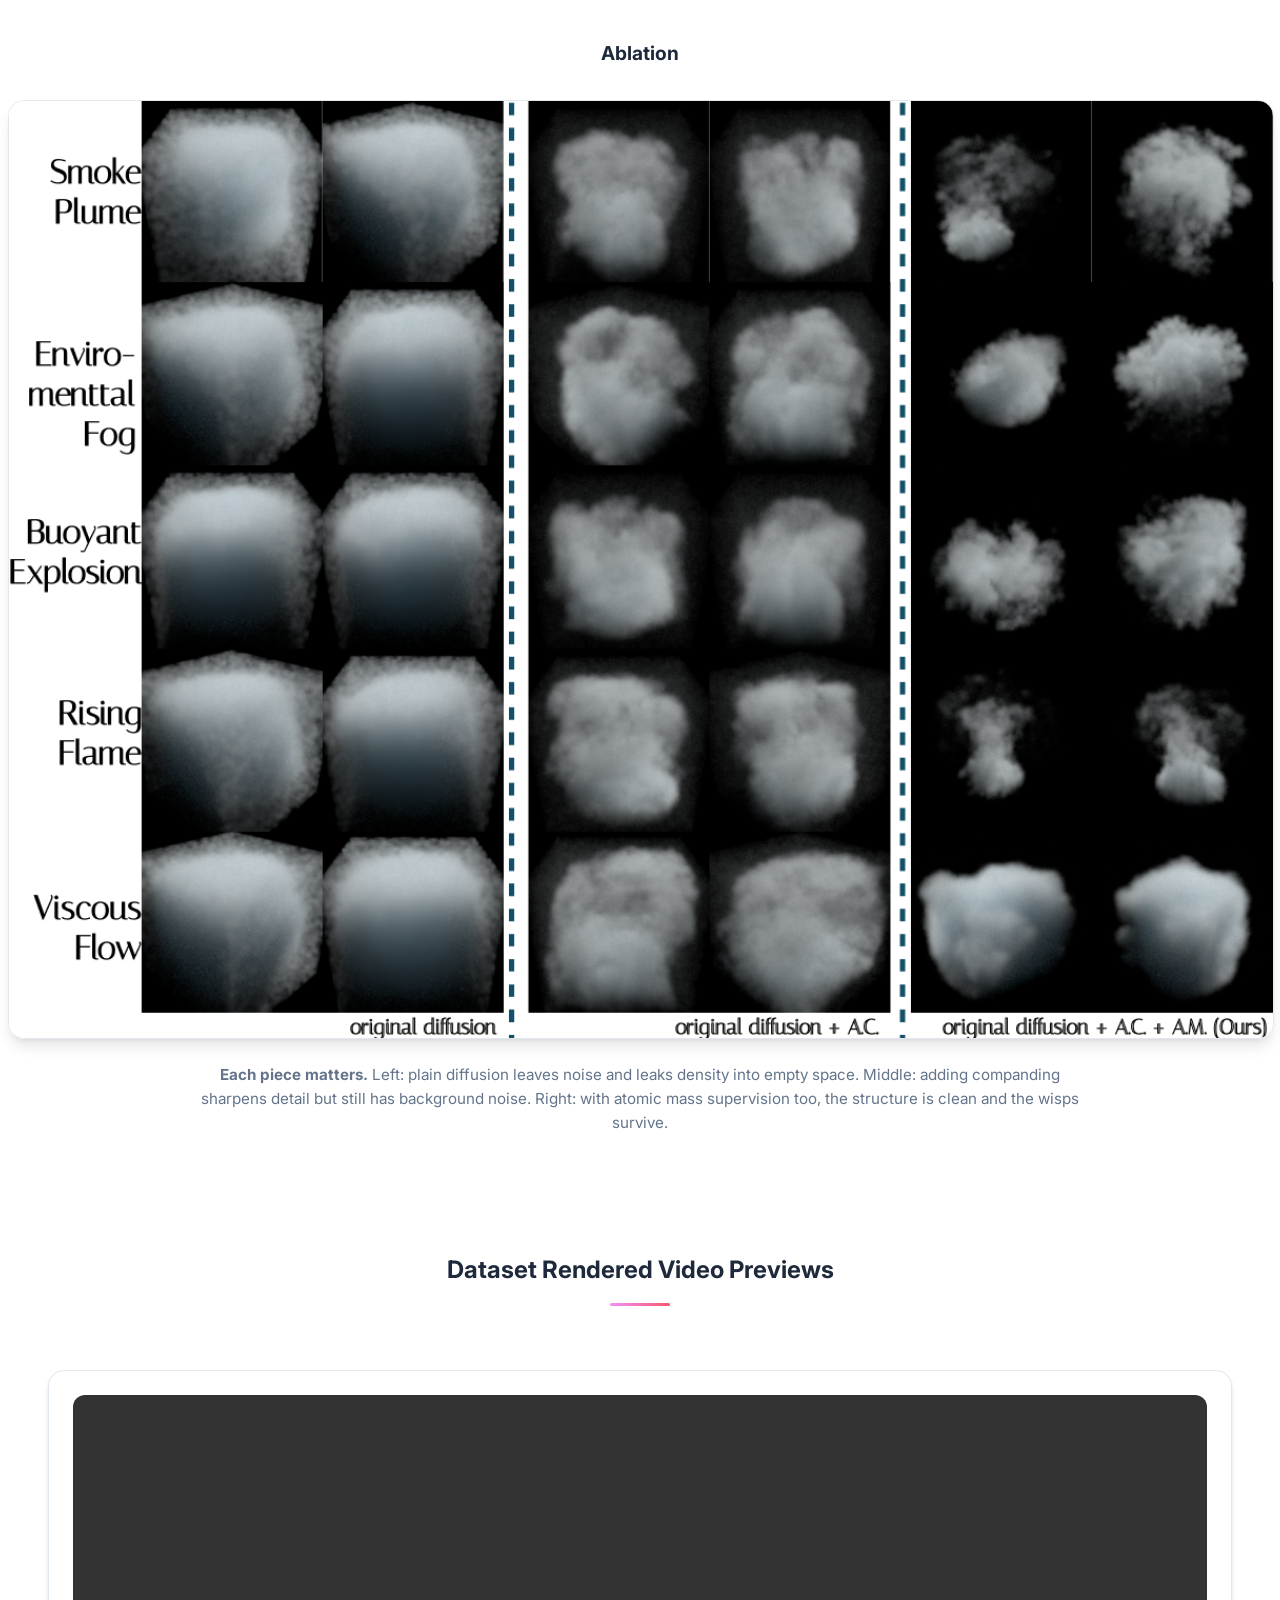
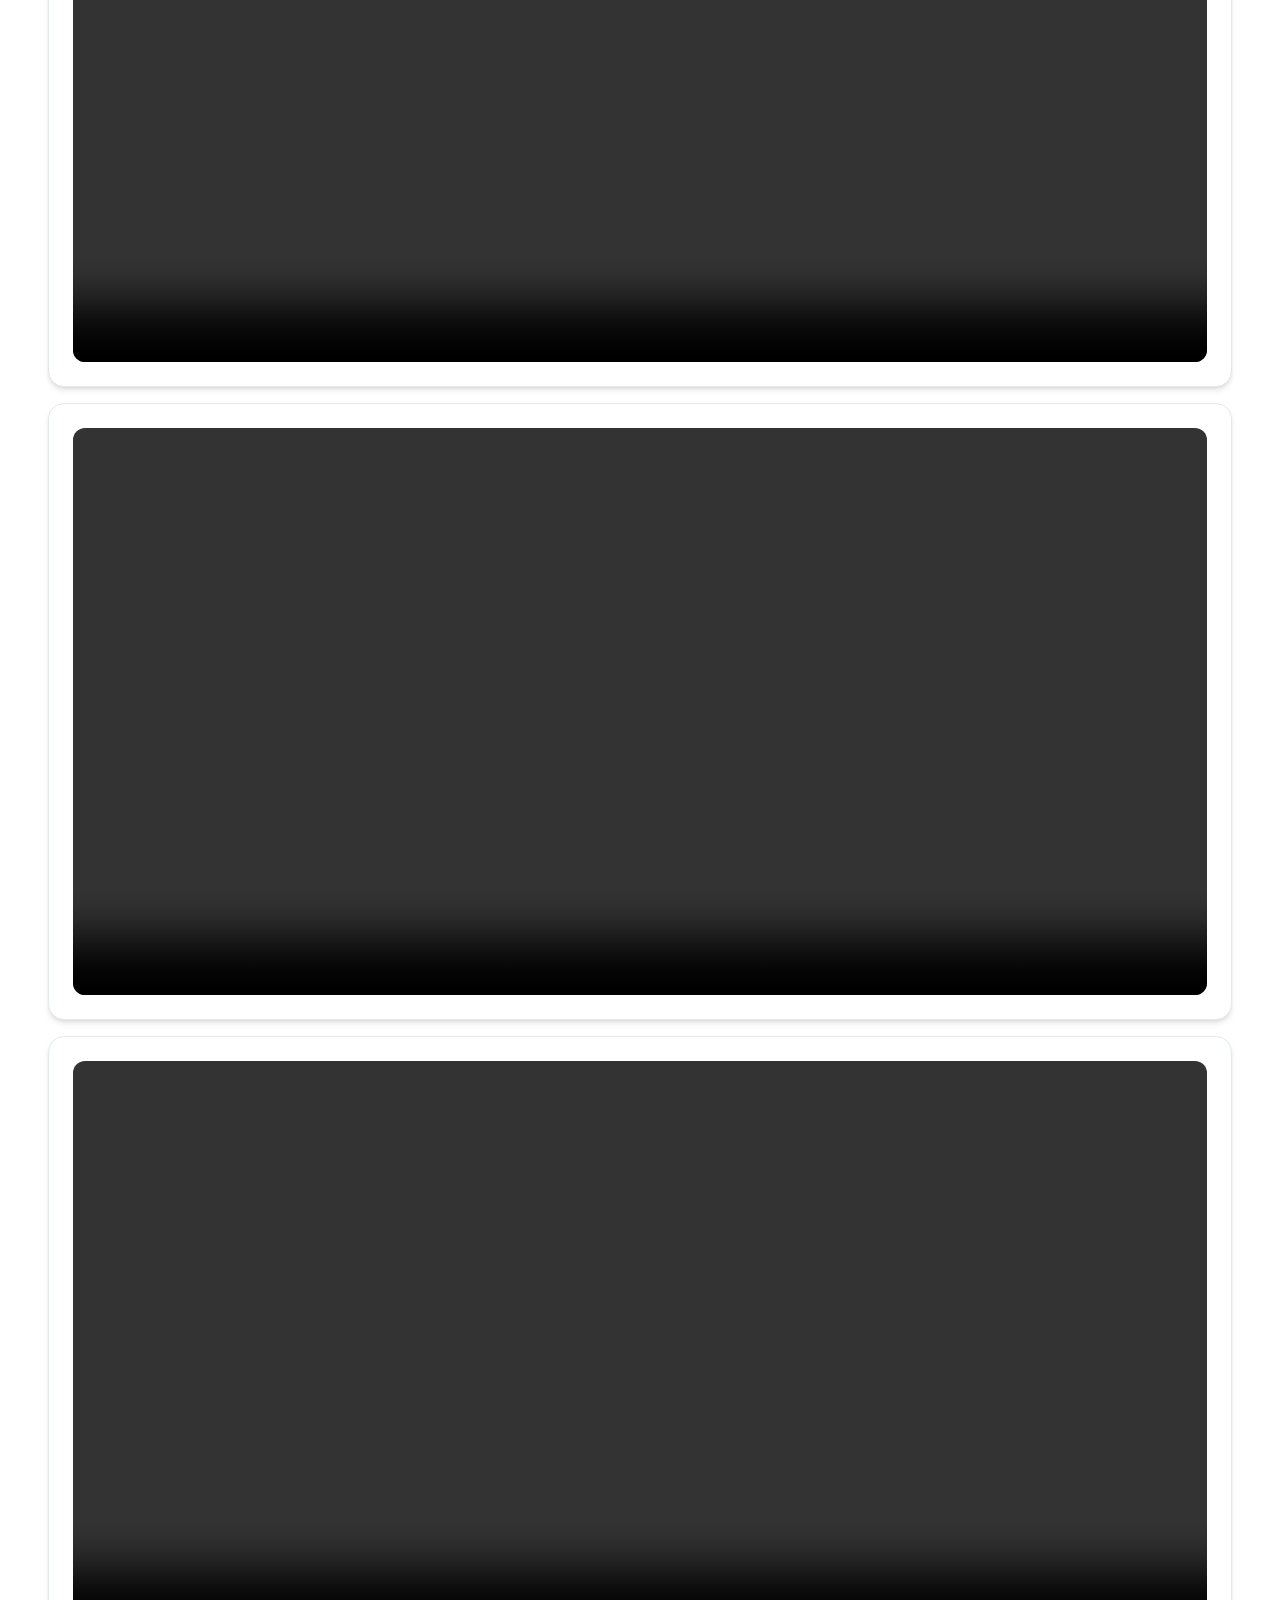
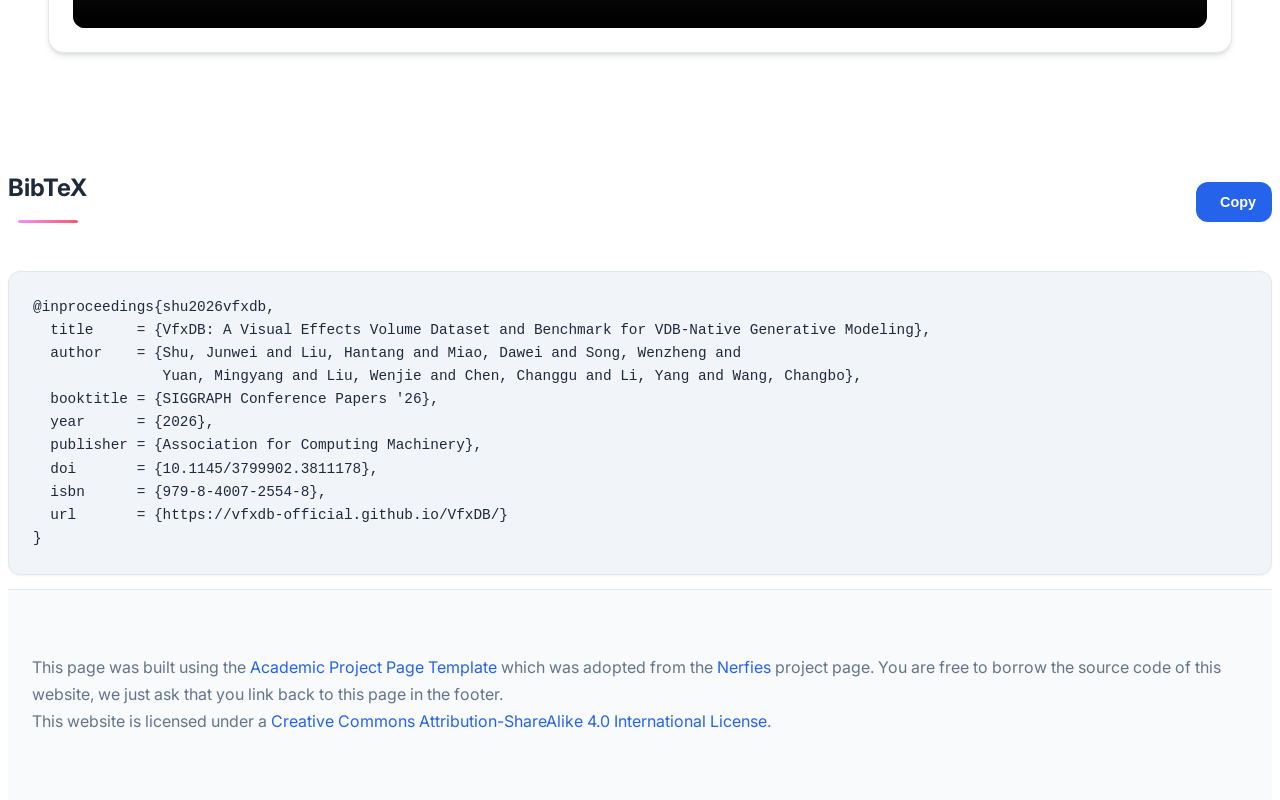
==== commit 4daff3c1: "Replace Figures carousel with inline figures; robust collapse toggle - Remove the sliding Figures ca" ====
--- a/index.html
+++ b/index.html
@@ -247,9 +247,6 @@
       <figure class="teaser-figure">
         <img src="static/images/main_image.jpg" alt="VfxDB teaser: diverse production-rendered VDB volumetric effects" loading="lazy">
       </figure>
-      <p class="teaser-caption">
-        A production-aligned VDB dataset, a generative-model evaluation benchmark, and a VDB-native training framework &mdash; generated volumes load directly into a DCC pipeline without post-cleaning.
-      </p>
     </div>
   </div>
 </section>
@@ -277,6 +274,12 @@
 <section class="section">
   <div class="container is-max-desktop">
     <h2 class="title is-3">Contributions</h2>
+
+    <figure class="result-figure overview-figure">
+      <img src="static/images/figures/Overview.png" alt="Overview of the VfxDB framework: dataset, benchmark, and VDB-native model" loading="lazy">
+      <figcaption><strong>Framework overview.</strong> VfxDB brings together a large-scale VDB dataset, a standardized benchmark, and a VDB-native generative model in one pipeline.</figcaption>
+    </figure>
+
     <div class="contrib-grid">
       <div class="contrib-card">
         <div class="contrib-icon"><i class="fas fa-database"></i></div>
@@ -347,6 +350,11 @@
       </div>
     </div>
 
+    <figure class="result-figure">
+      <img src="static/images/figures/DatasetDiversity.png" alt="VfxDB dataset diversity rendered in Blender and Houdini" loading="lazy">
+      <figcaption><strong>Diversity.</strong> The categories span a wide range of effects and stay visually consistent across common production renderers (Blender and Houdini).</figcaption>
+    </figure>
+
     <div class="content has-text-justified">
       <p>
         VFX volumes have a huge dynamic range. Calibrated to <span class="mono">32&sup3;</span> grids, the average over non-zero
@@ -355,61 +363,15 @@
         many orders of magnitude. That is exactly what makes it hard to generate.
       </p>
     </div>
+
+    <figure class="result-figure">
+      <img src="static/images/figures/VfxValueDistribution.png" alt="Sparse, heavy-tailed value distribution of VFX volumes" loading="lazy">
+      <figcaption><strong>Value distribution.</strong> Calibrated statistics show the sparse, heavy-tailed nature of the data: the non-zero mean sits near 1 while the overall mean collapses well below 0.1.</figcaption>
+    </figure>
   </div>
 </section>
 <!-- End dataset -->
 
-
-<!-- Image carousel -->
-<section class="hero is-small">
-  <div class="hero-body">
-    <div class="container">
-      <h2 class="title is-3 has-text-centered">Figures</h2>
-      <div id="figures-carousel" class="carousel results-carousel figure-carousel">
-        <div class="item">
-          <div class="figure-media overview-media">
-            <img src="static/images/figures/Overview.png" alt="Overview of the VfxDB framework" loading="lazy"/>
-          </div>
-          <h2 class="subtitle has-text-centered">
-            <span class="figure-caption-title">Framework Overview.</span>
-            VfxDB brings together a large-scale VDB dataset, a standardized benchmark, and a VDB-native generative modeling framework.
-          </h2>
-        </div>
-
-        <div class="item">
-          <div class="figure-media">
-            <img src="static/images/figures/DatasetDiversity.png" alt="VfxDB dataset diversity across rendering backends" loading="lazy"/>
-          </div>
-          <h2 class="subtitle has-text-centered">
-            <span class="figure-caption-title">Dataset Diversity.</span>
-            The dataset covers diverse VFX volume categories and remains visually consistent across common production rendering backends.
-          </h2>
-        </div>
-
-        <div class="item">
-          <div class="figure-media">
-            <img src="static/images/figures/VfxValueDistribution.png" alt="Sparse and heavy-tailed value distribution of VFX volumes" loading="lazy"/>
-          </div>
-          <h2 class="subtitle has-text-centered">
-            <span class="figure-caption-title">Value Distribution.</span>
-            Calibrated statistics highlight the sparse and heavy-tailed value distribution that makes VDB-native generation challenging.
-          </h2>
-        </div>
-
-        <div class="item">
-          <div class="figure-media">
-            <img src="static/images/figures/TrjectoryVis.png" alt="Denoising trajectory visualization across diffusion timesteps" loading="lazy"/>
-          </div>
-          <h2 class="subtitle has-text-centered">
-            <span class="figure-caption-title">Denoising Trajectory.</span>
-            Intermediate denoising states show how sparse volumetric structure emerges from noise during generation.
-          </h2>
-        </div>
-  </div>
-</div>
-</div>
-</section>
-<!-- End image carousel -->
 
 
 <!-- Benchmark Protocol -->
@@ -620,9 +582,16 @@
       </div>
     </div>
 
+    <h3 class="subhead">How a volume forms</h3>
+    <figure class="result-figure">
+      <img src="static/images/figures/TrjectoryVis.png" alt="Denoising trajectory across diffusion timesteps" loading="lazy">
+      <figcaption><strong>Denoising trajectory.</strong> From noise (t=200) to the final volume (t=0). Little changes early on, then the sparse structure emerges quickly in the later steps &mdash; shown as renders, point clouds, and value histograms.</figcaption>
+    </figure>
+
+    <h3 class="subhead">Ablation</h3>
     <figure class="result-figure">
       <img src="static/images/figures/AblVis.png" alt="Visual ablation study" loading="lazy">
-      <figcaption><strong>Ablation.</strong> Left: plain diffusion leaves noise and leaks density into empty space. Middle: adding companding sharpens detail but still has background noise. Right: with atomic mass supervision too, the structure is clean and the wisps survive.</figcaption>
+      <figcaption><strong>Each piece matters.</strong> Left: plain diffusion leaves noise and leaks density into empty space. Middle: adding companding sharpens detail but still has background noise. Right: with atomic mass supervision too, the structure is clean and the wisps survive.</figcaption>
     </figure>
   </div>
 </section>
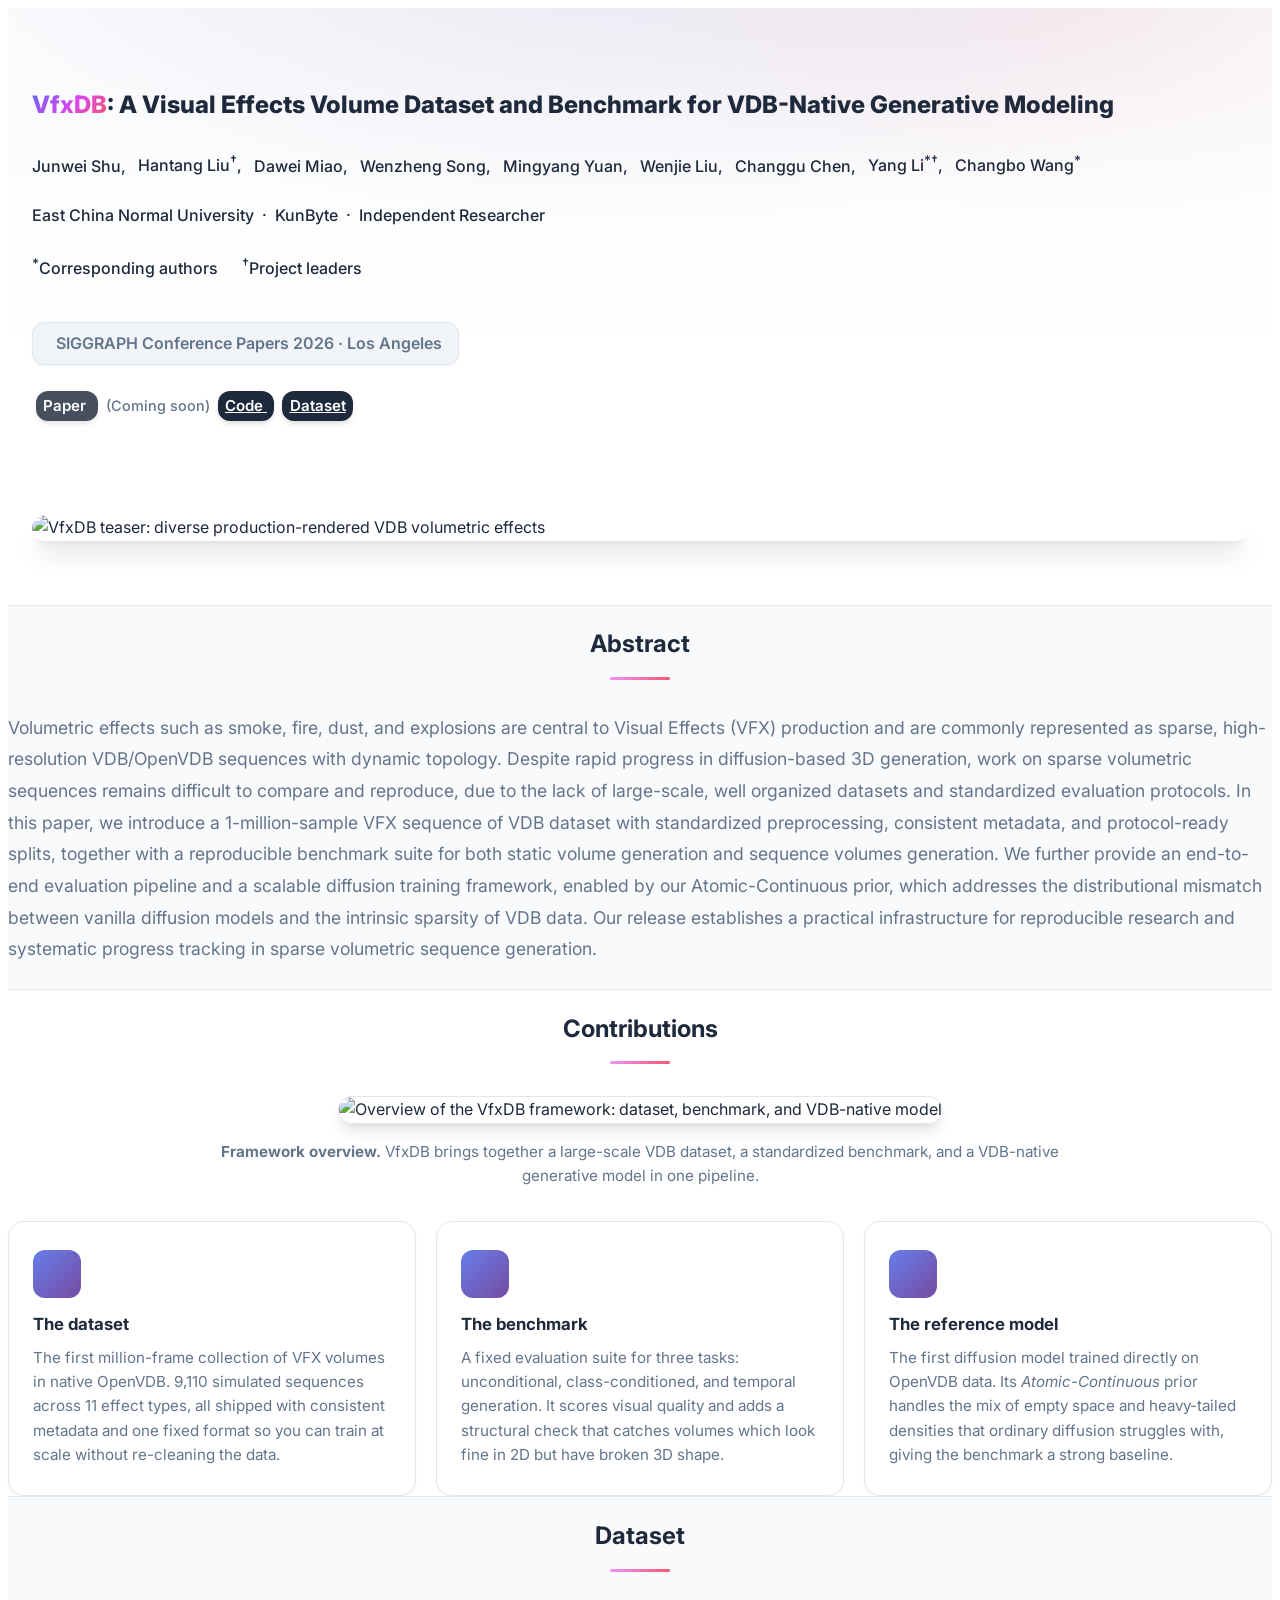
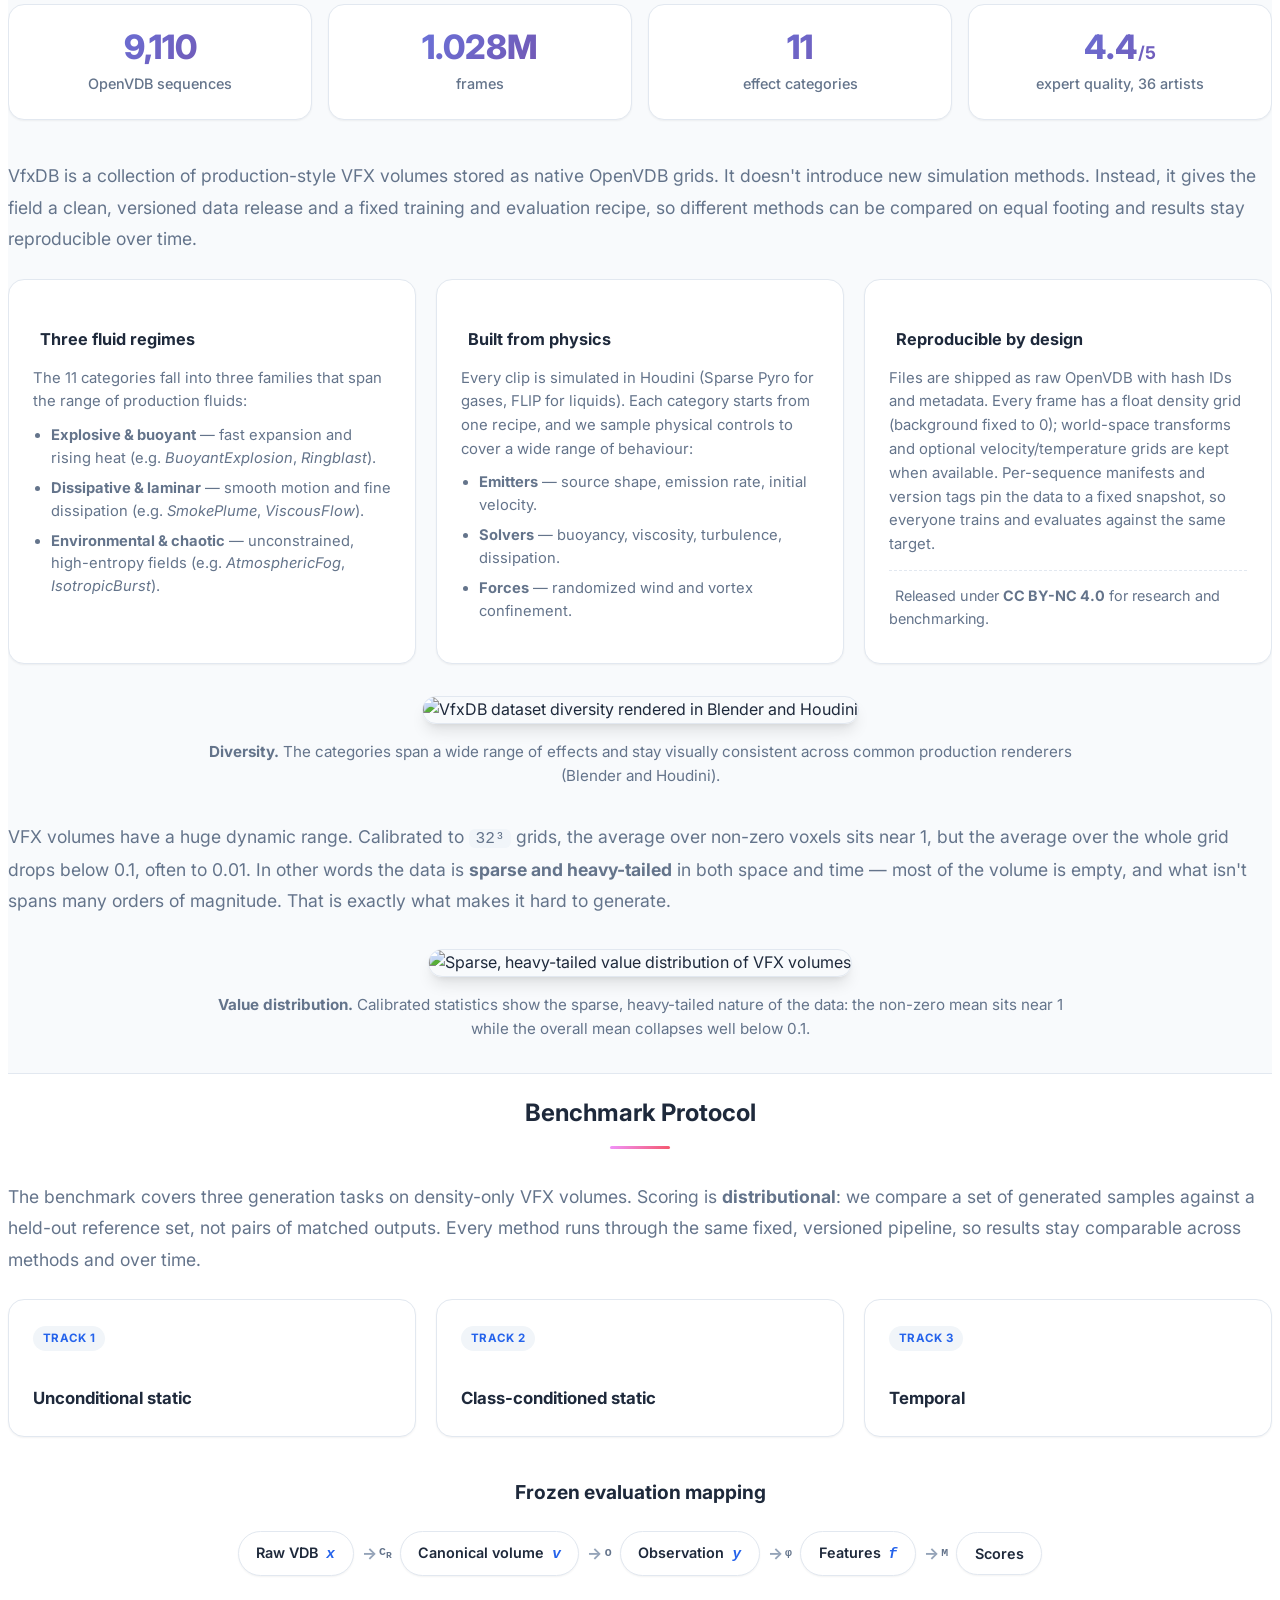
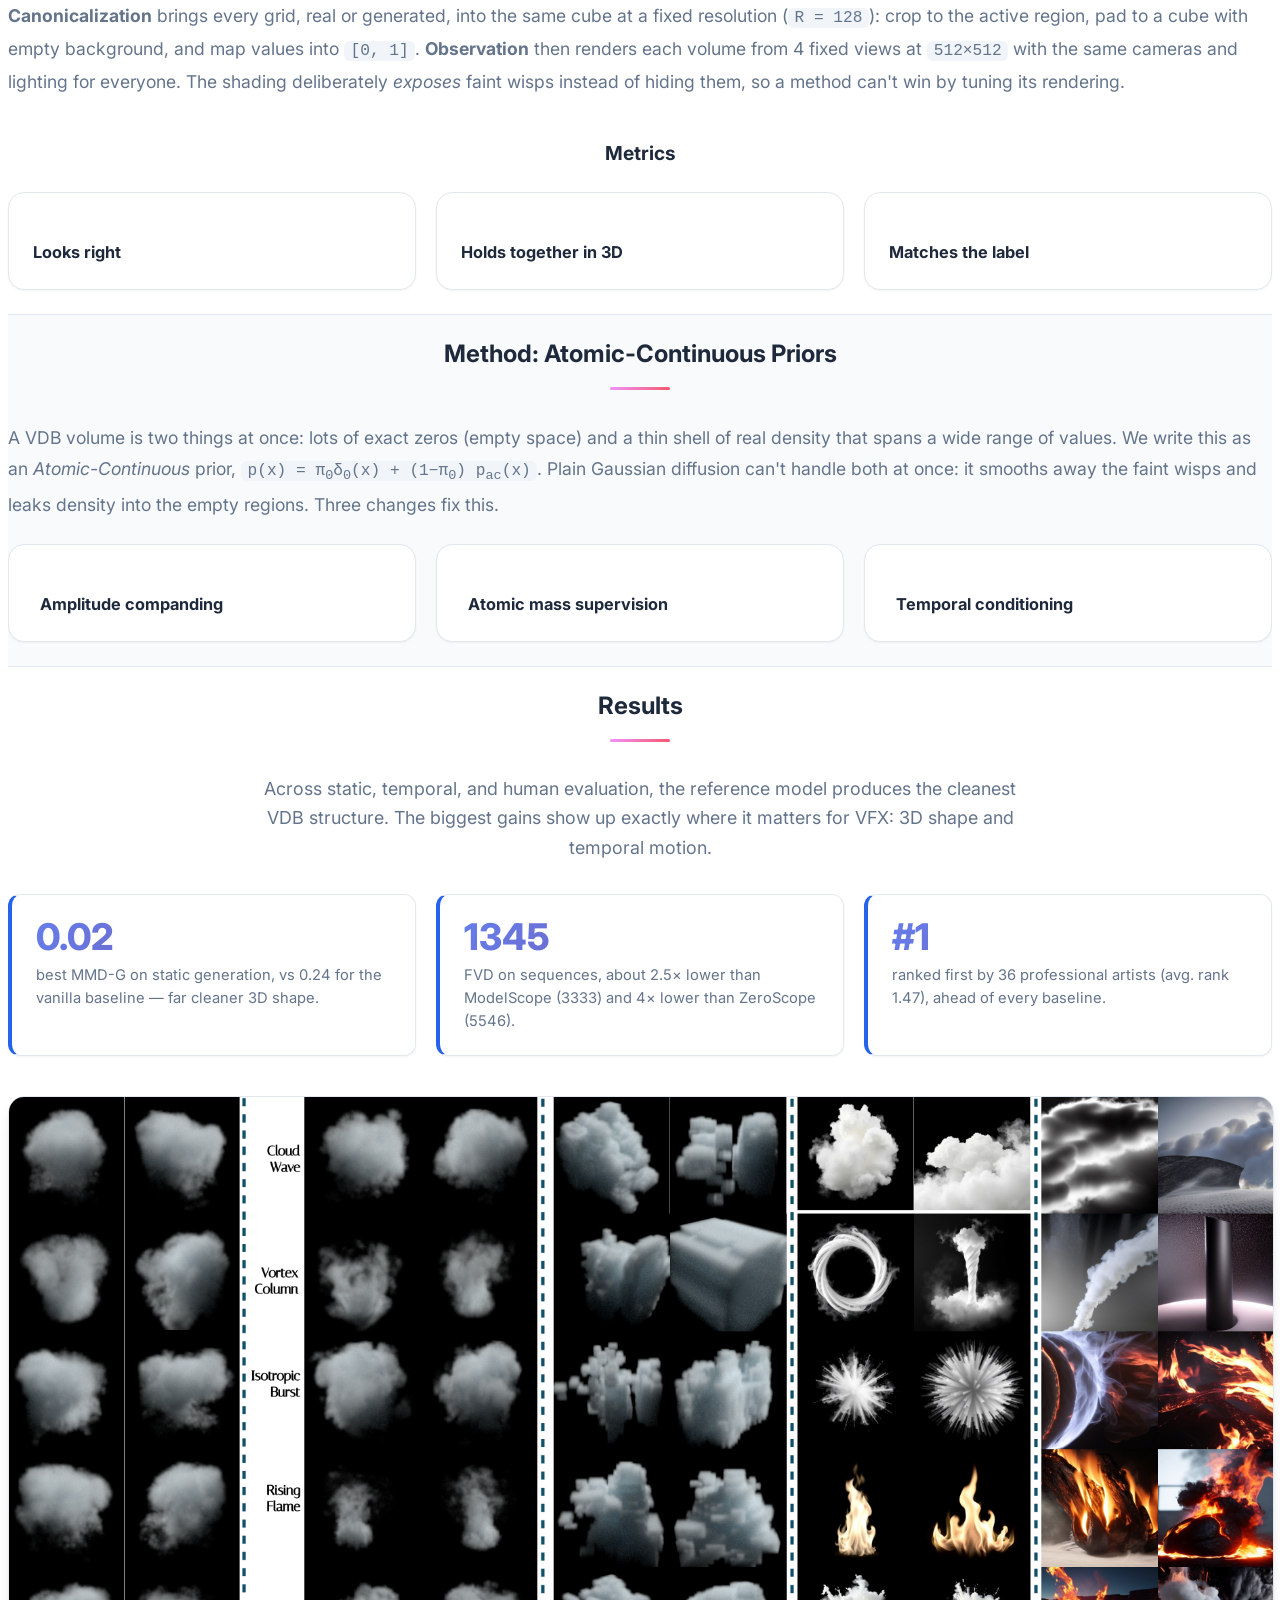
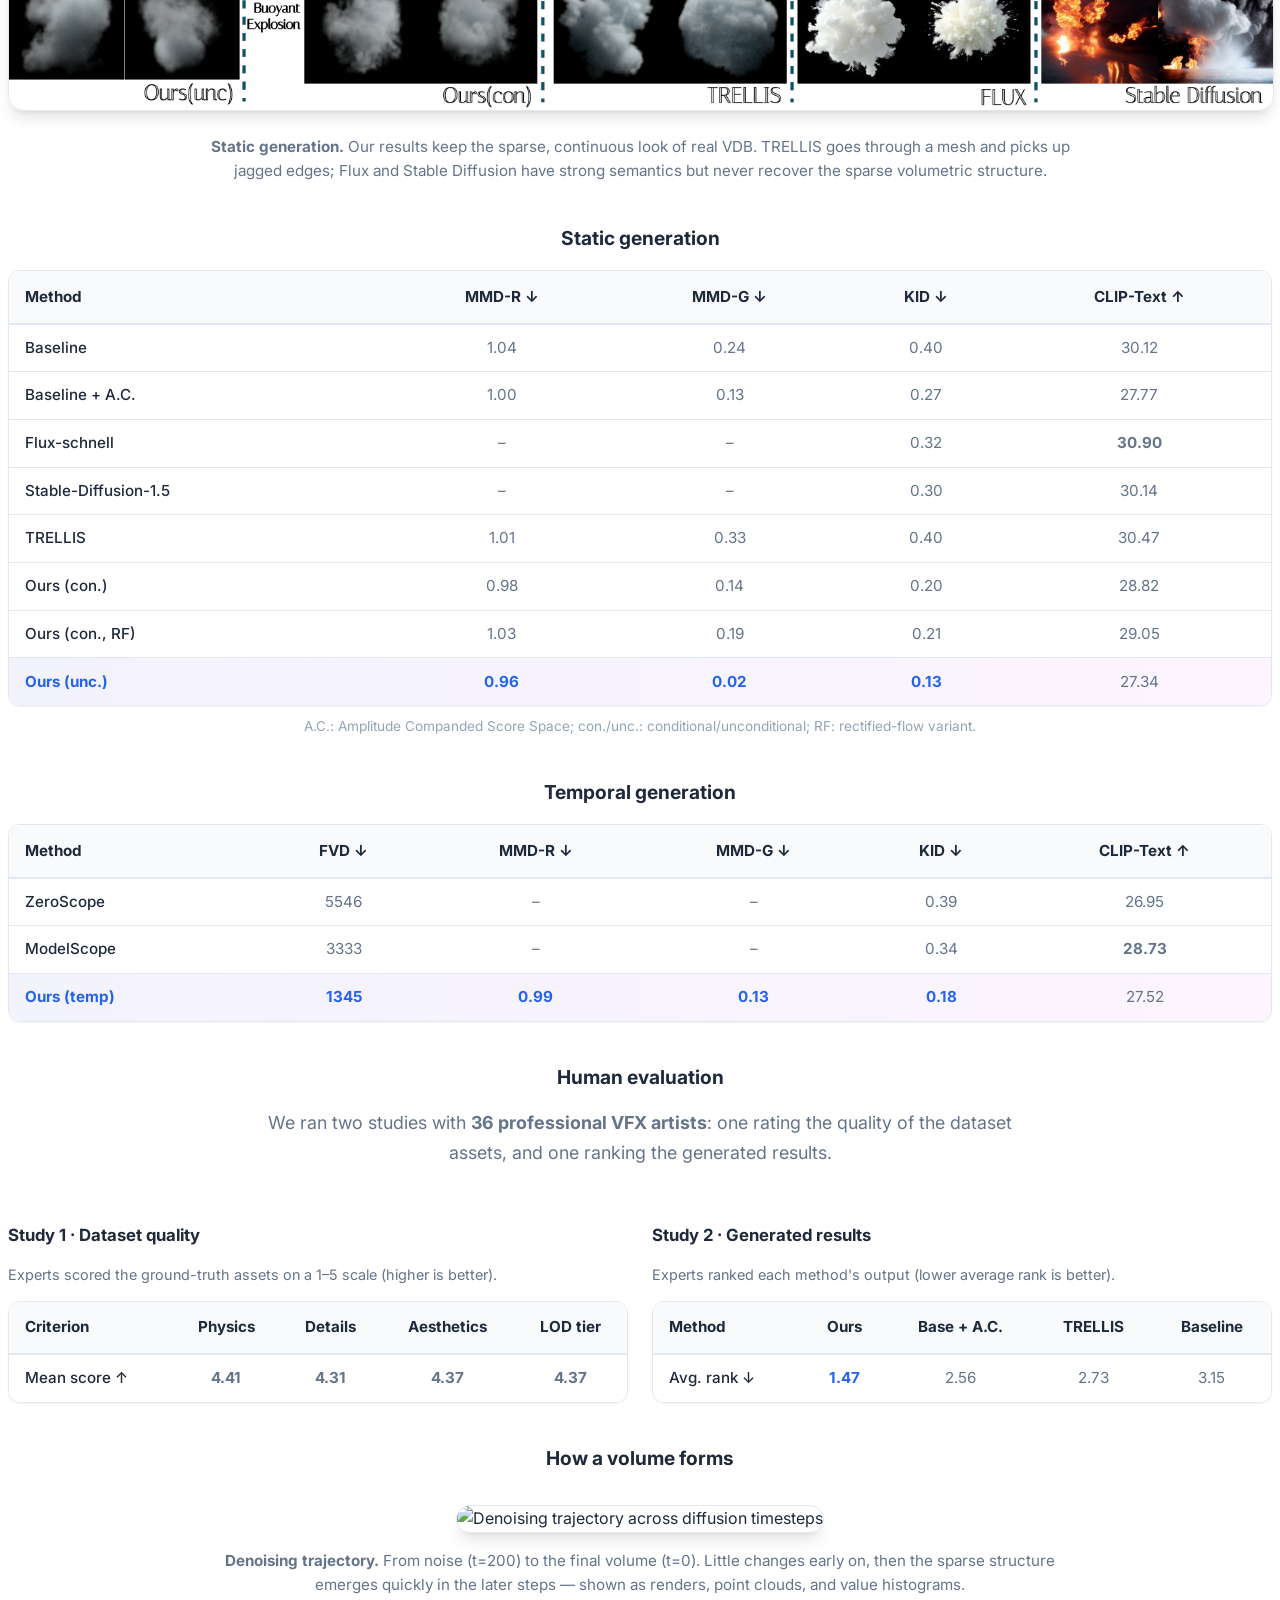
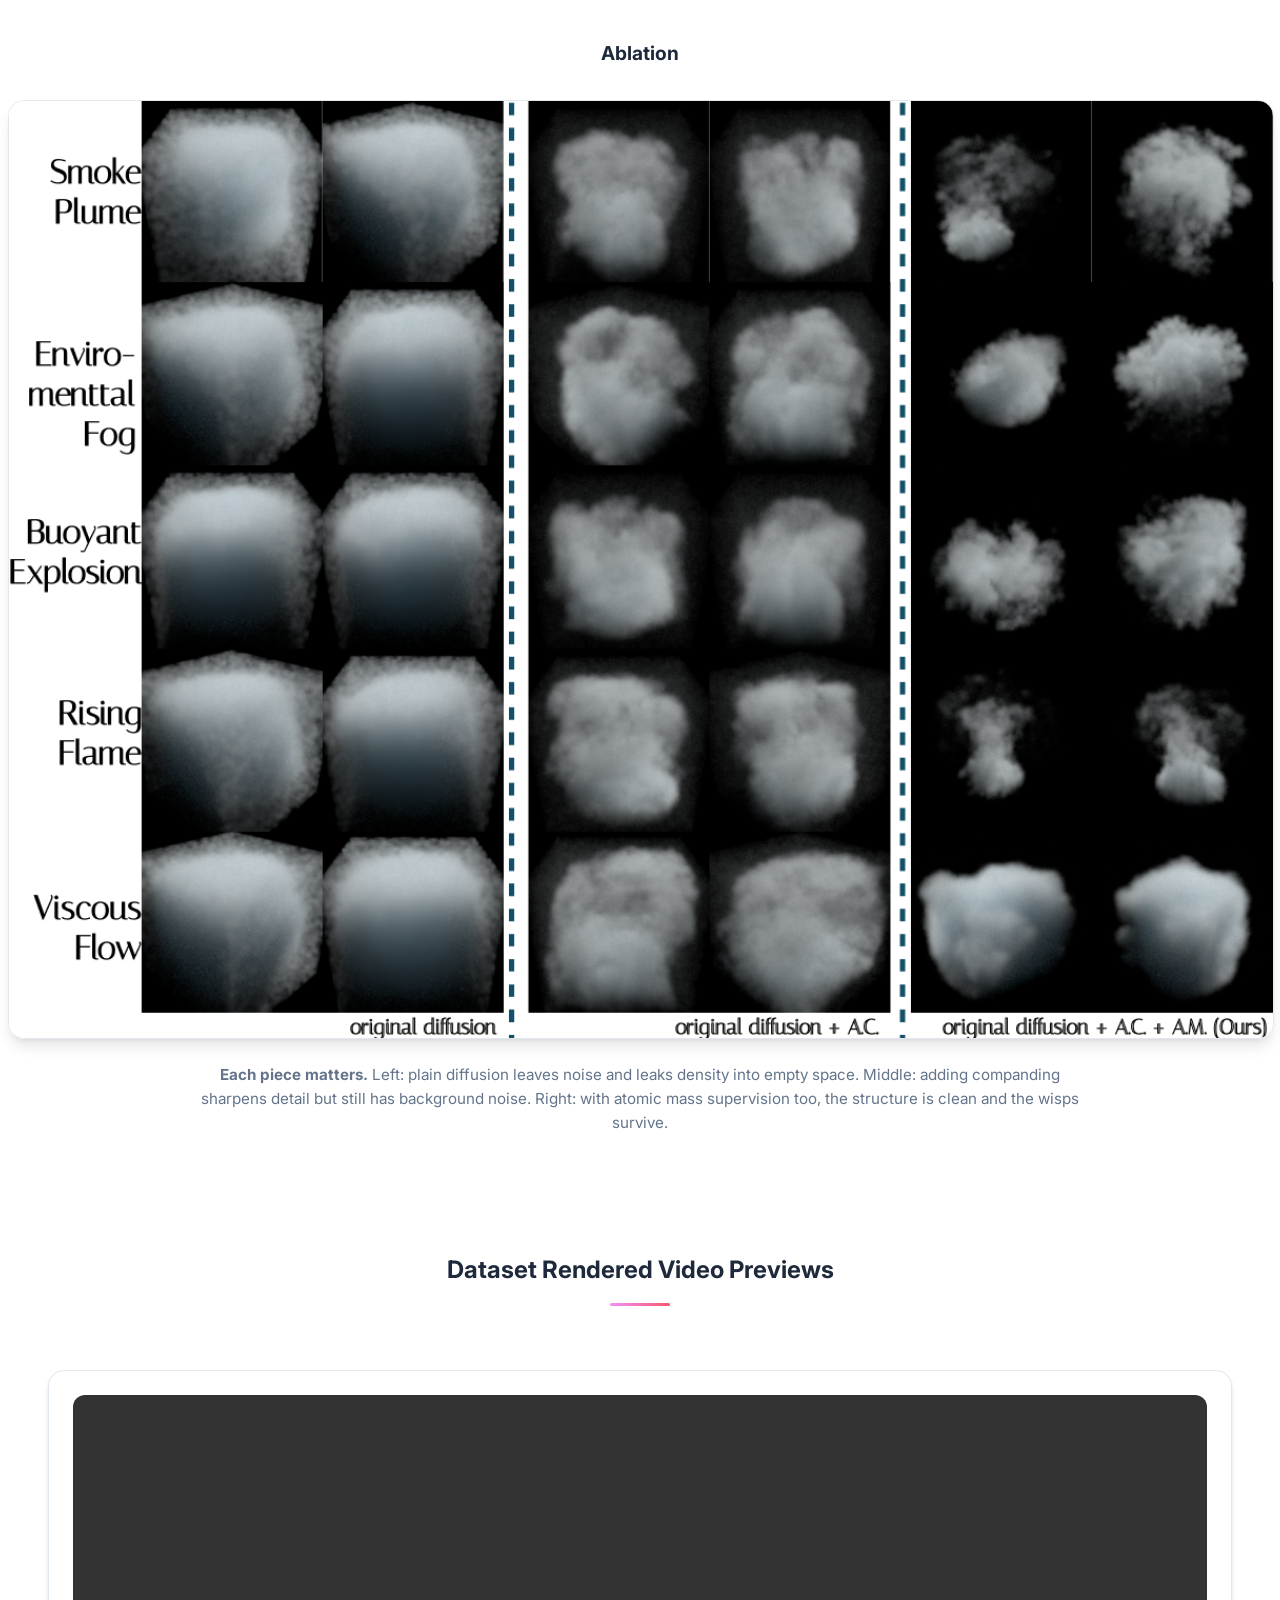
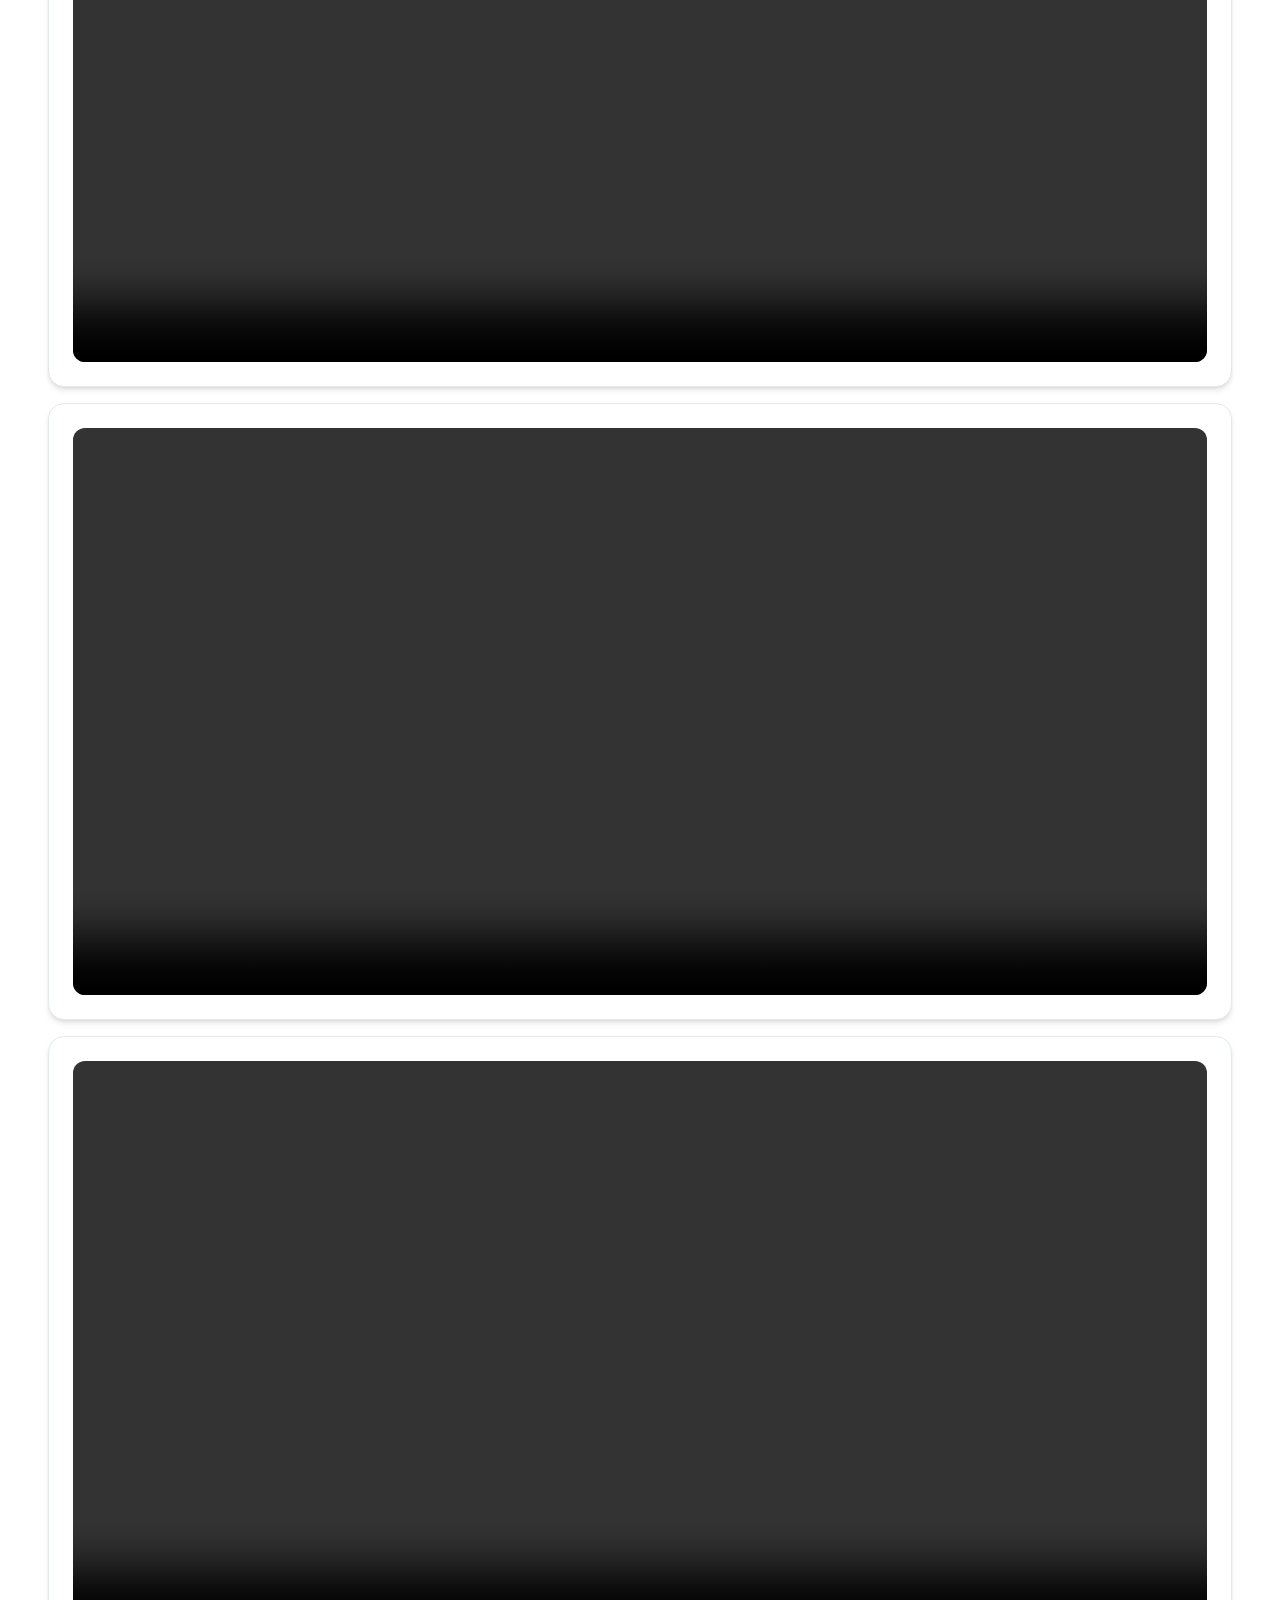
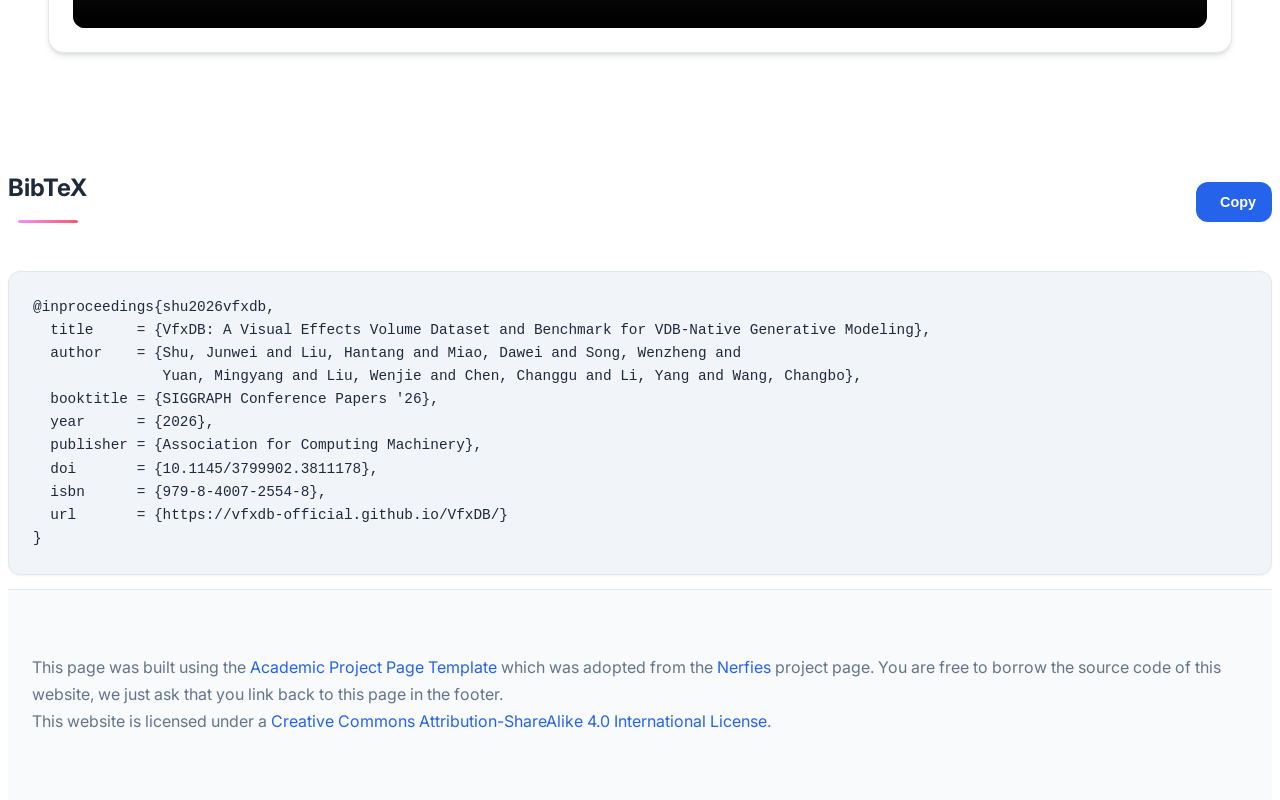
==== commit 8d3caa6d: "Add sitemap and canonical link for search indexing - Add sitemap.xml (served at /VfxDB/sitemap.xml) " ====
--- a/index.html
+++ b/index.html
@@ -64,6 +64,7 @@
 
 
   <title>VfxDB: A Visual Effects Volume Dataset and Benchmark for VDB-Native Generative Modeling</title>
+  <link rel="canonical" href="https://vfxdb-official.github.io/VfxDB/">
   <link rel="icon" href="data:image/svg+xml,%3Csvg xmlns='http://www.w3.org/2000/svg'/%3E">
   
   <!-- Critical CSS - Load synchronously -->
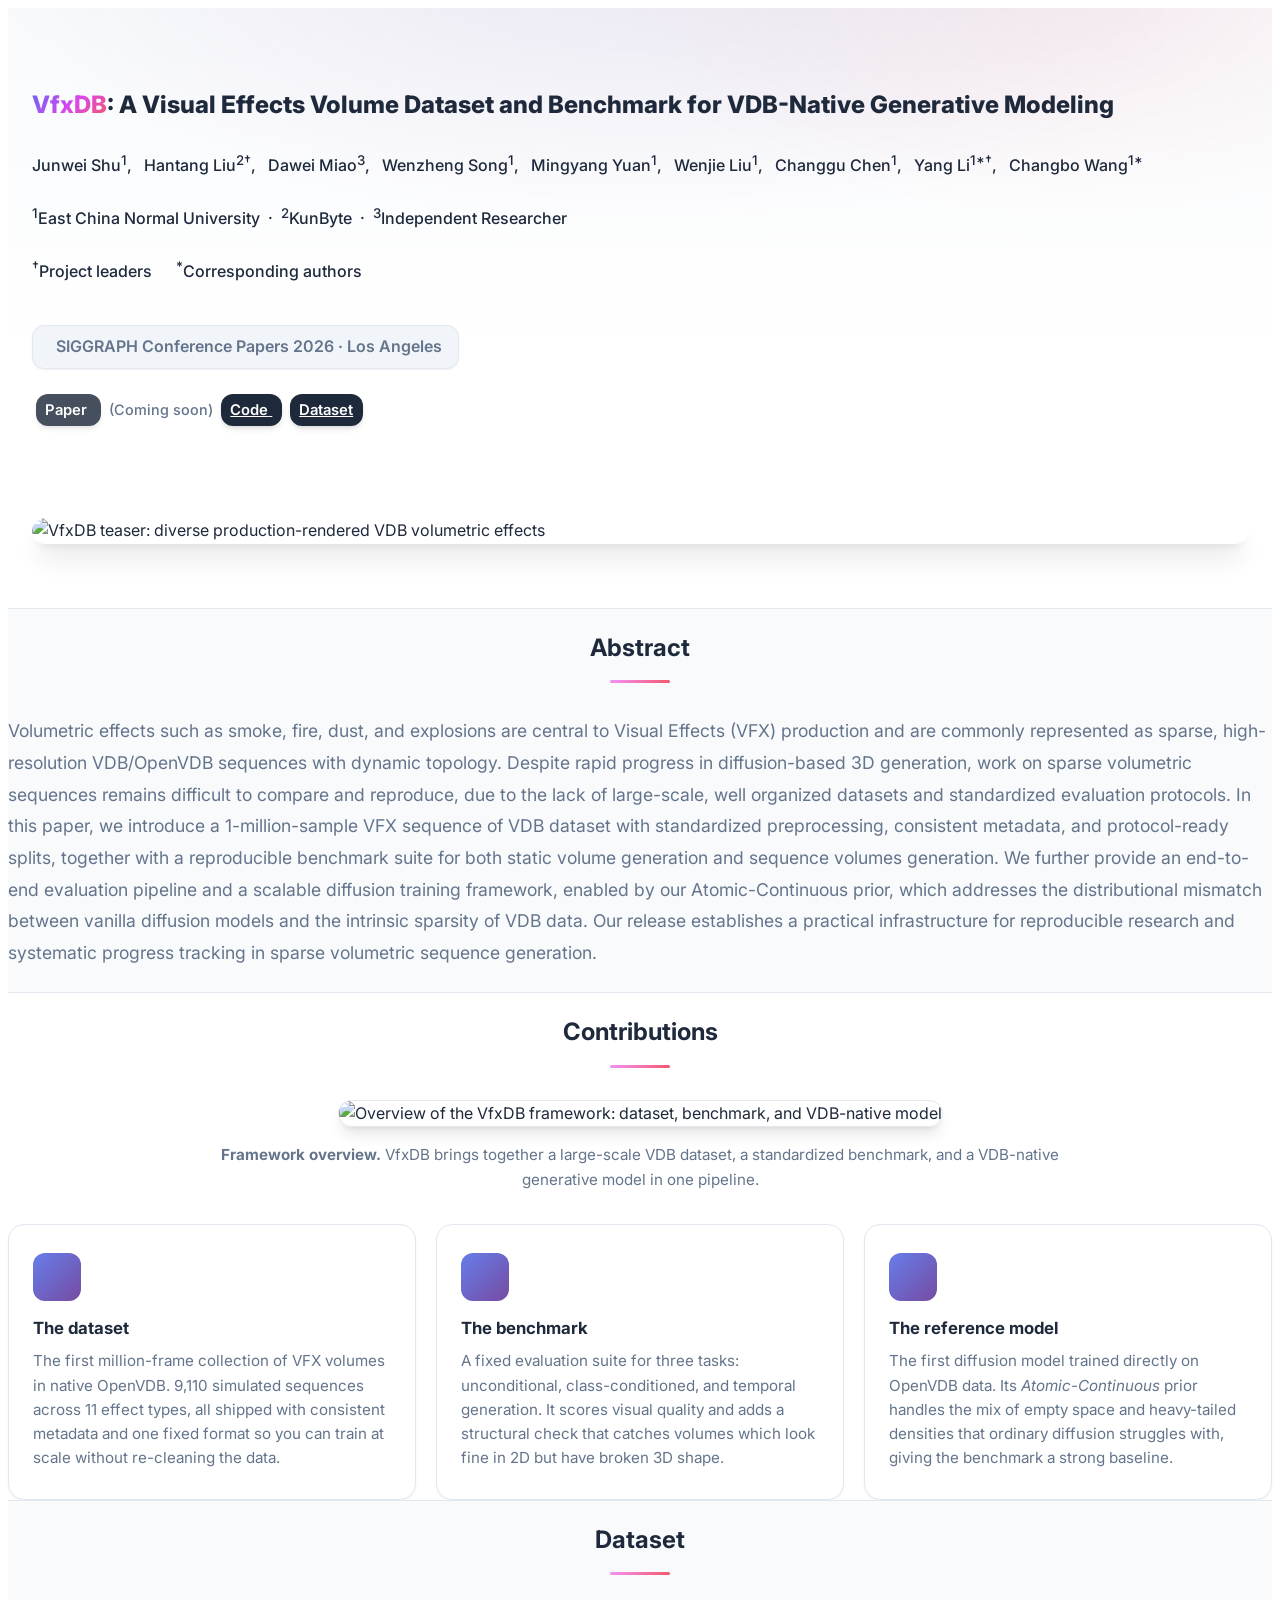
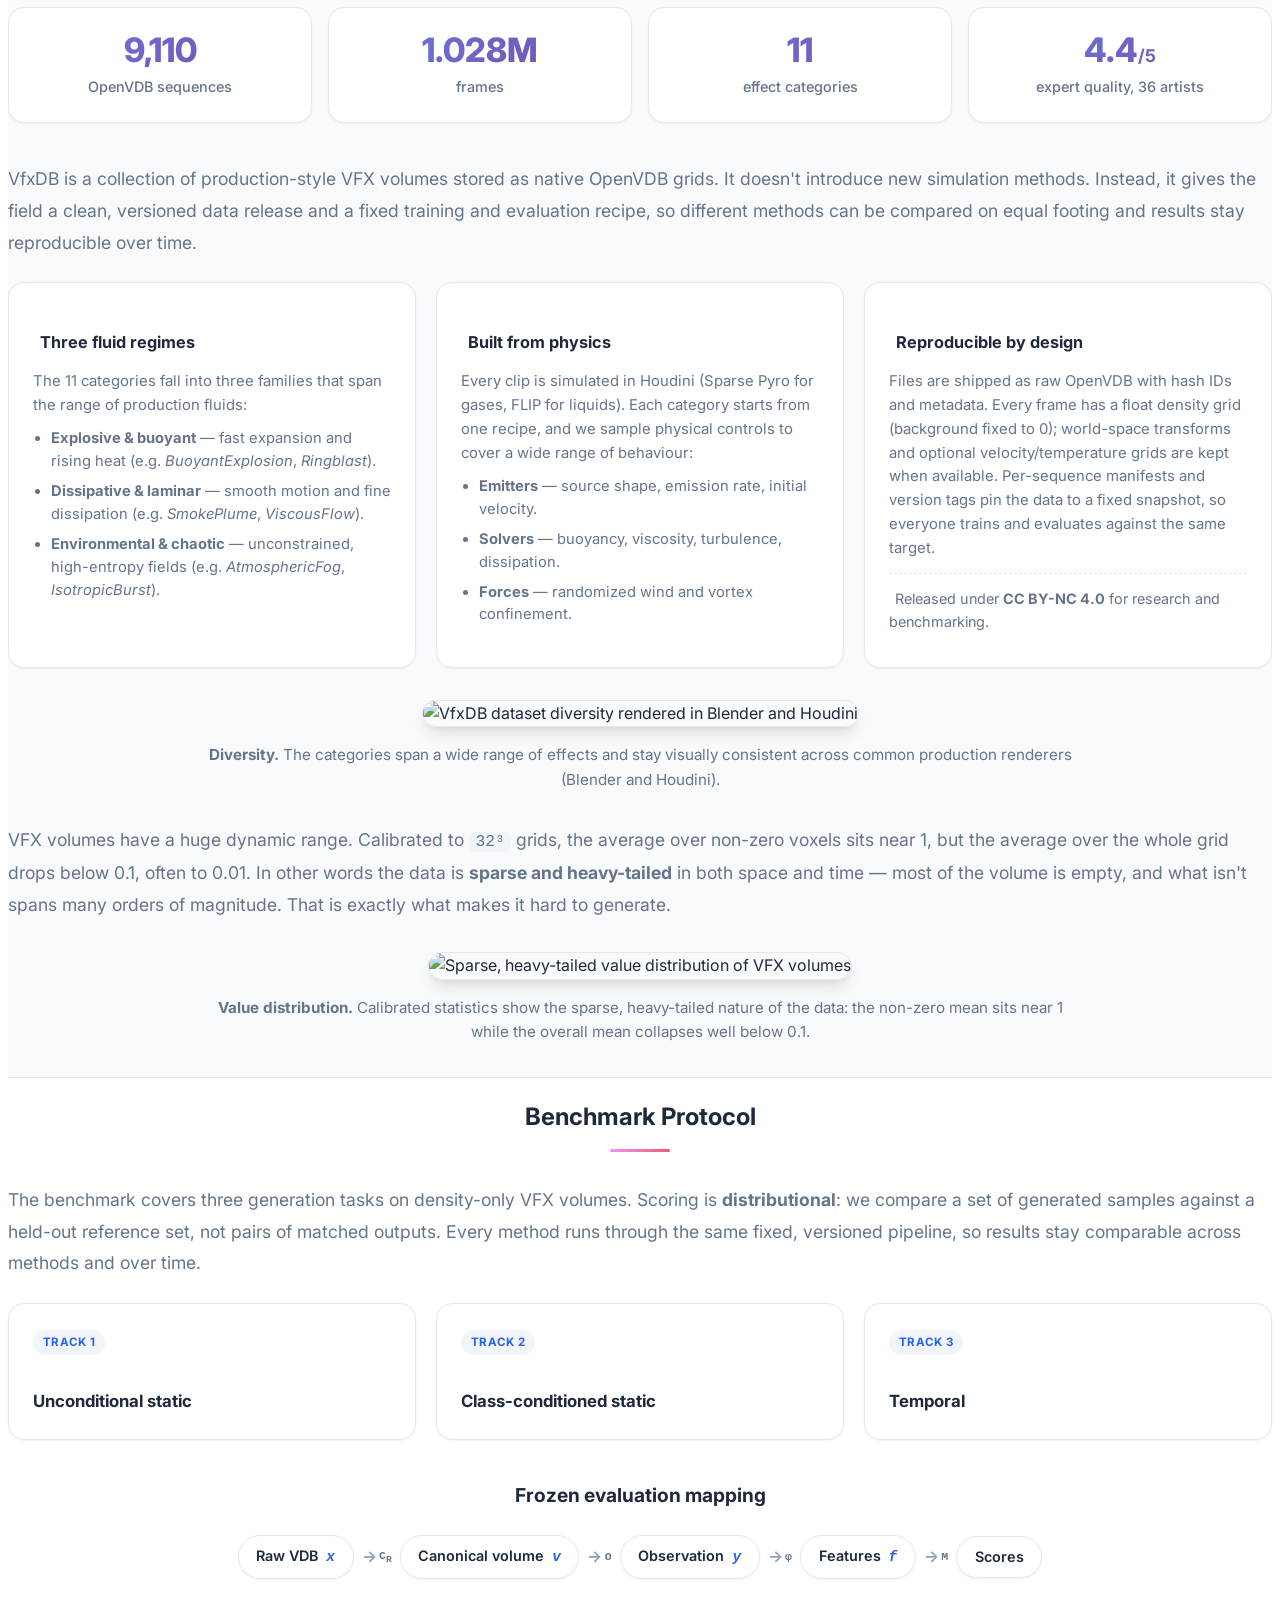
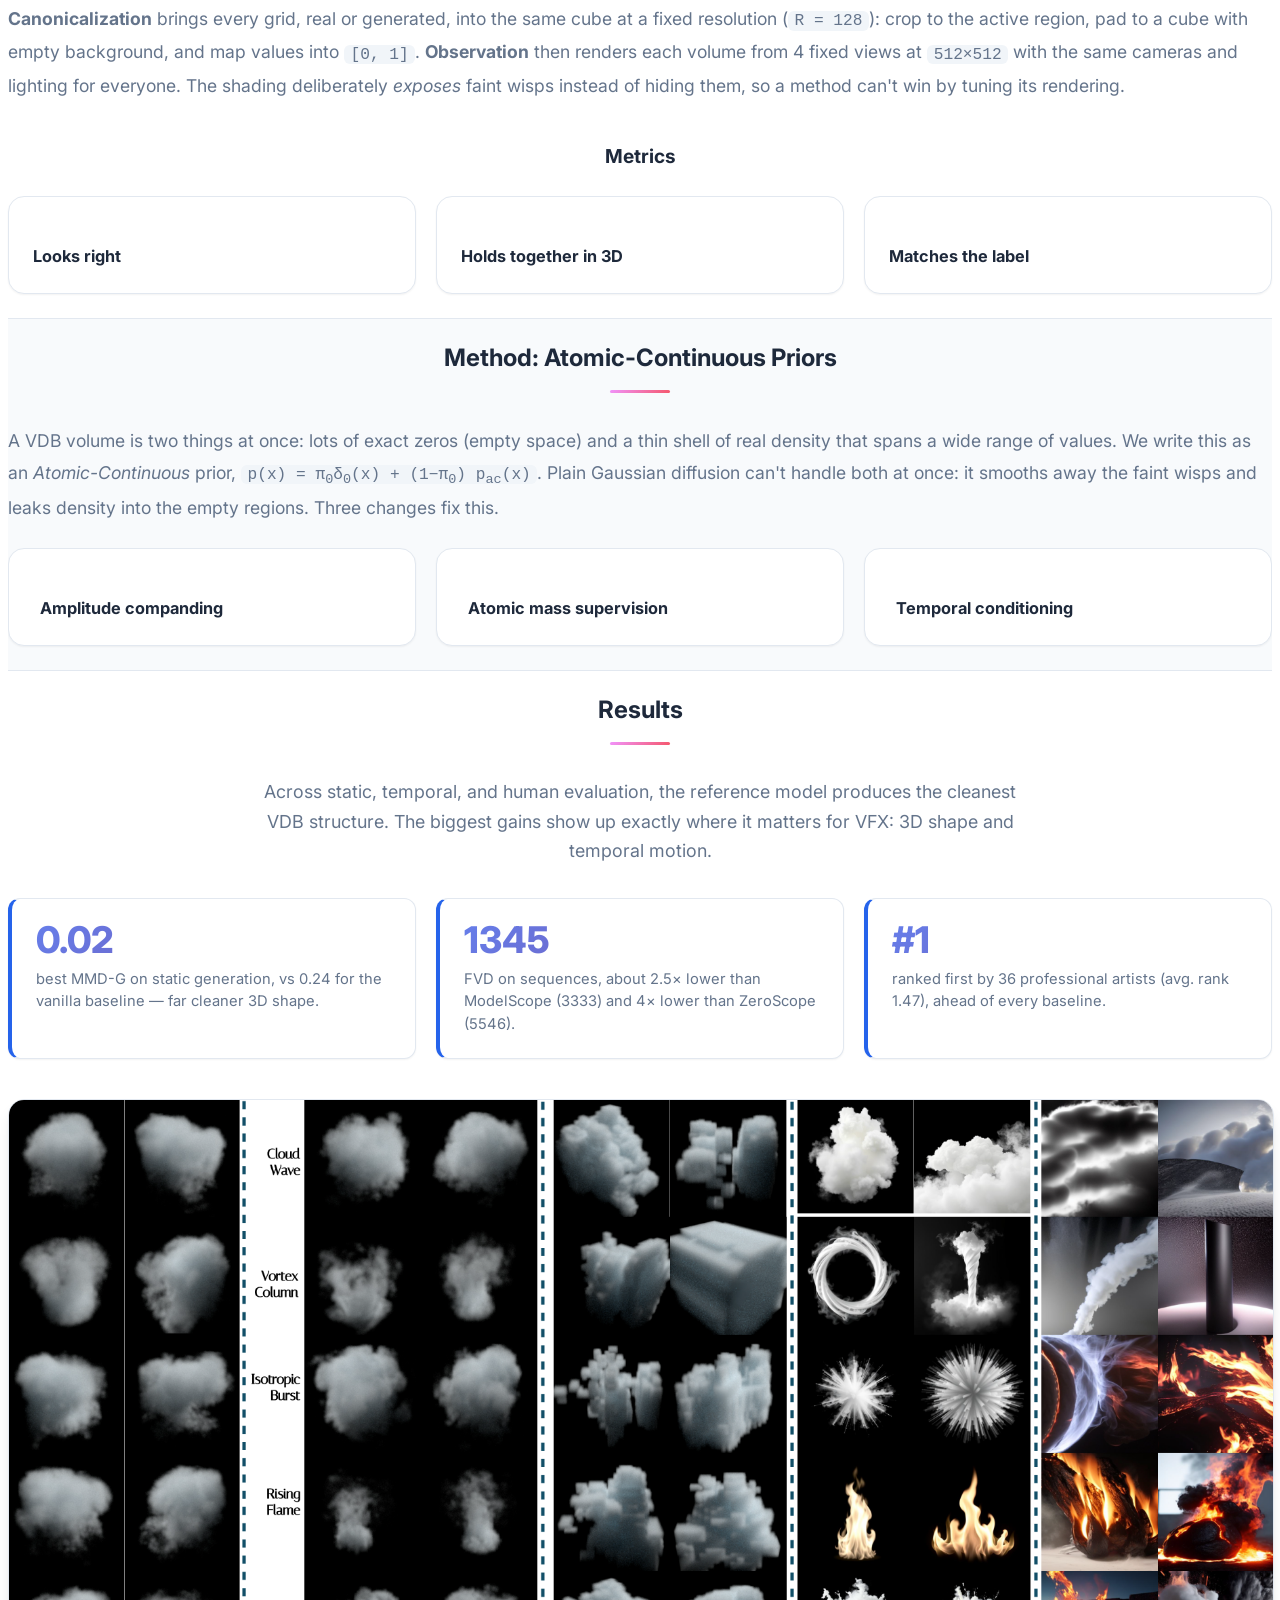
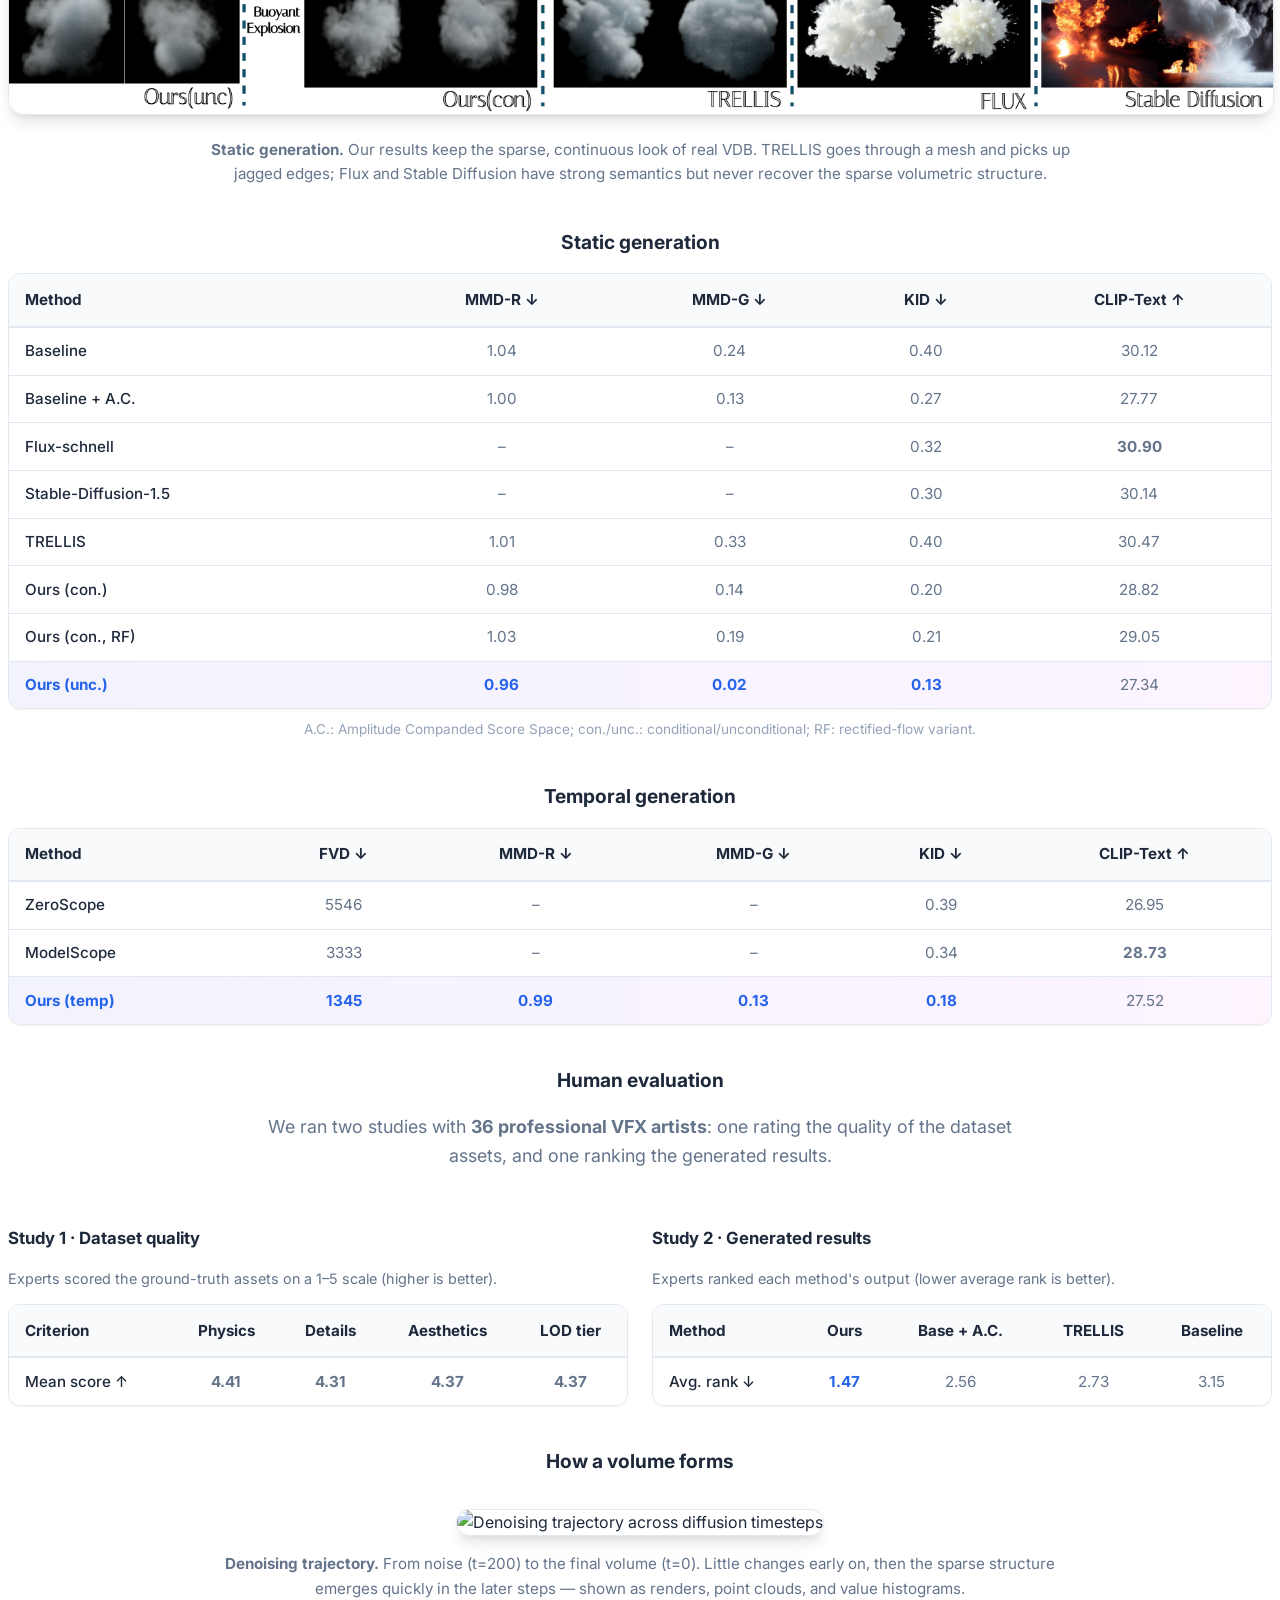
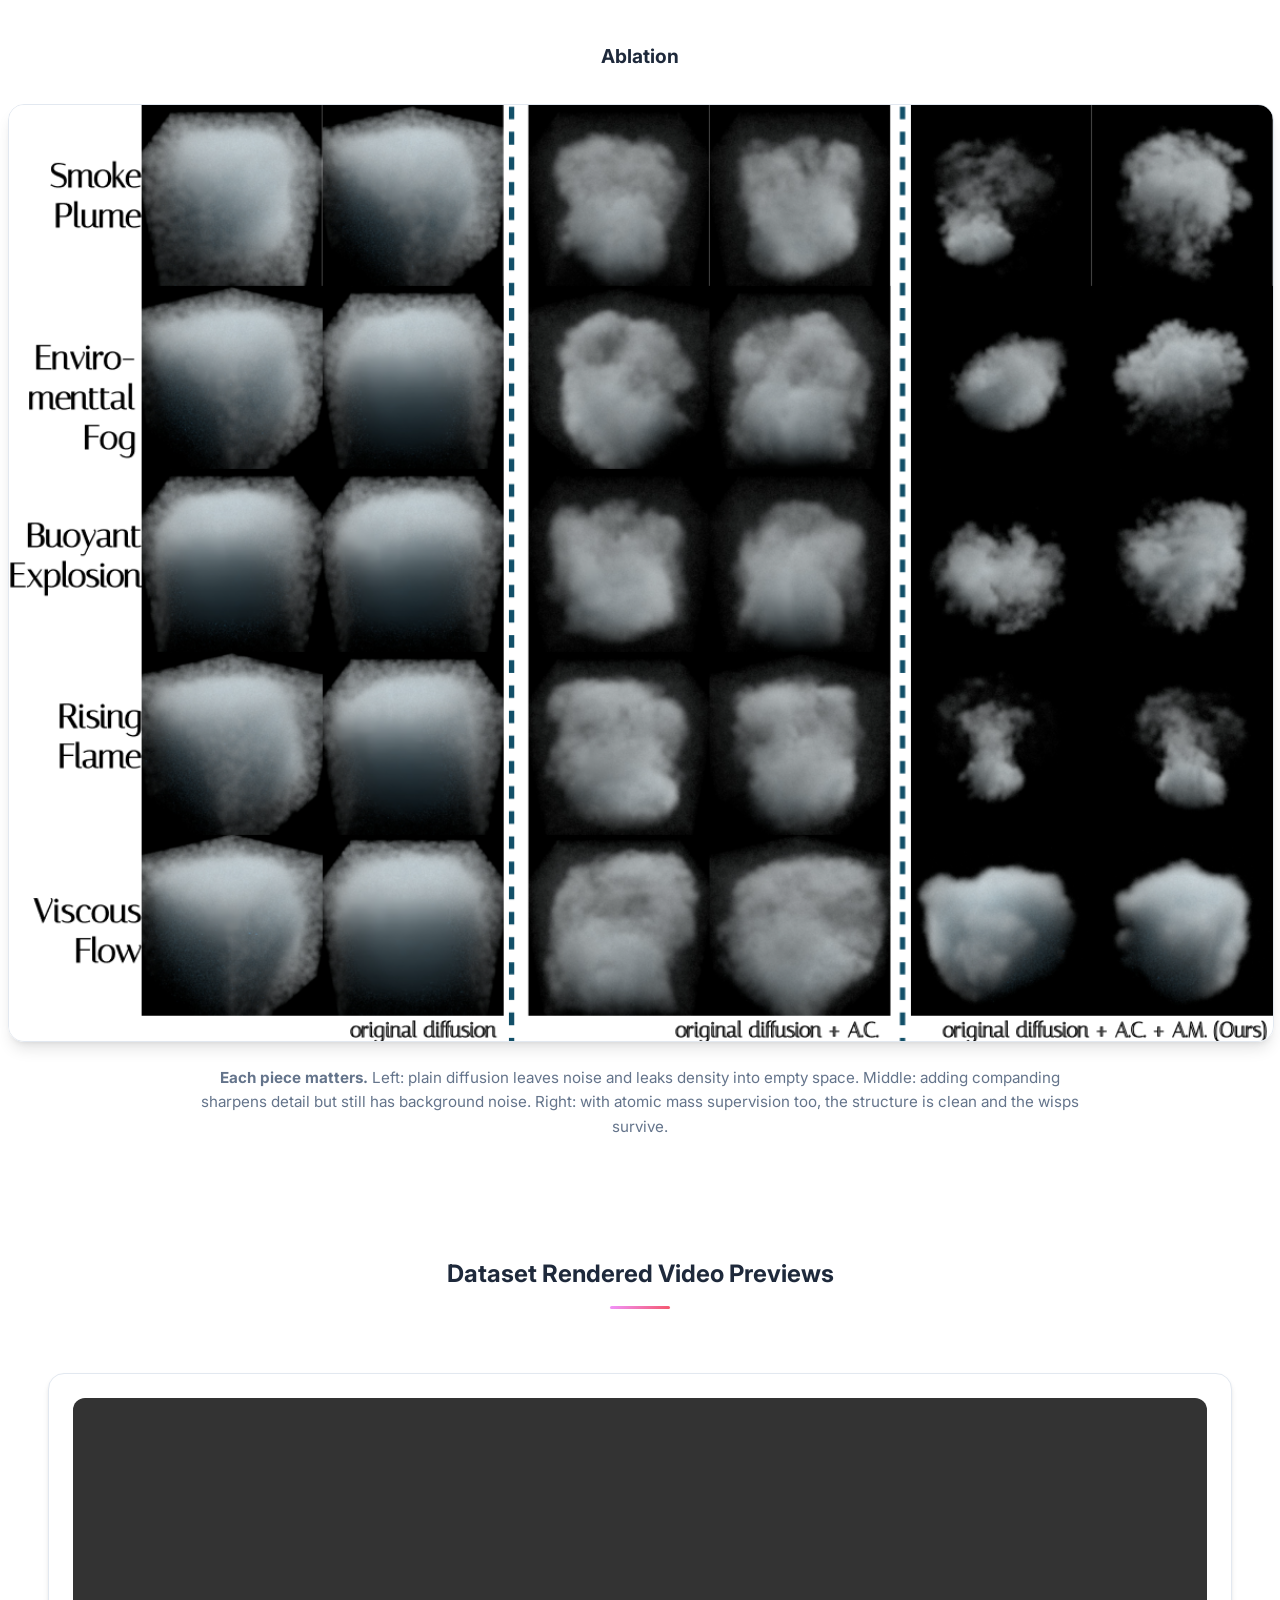
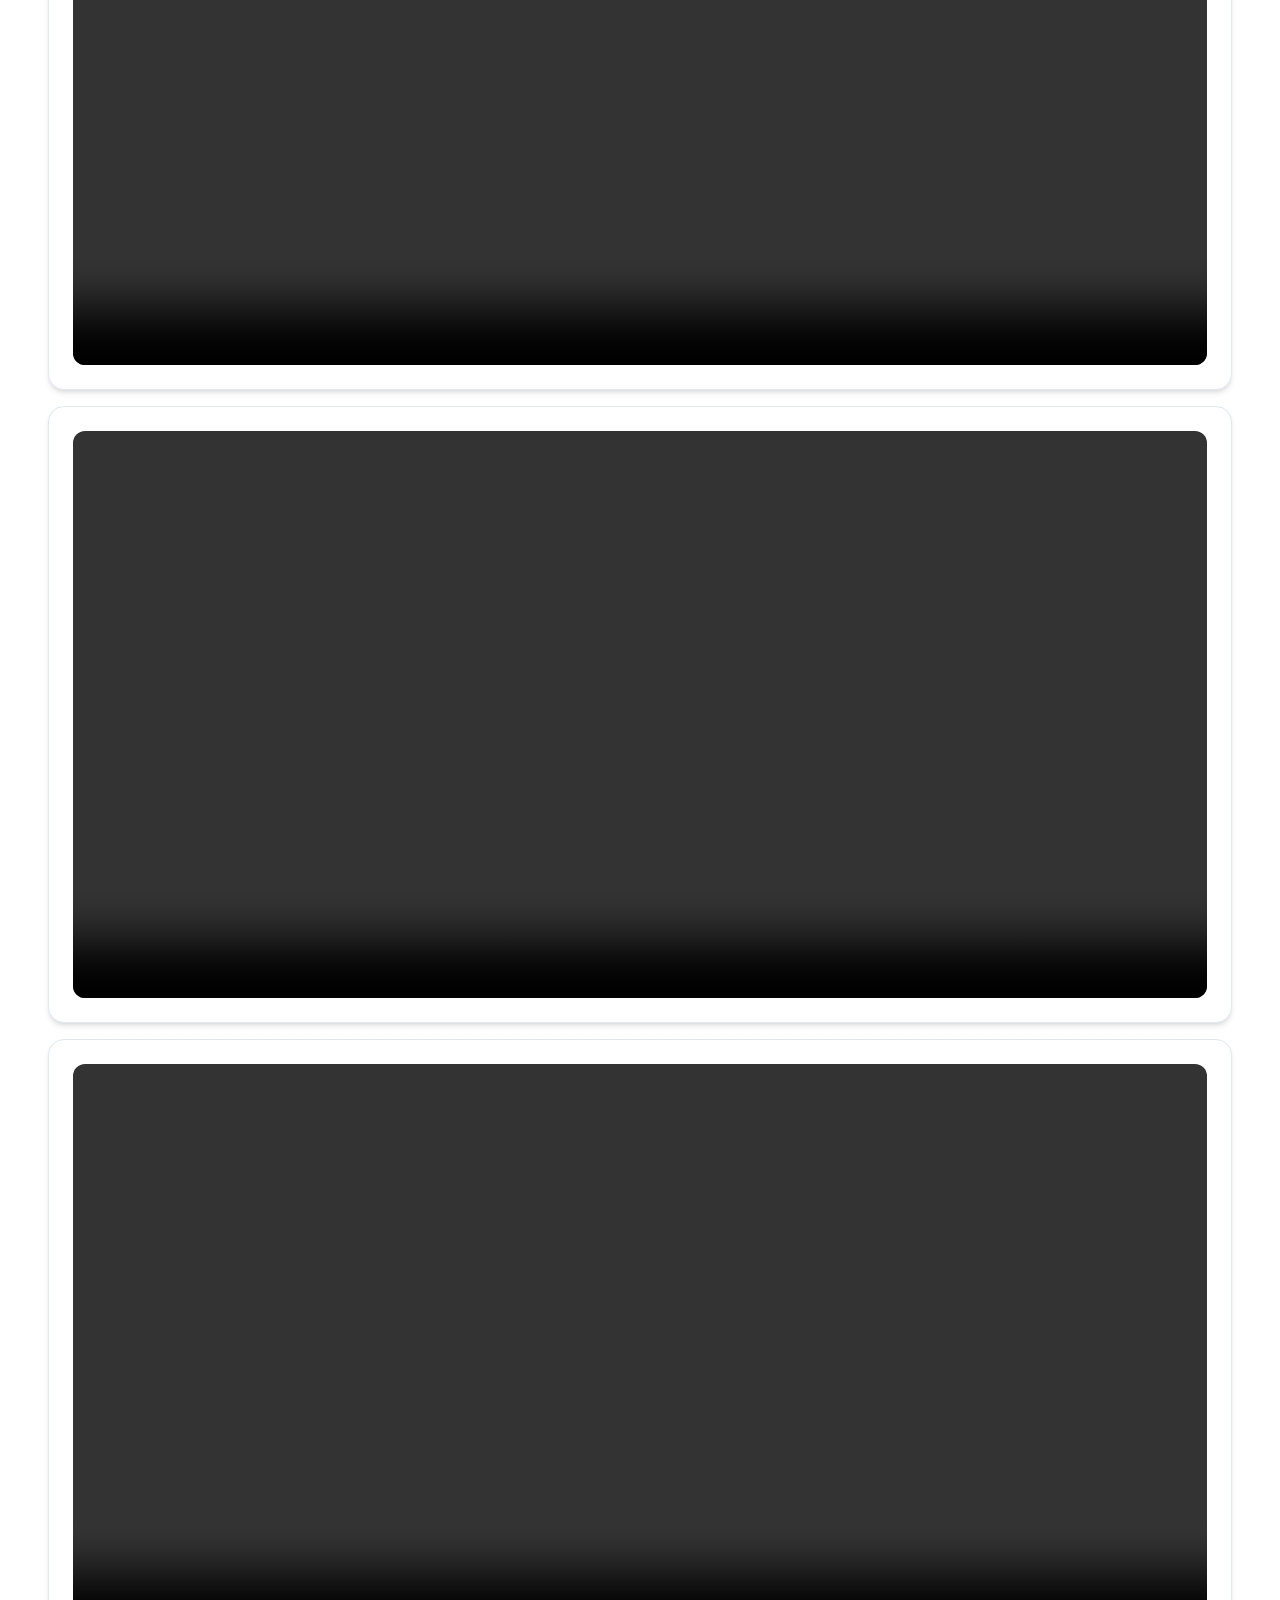
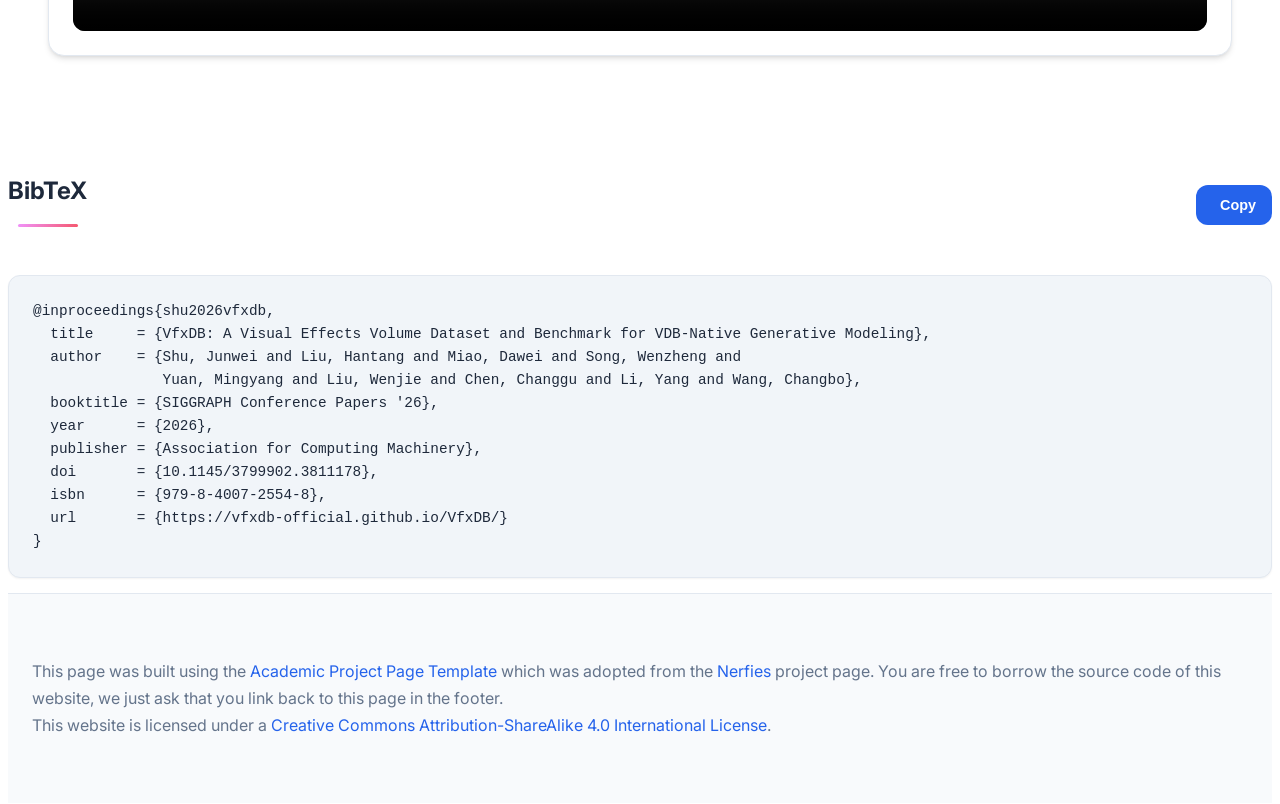
==== commit ca3cbf1e: "Map each author to their affiliation and list Project leaders note first Co-Authored-By: Claude Fabl" ====
--- a/index.html
+++ b/index.html
@@ -176,24 +176,24 @@
           <div class="column has-text-centered">
             <h1 class="title is-1 publication-title"><span class="brand-gradient">VfxDB</span>: A Visual Effects Volume Dataset and Benchmark for VDB-Native Generative Modeling</h1>
             <div class="is-size-5 publication-authors">
-              <span class="author-block">Junwei Shu,</span>
-              <span class="author-block">Hantang Liu<sup>&dagger;</sup>,</span>
-              <span class="author-block">Dawei Miao,</span>
-              <span class="author-block">Wenzheng Song,</span>
-              <span class="author-block">Mingyang Yuan,</span>
-              <span class="author-block">Wenjie Liu,</span>
-              <span class="author-block">Changgu Chen,</span>
-              <span class="author-block">Yang Li<sup>*&dagger;</sup>,</span>
-              <span class="author-block">Changbo Wang<sup>*</sup></span>
+              <span class="author-block">Junwei Shu<sup>1</sup>,</span>
+              <span class="author-block">Hantang Liu<sup>2&dagger;</sup>,</span>
+              <span class="author-block">Dawei Miao<sup>3</sup>,</span>
+              <span class="author-block">Wenzheng Song<sup>1</sup>,</span>
+              <span class="author-block">Mingyang Yuan<sup>1</sup>,</span>
+              <span class="author-block">Wenjie Liu<sup>1</sup>,</span>
+              <span class="author-block">Changgu Chen<sup>1</sup>,</span>
+              <span class="author-block">Yang Li<sup>1*&dagger;</sup>,</span>
+              <span class="author-block">Changbo Wang<sup>1*</sup></span>
             </div>
 
                   <div class="is-size-5 publication-authors">
-                    <span class="author-block">East China Normal University &nbsp;&middot;&nbsp; KunByte &nbsp;&middot;&nbsp; Independent Researcher</span>
+                    <span class="author-block"><sup>1</sup>East China Normal University &nbsp;&middot;&nbsp; <sup>2</sup>KunByte &nbsp;&middot;&nbsp; <sup>3</sup>Independent Researcher</span>
                   </div>
                   <div class="is-size-6 publication-authors">
+                    <span class="author-block"><sup>&dagger;</sup>Project leaders</span>
+                    &nbsp;&nbsp;
                     <span class="author-block"><sup>*</sup>Corresponding authors</span>
-                    &nbsp;&nbsp;
-                    <span class="author-block"><sup>&dagger;</sup>Project leaders</span>
                   </div>
 
                   <div class="publication-venue">
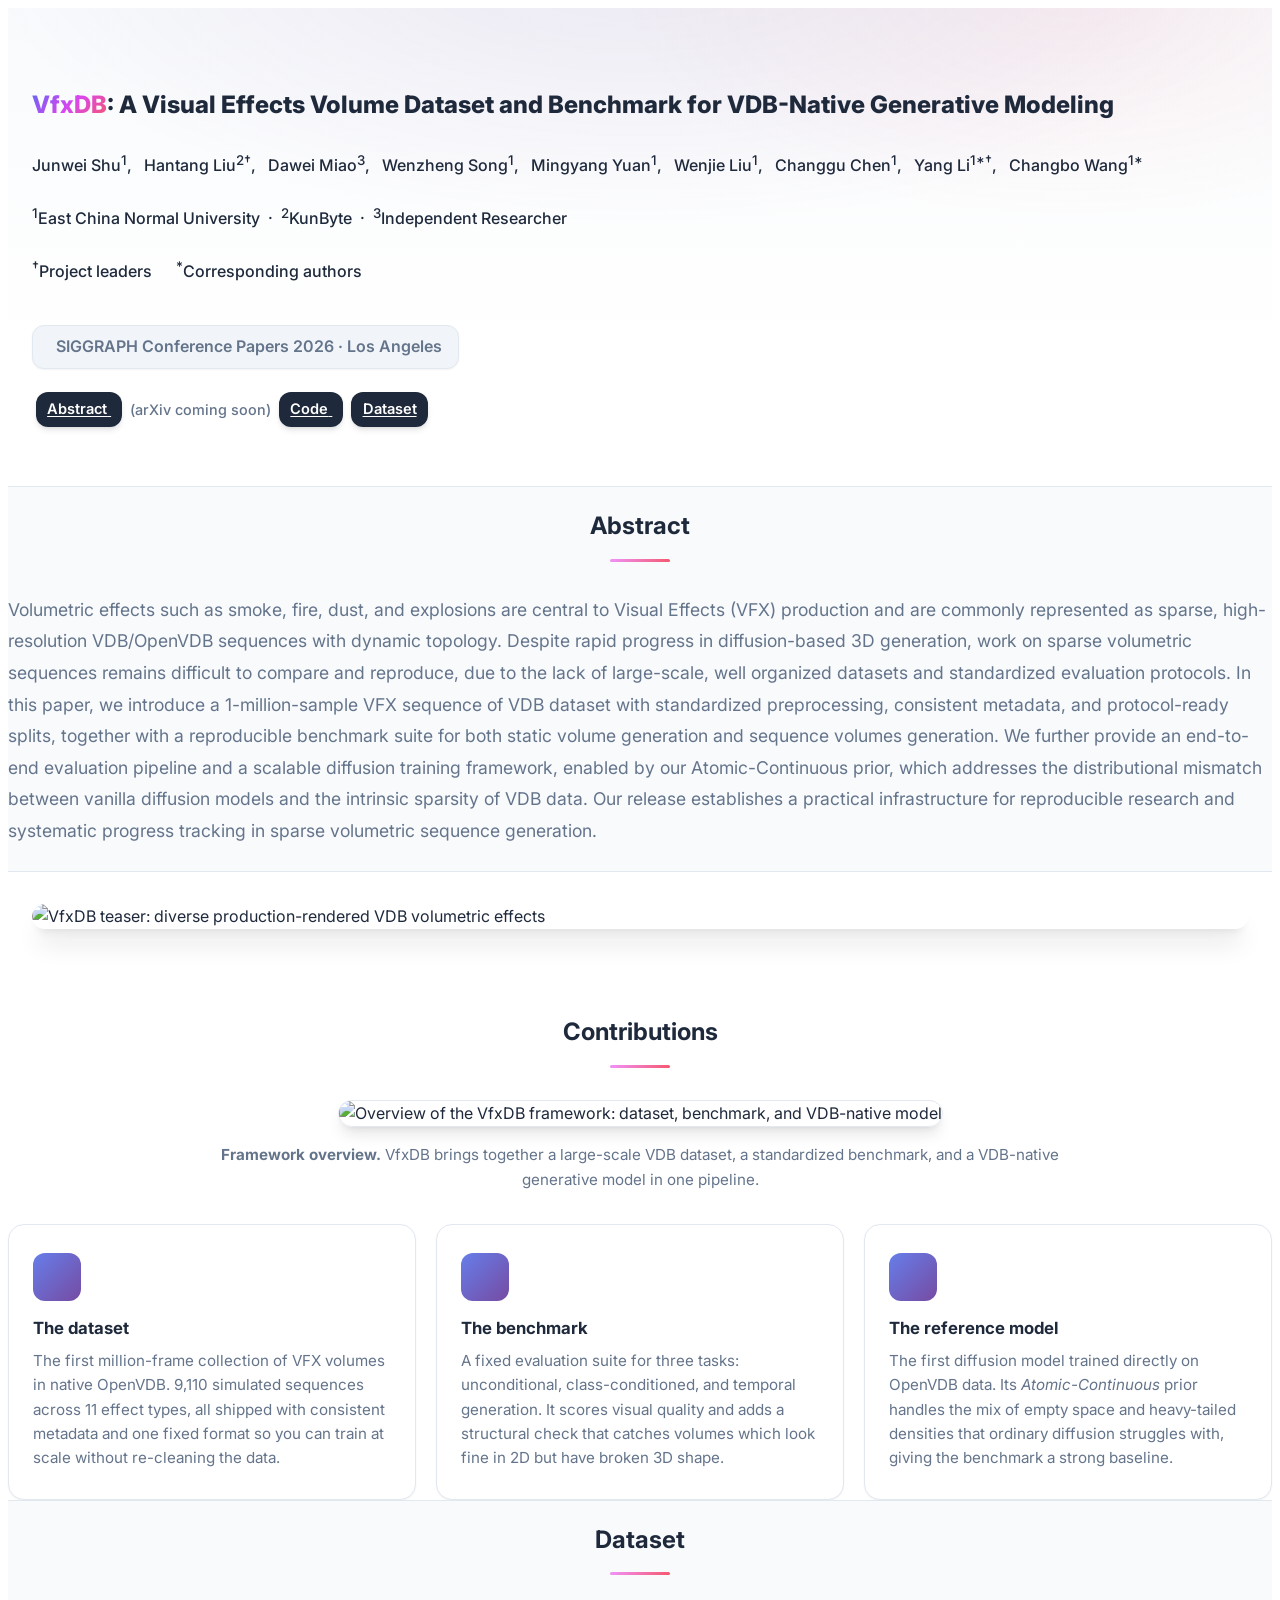
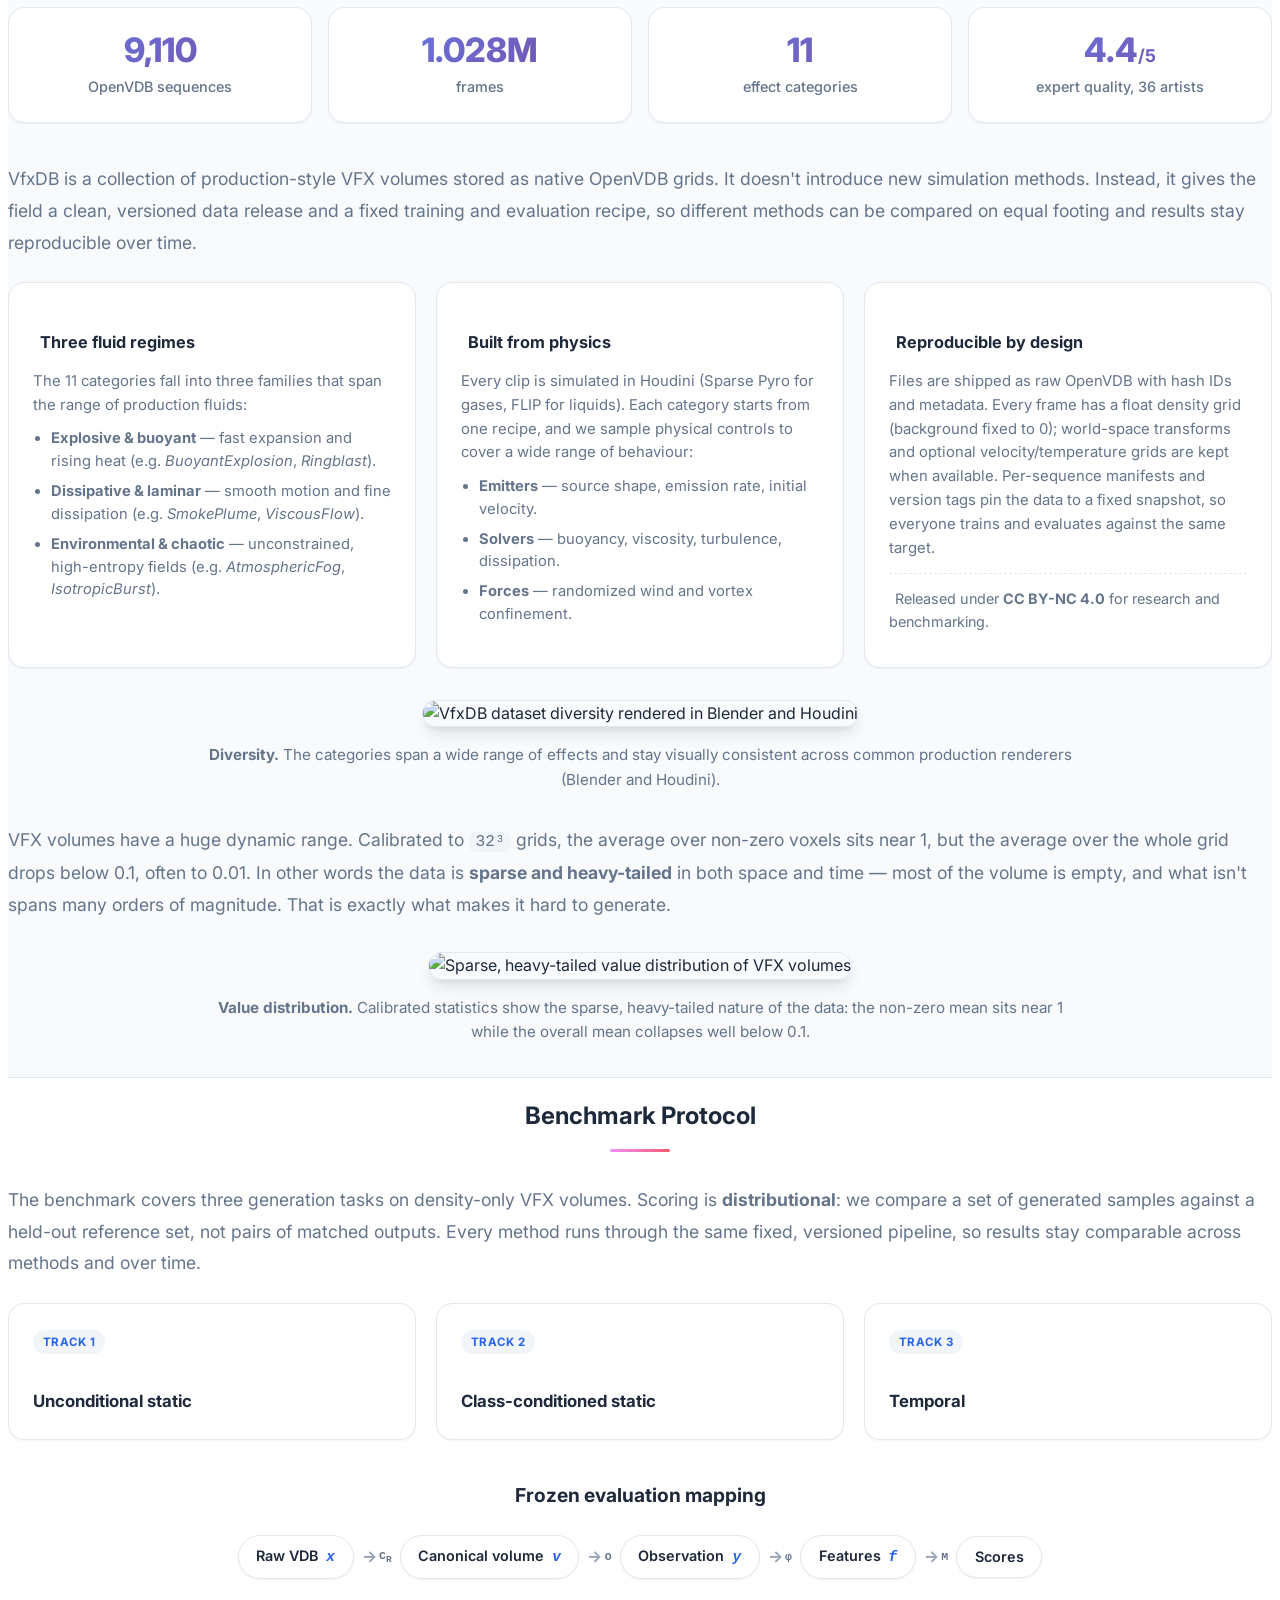
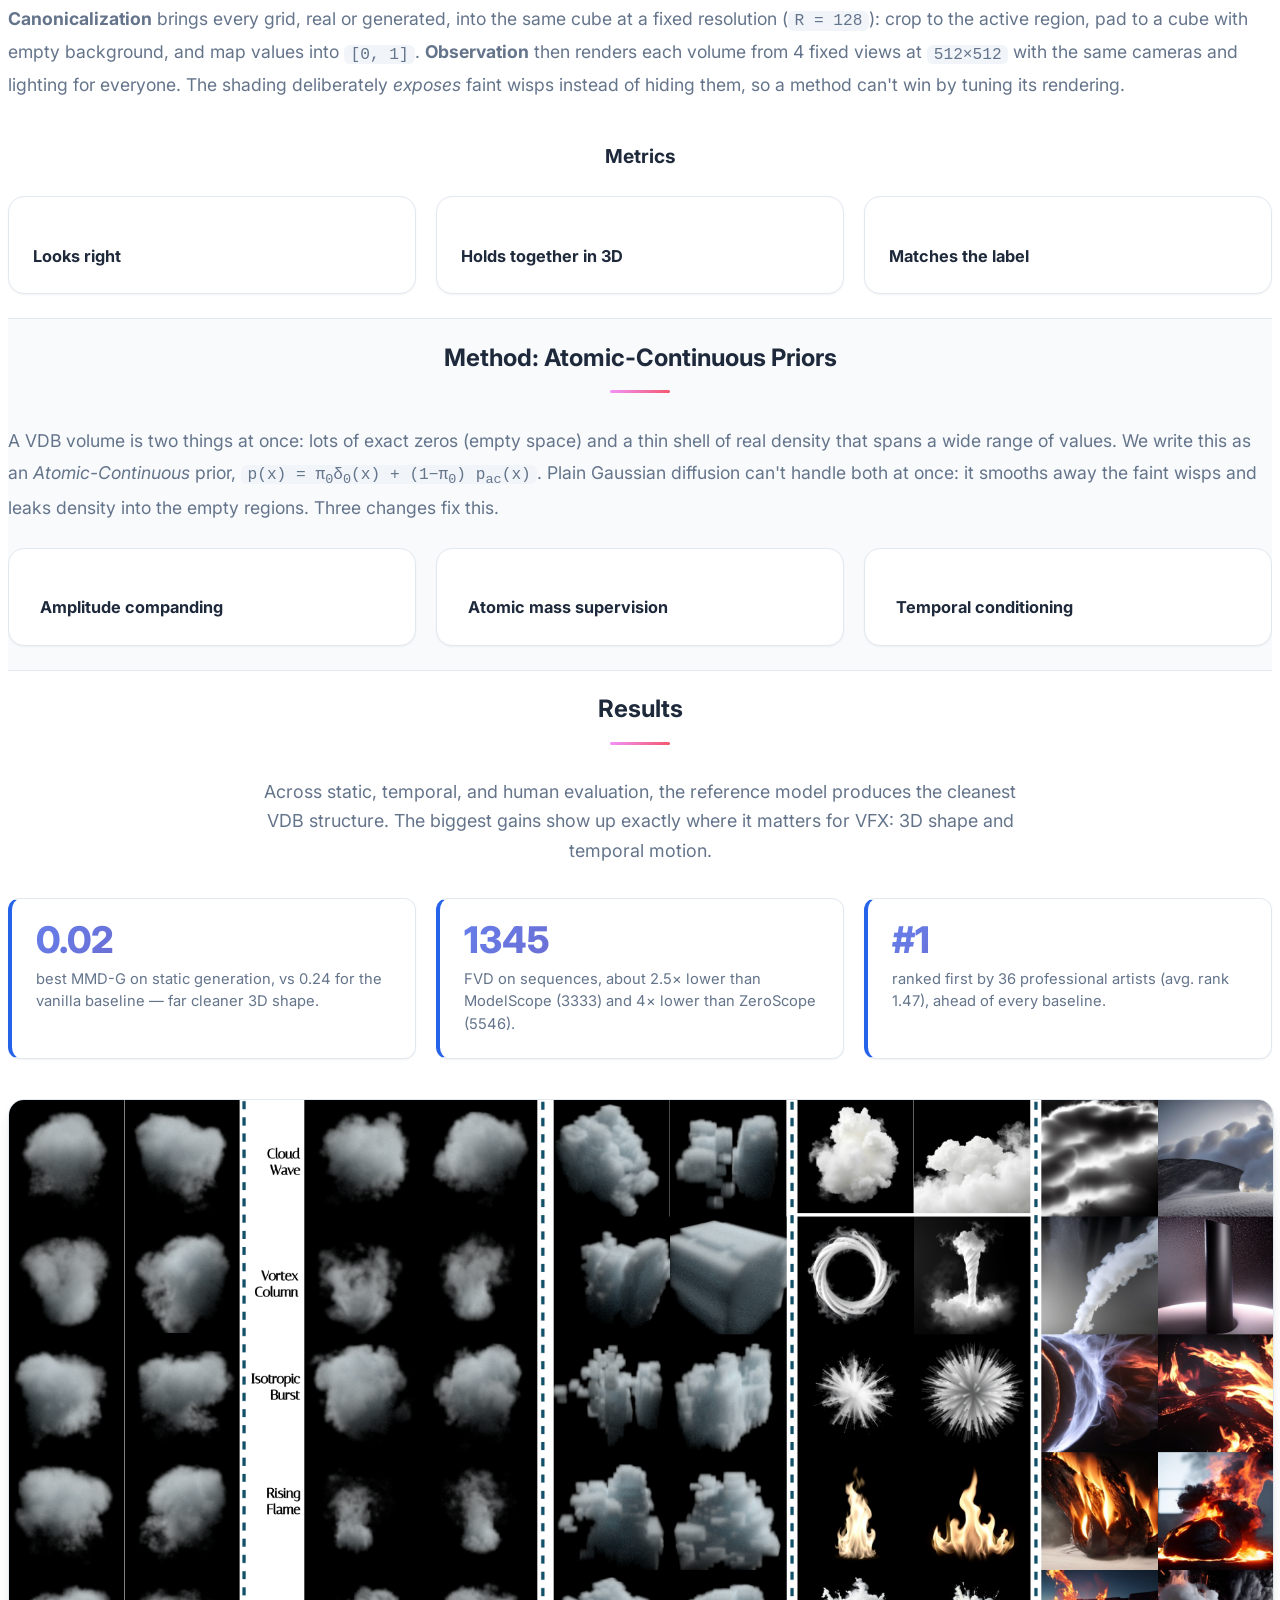
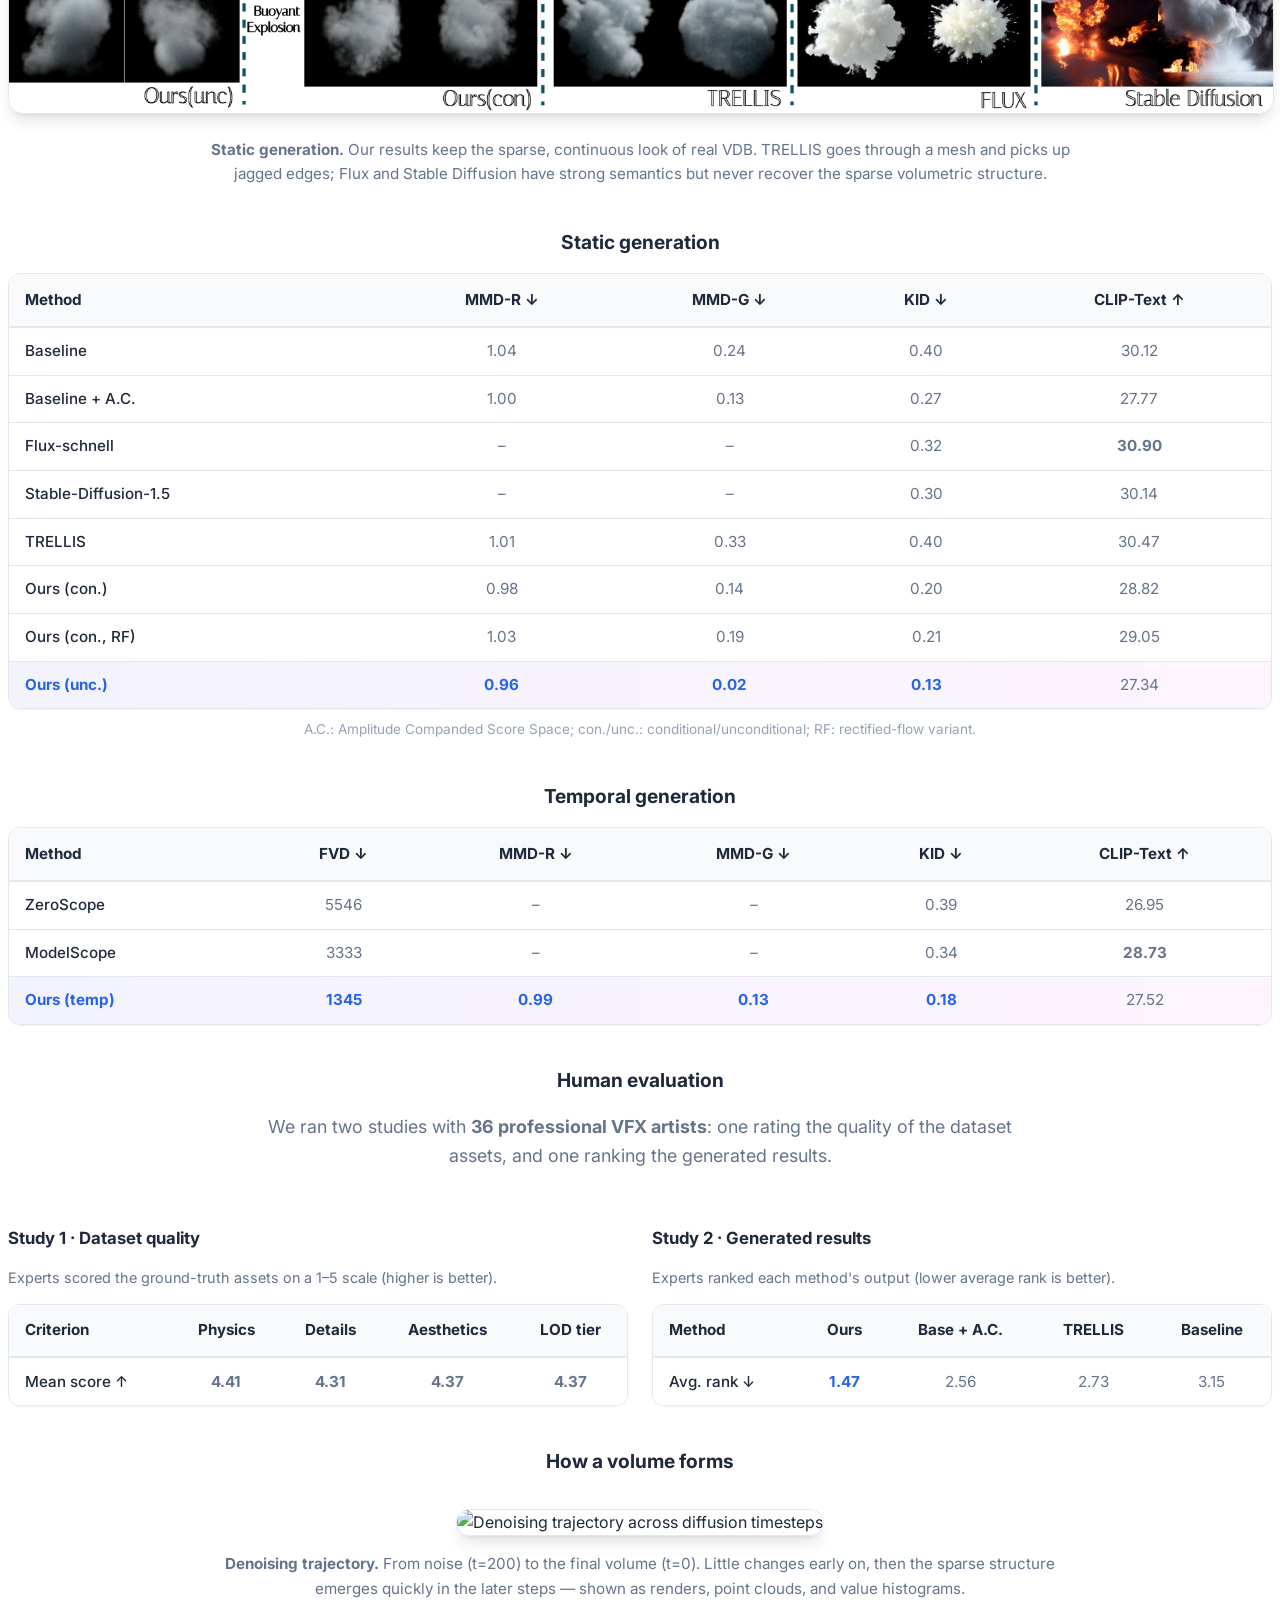
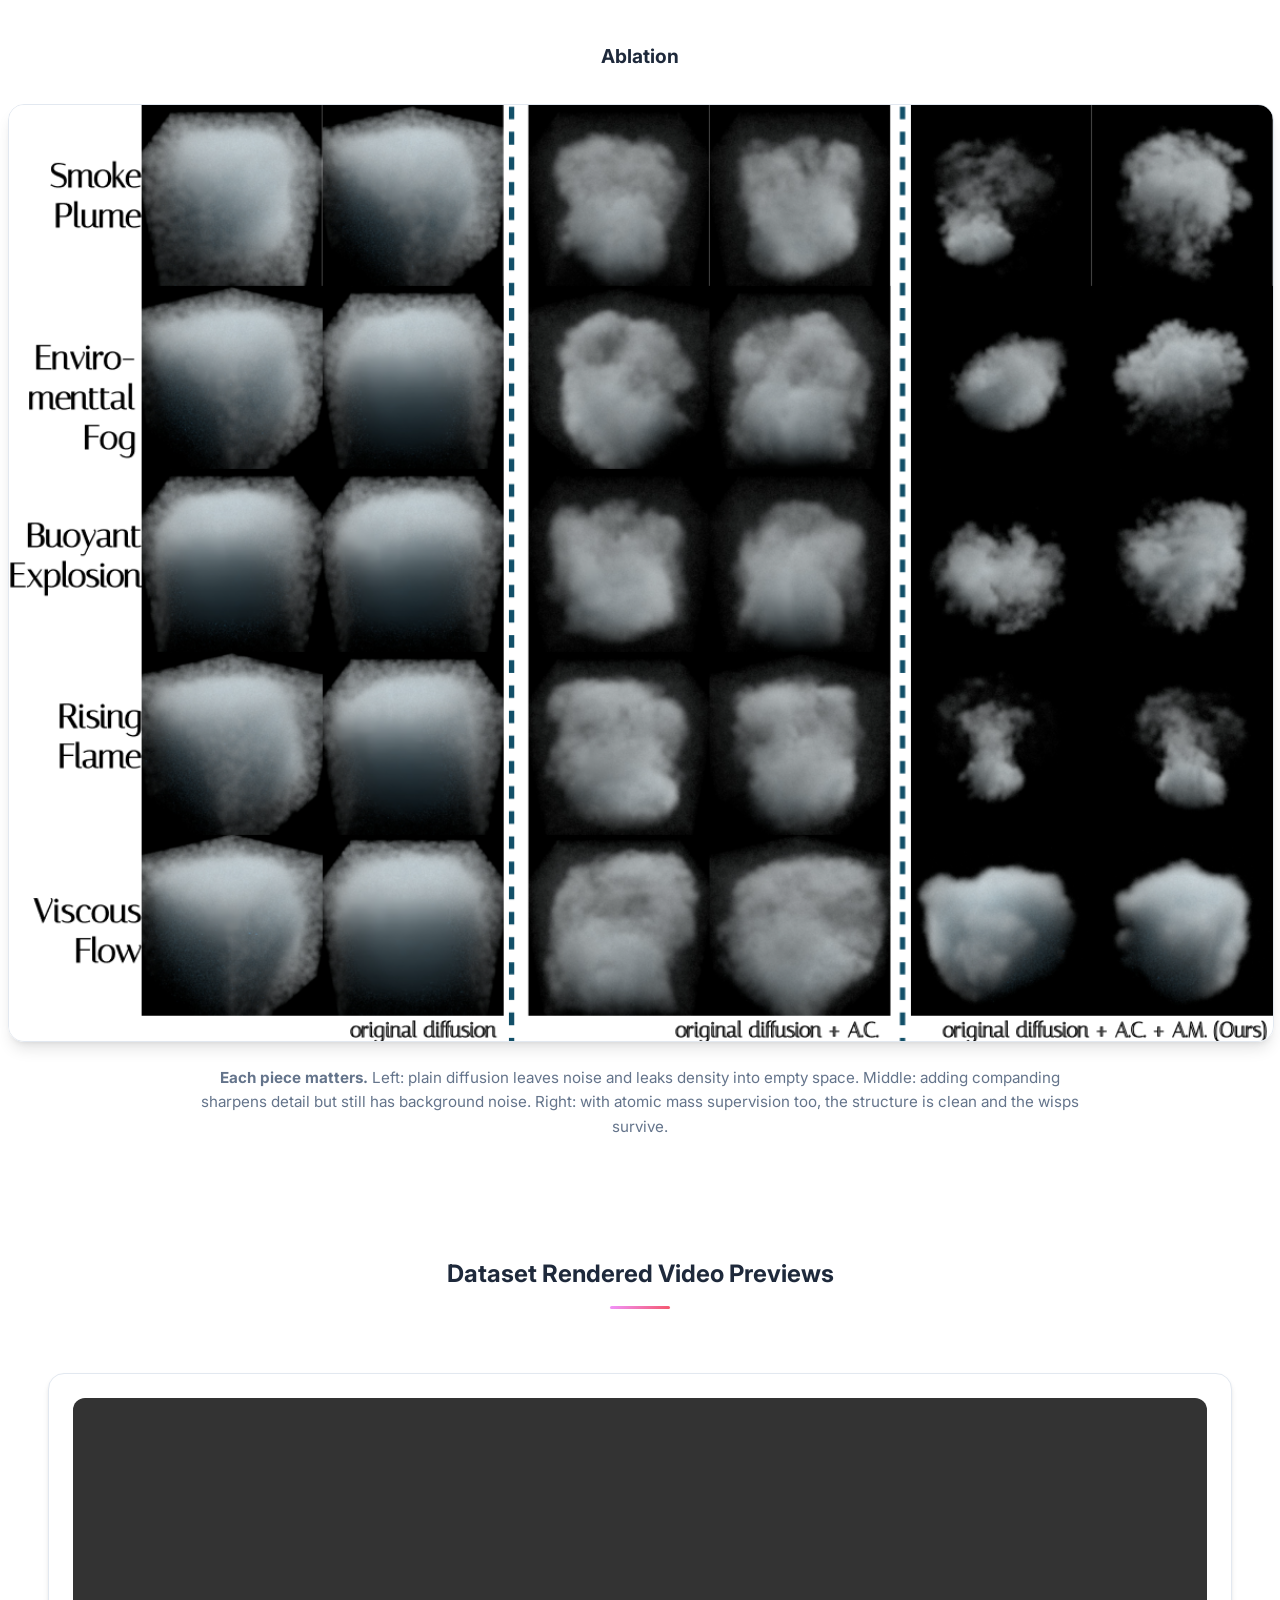
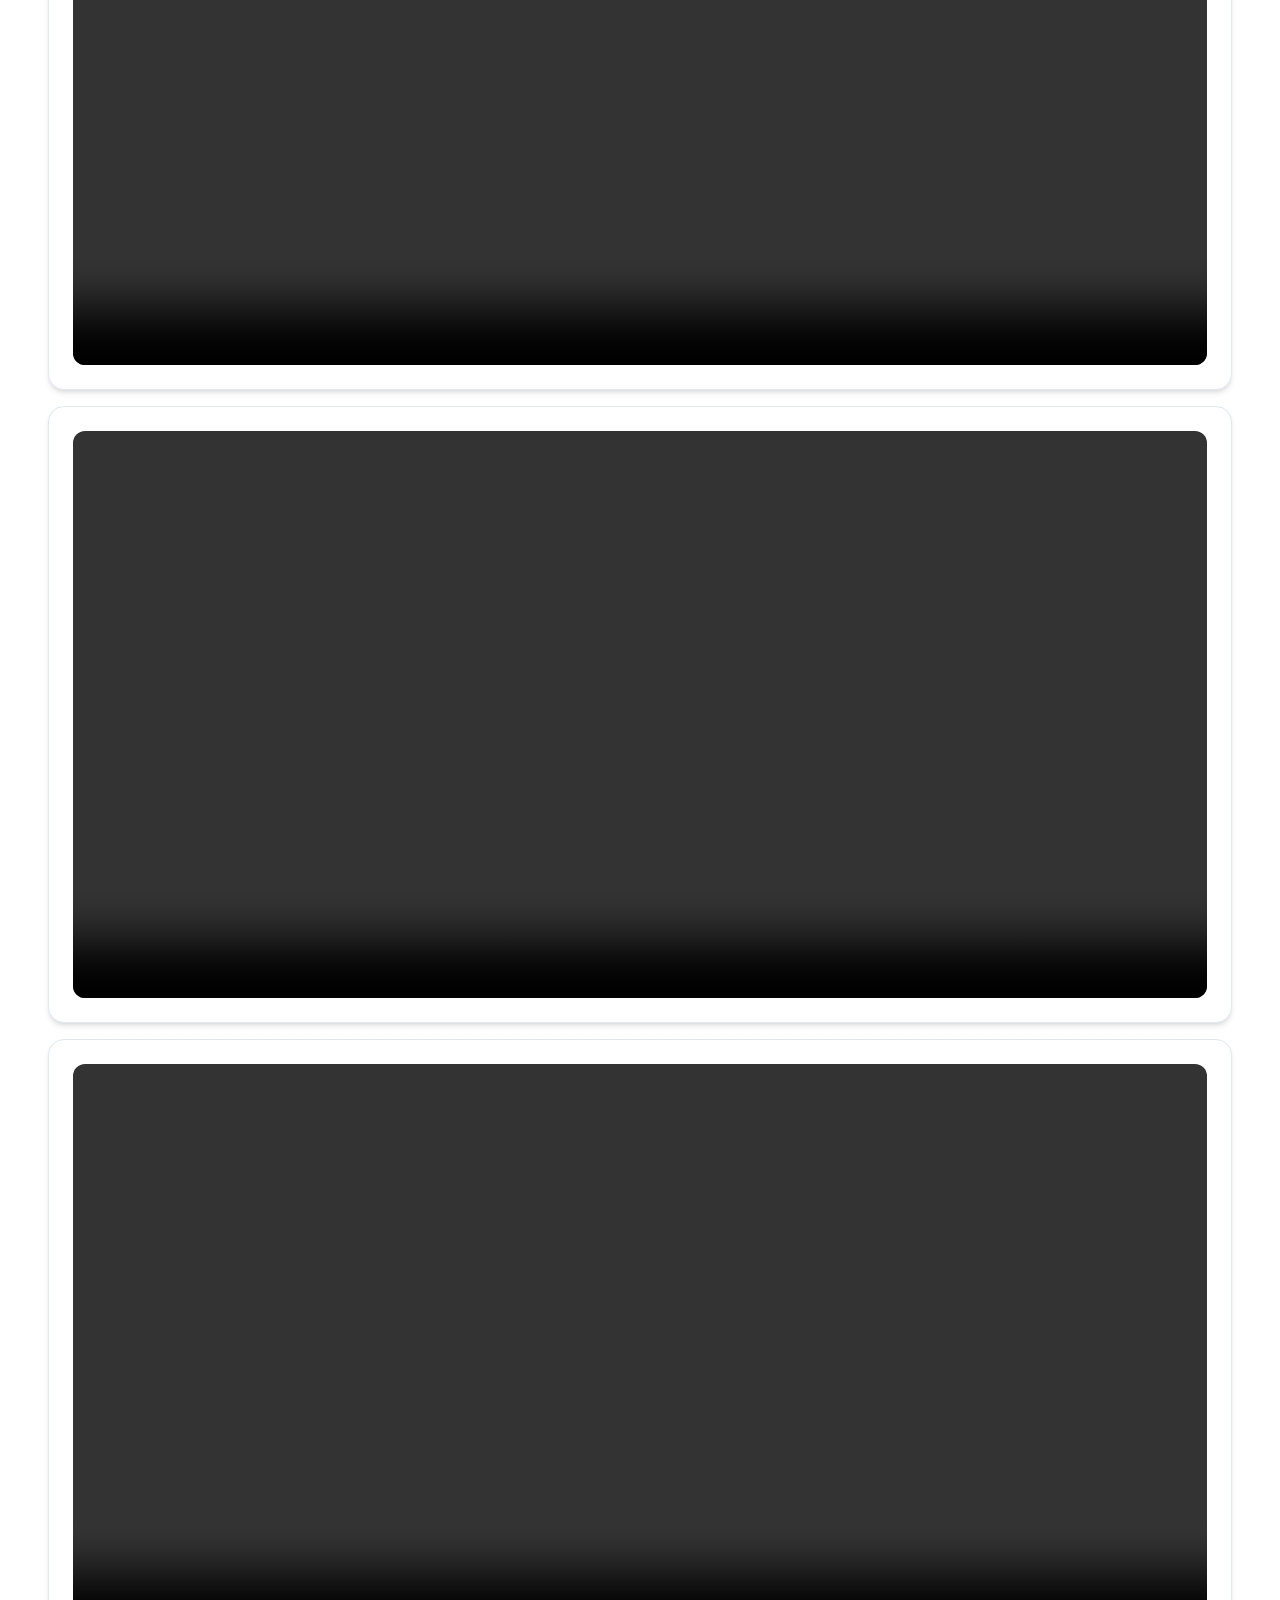
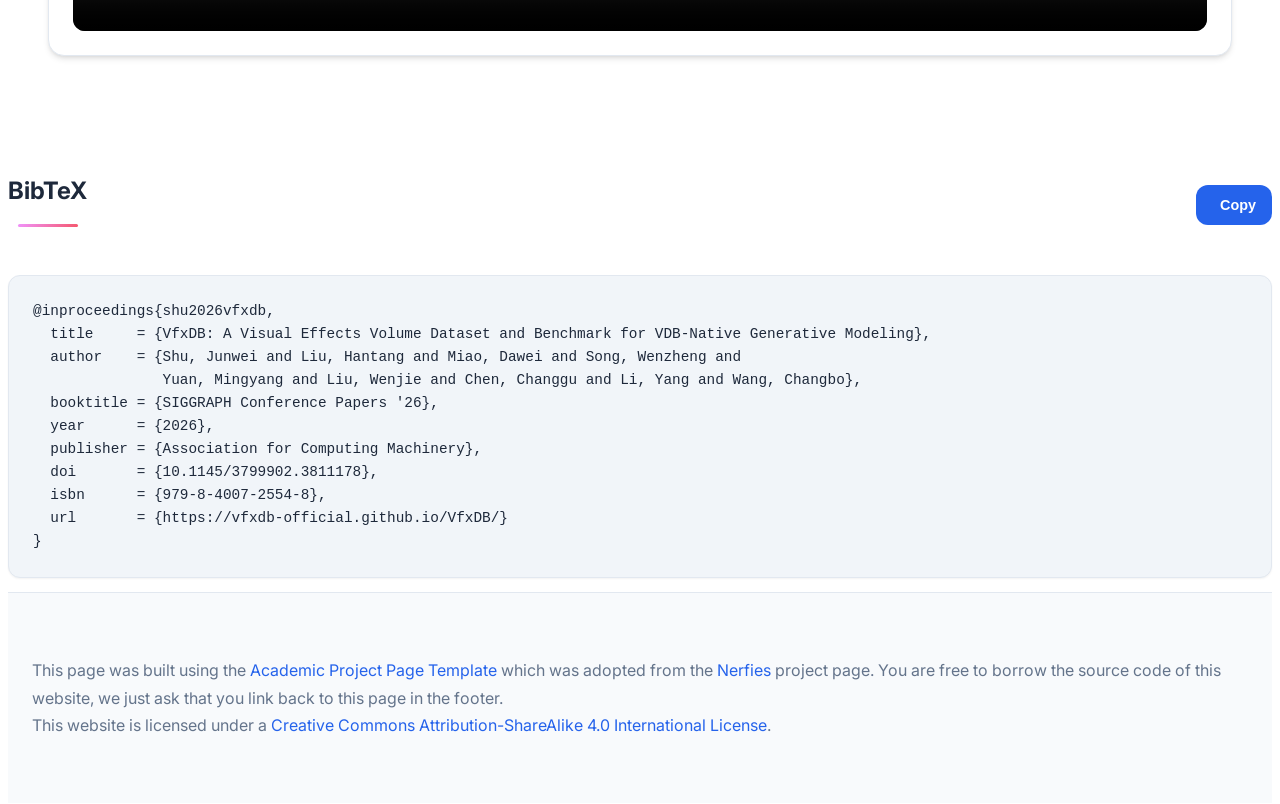
==== commit afe42902: "Index project page as paper abstract" ====
--- a/index.html
+++ b/index.html
@@ -48,6 +48,7 @@
   <meta name="citation_publication_date" content="2026">
   <meta name="citation_conference_title" content="SIGGRAPH Conference Papers '26">
   <meta name="citation_doi" content="10.1145/3799902.3811178">
+  <meta name="citation_abstract_html_url" content="https://vfxdb-official.github.io/VfxDB/">
   
   <!-- Additional SEO -->
   <meta name="theme-color" content="#2563eb">
@@ -135,7 +136,7 @@
     },
     "isAccessibleForFree": true,
     "license": "https://creativecommons.org/licenses/by/4.0/",
-    "mainEntity": {
+    "mainEntityOfPage": {
       "@type": "WebPage",
       "@id": "https://vfxdb-official.github.io/VfxDB/"
     },
@@ -204,13 +205,13 @@
                   <div class="column has-text-centered">
                     <div class="publication-links">
                       <span class="link-block">
-                        <span class="external-link button is-normal is-rounded is-dark is-disabled" aria-disabled="true" data-resource-link="paper">
+                        <a href="#abstract" class="external-link button is-normal is-rounded is-dark" data-resource-link="paper">
                         <span class="icon">
-                          <i class="fas fa-file-pdf"></i>
+                          <i class="fas fa-file-alt"></i>
                         </span>
-                        <span>Paper</span>
-                      </span>
-                      <span class="link-note">(Coming soon)</span>
+                        <span>Abstract</span>
+                      </a>
+                      <span class="link-note">(arXiv coming soon)</span>
                     </span>
 
                     <span class="link-block">
@@ -240,21 +241,8 @@
   </div>
 </section>
 
-
-<!-- Teaser -->
-<section class="hero teaser">
-  <div class="container is-max-desktop">
-    <div class="hero-body">
-      <figure class="teaser-figure">
-        <img src="static/images/main_image.jpg" alt="VfxDB teaser: diverse production-rendered VDB volumetric effects" loading="lazy">
-      </figure>
-    </div>
-  </div>
-</section>
-<!-- End teaser -->
-
 <!-- Paper abstract -->
-<section class="section hero is-light">
+<section class="section hero is-light" id="abstract">
   <div class="container is-max-desktop">
     <div class="columns is-centered has-text-centered">
       <div class="column is-four-fifths">
@@ -269,6 +257,18 @@
   </div>
 </section>
 <!-- End paper abstract -->
+
+<!-- Teaser -->
+<section class="hero teaser">
+  <div class="container is-max-desktop">
+    <div class="hero-body">
+      <figure class="teaser-figure">
+        <img src="static/images/main_image.jpg" alt="VfxDB teaser: diverse production-rendered VDB volumetric effects" loading="lazy">
+      </figure>
+    </div>
+  </div>
+</section>
+<!-- End teaser -->
 
 
 <!-- Contributions / Highlights -->
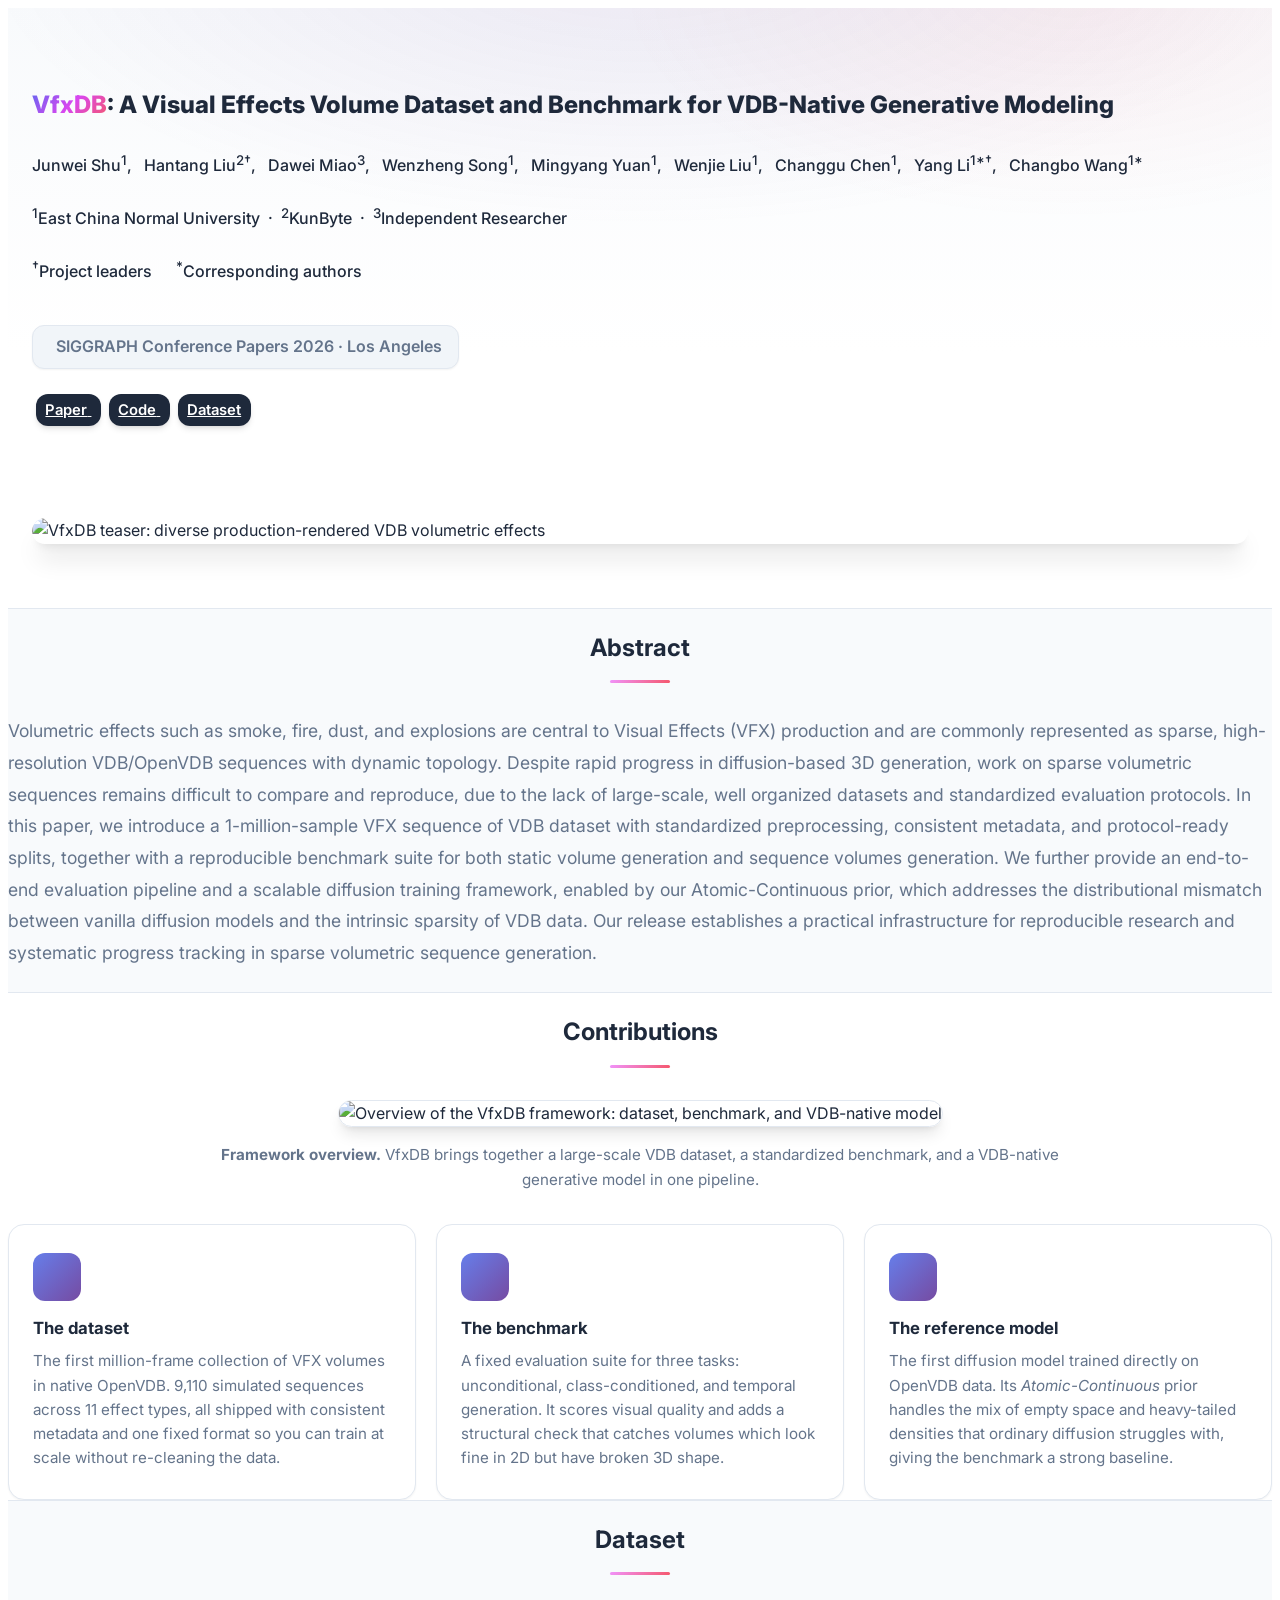
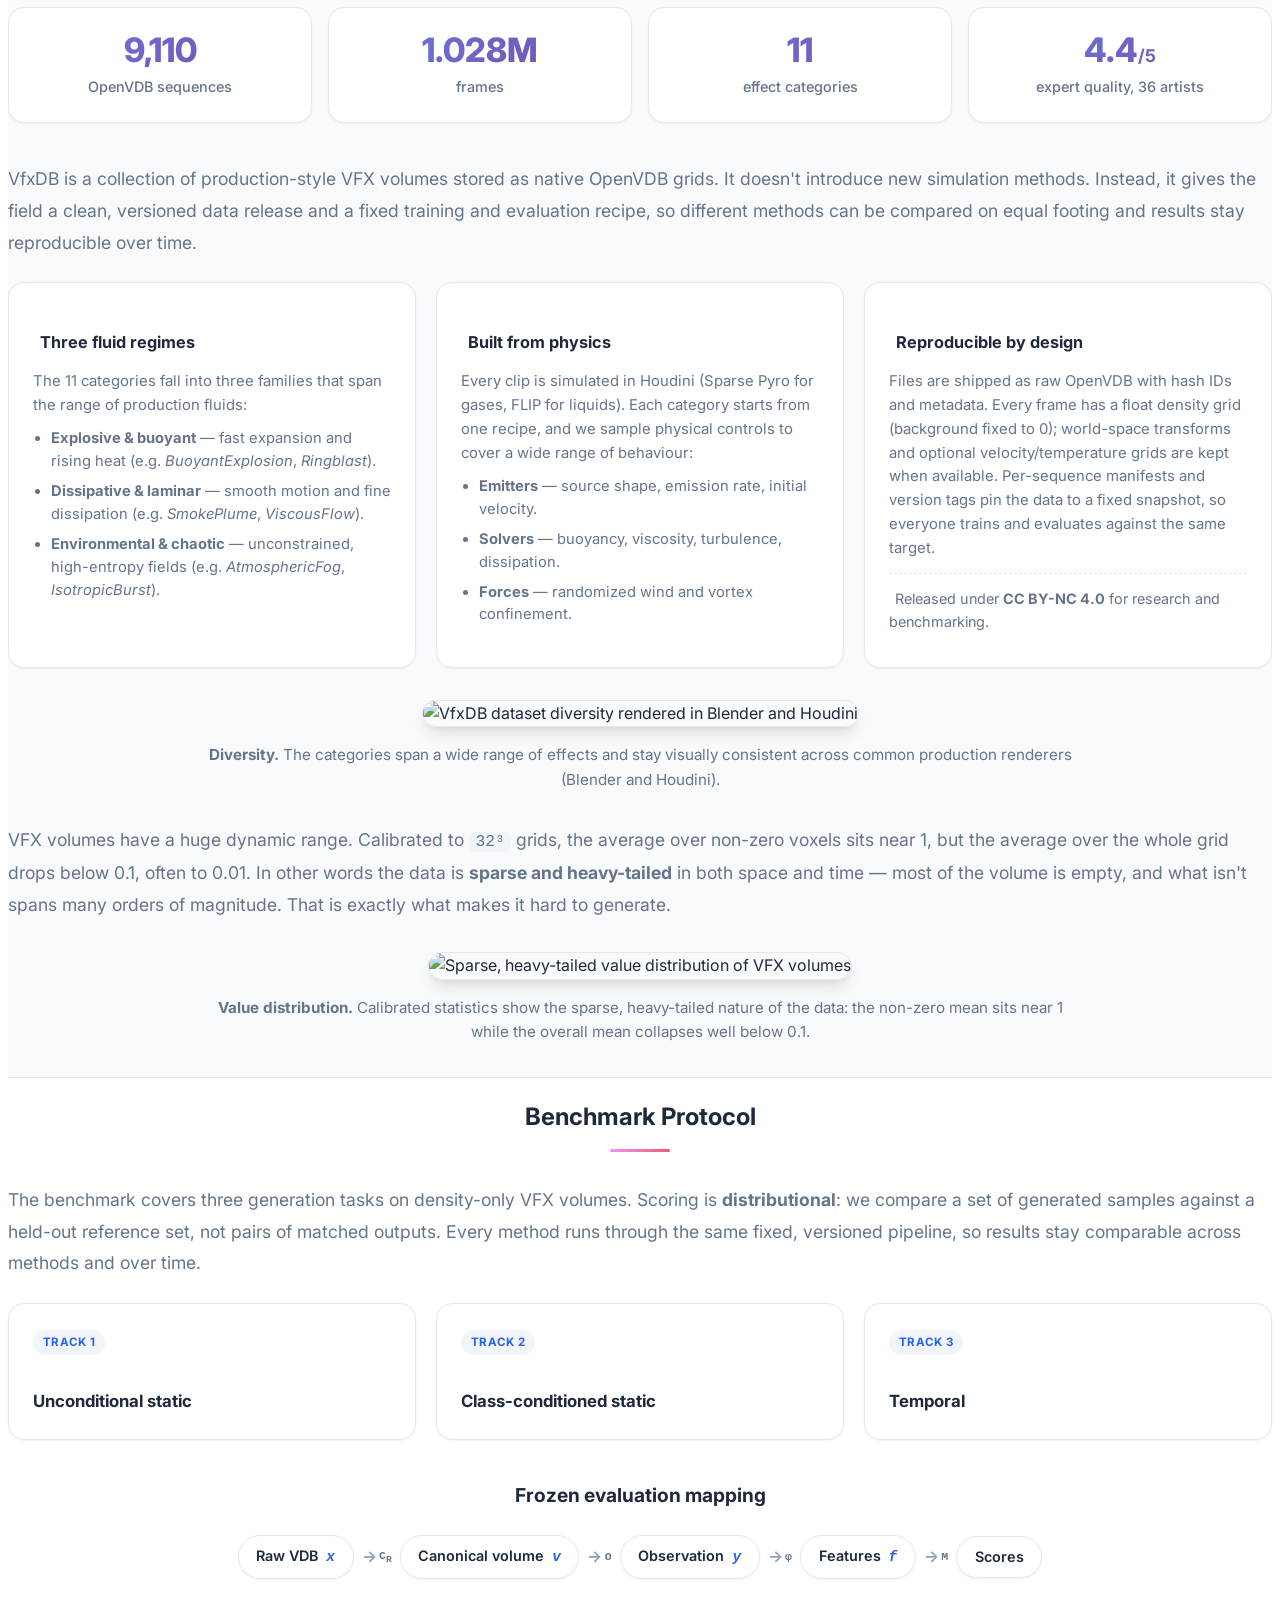
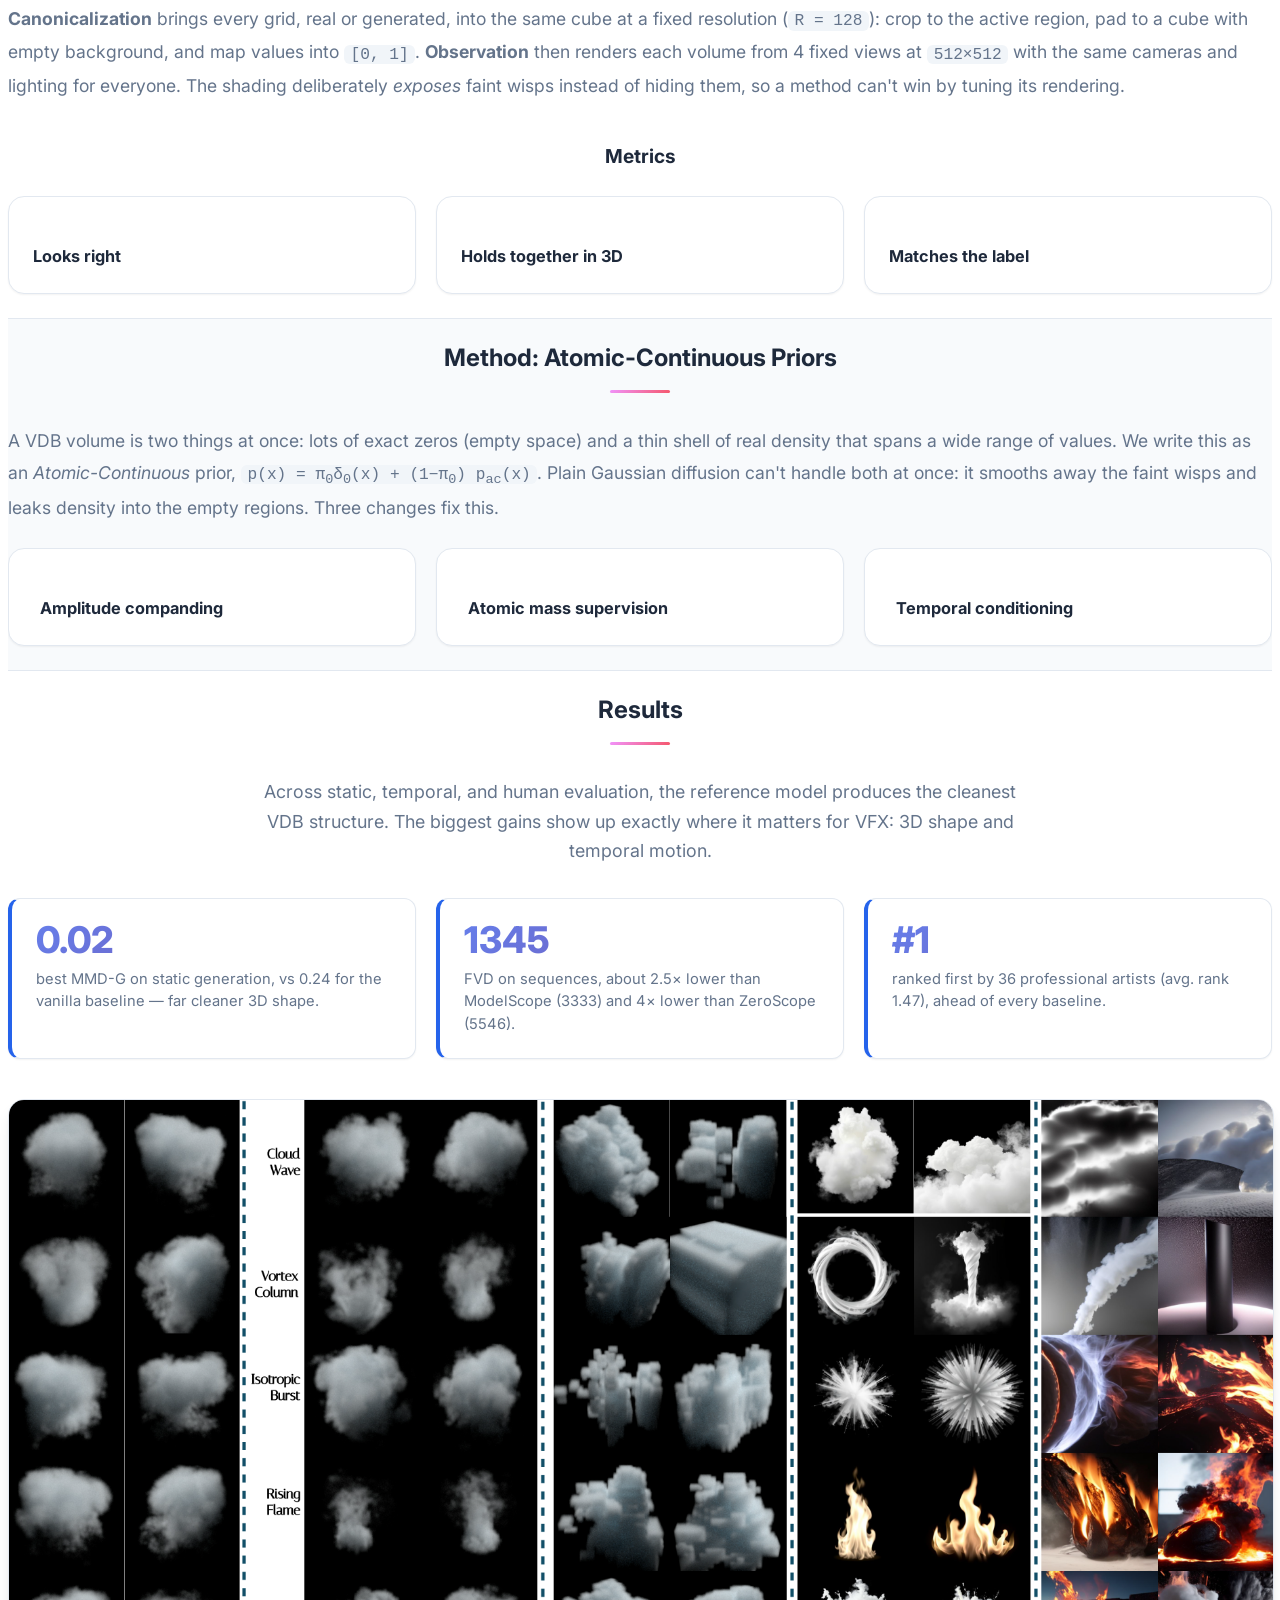
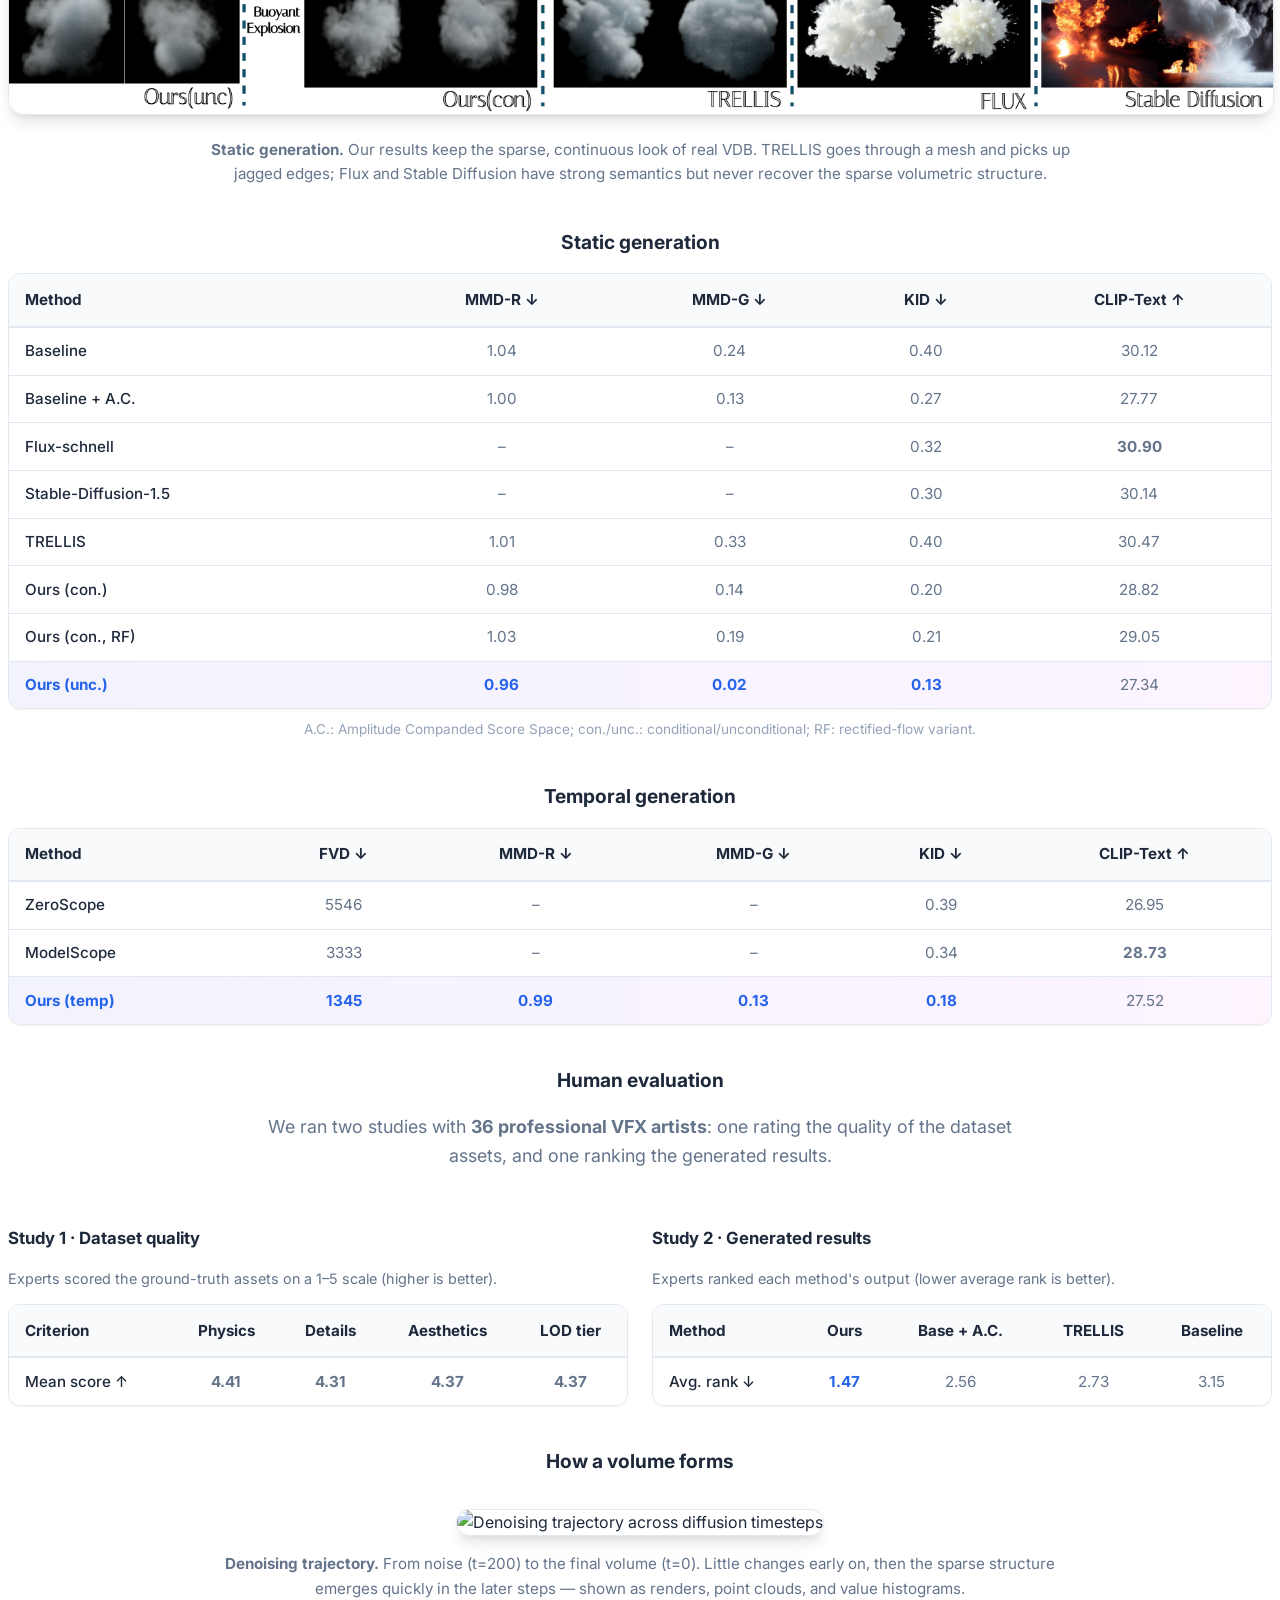
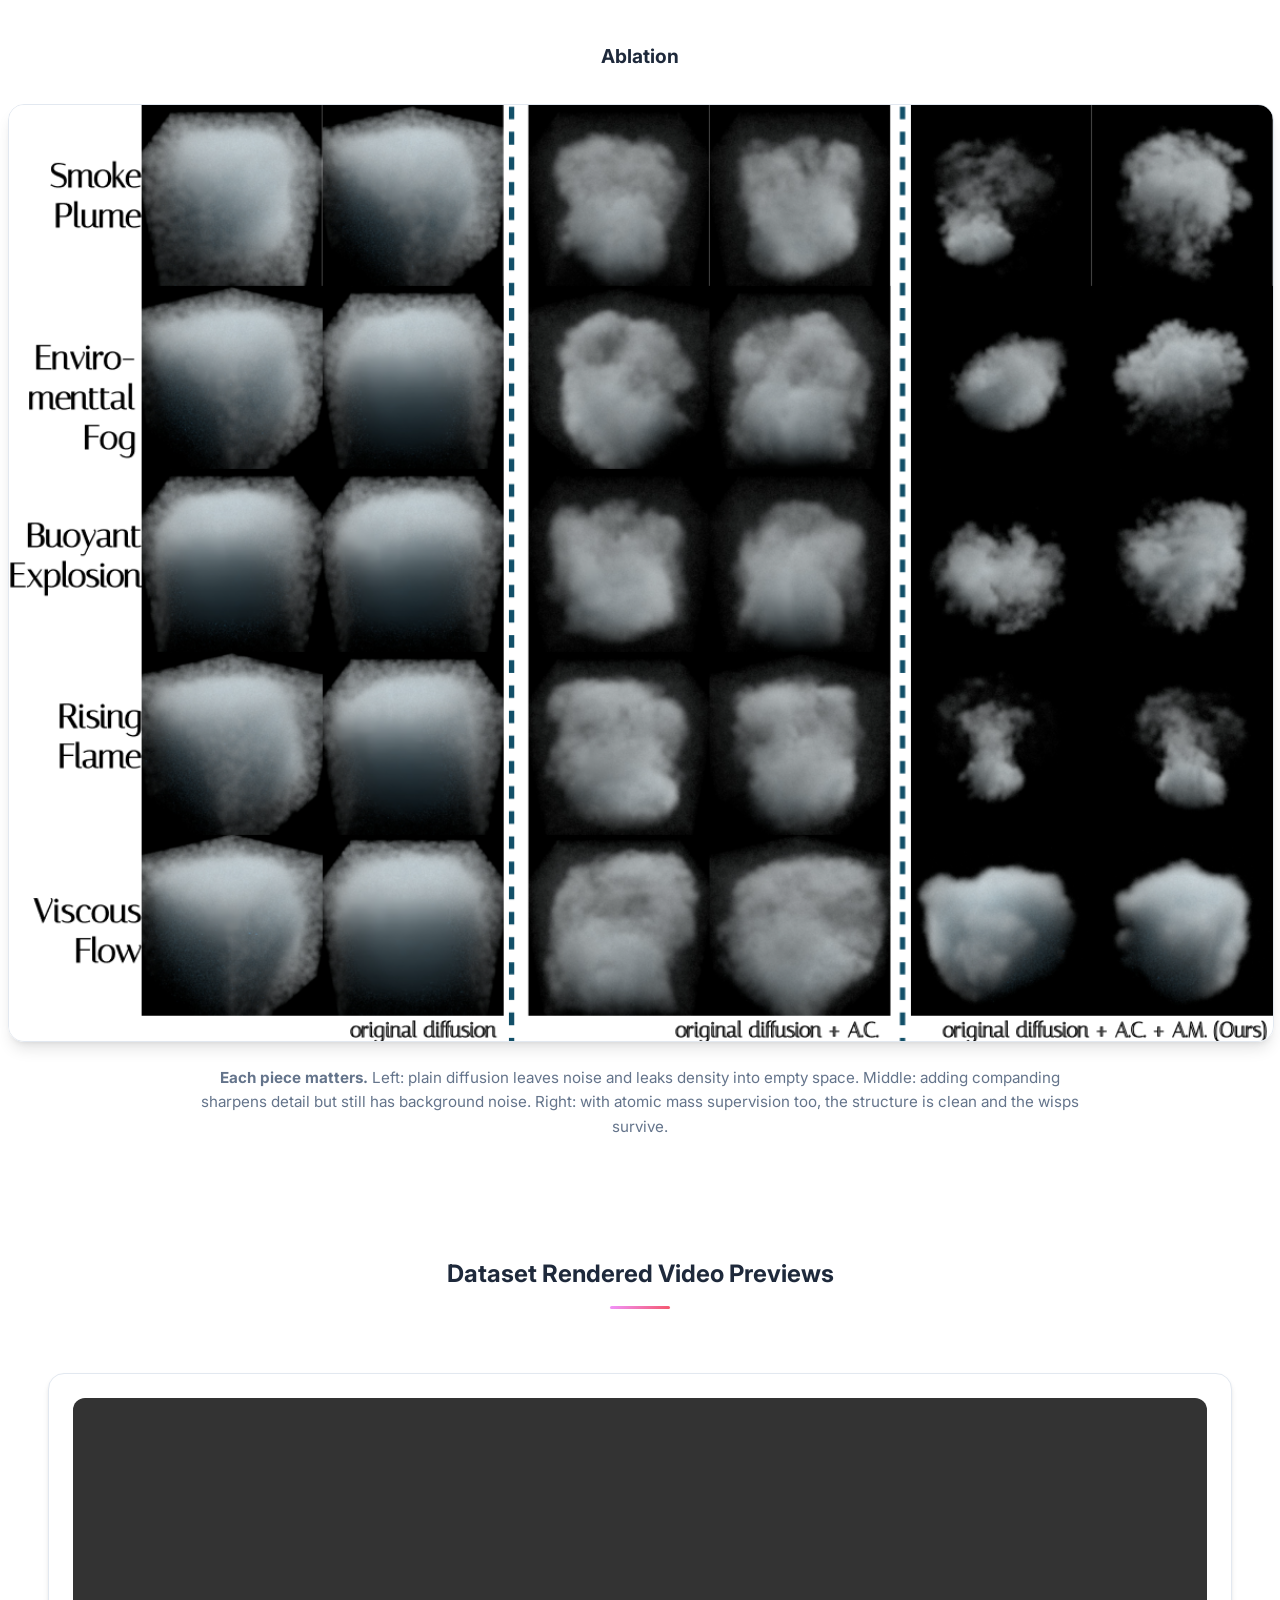
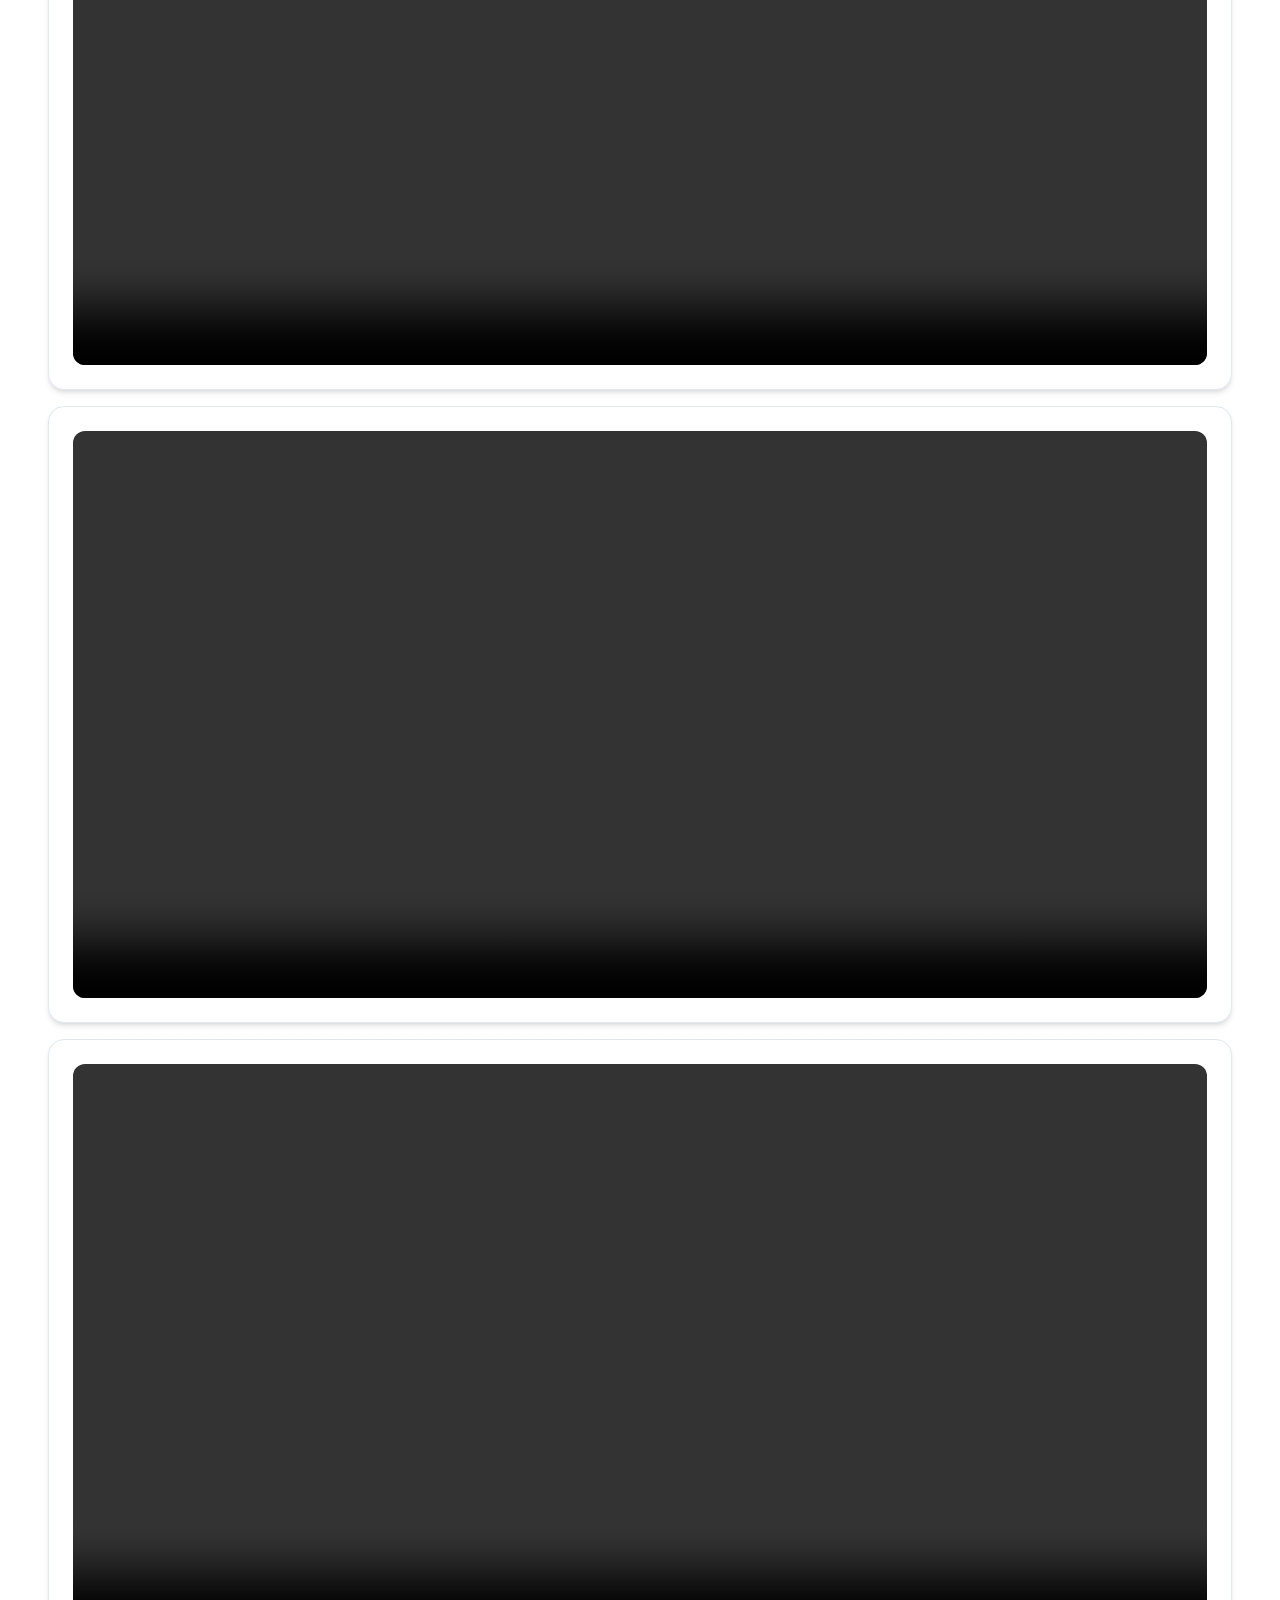
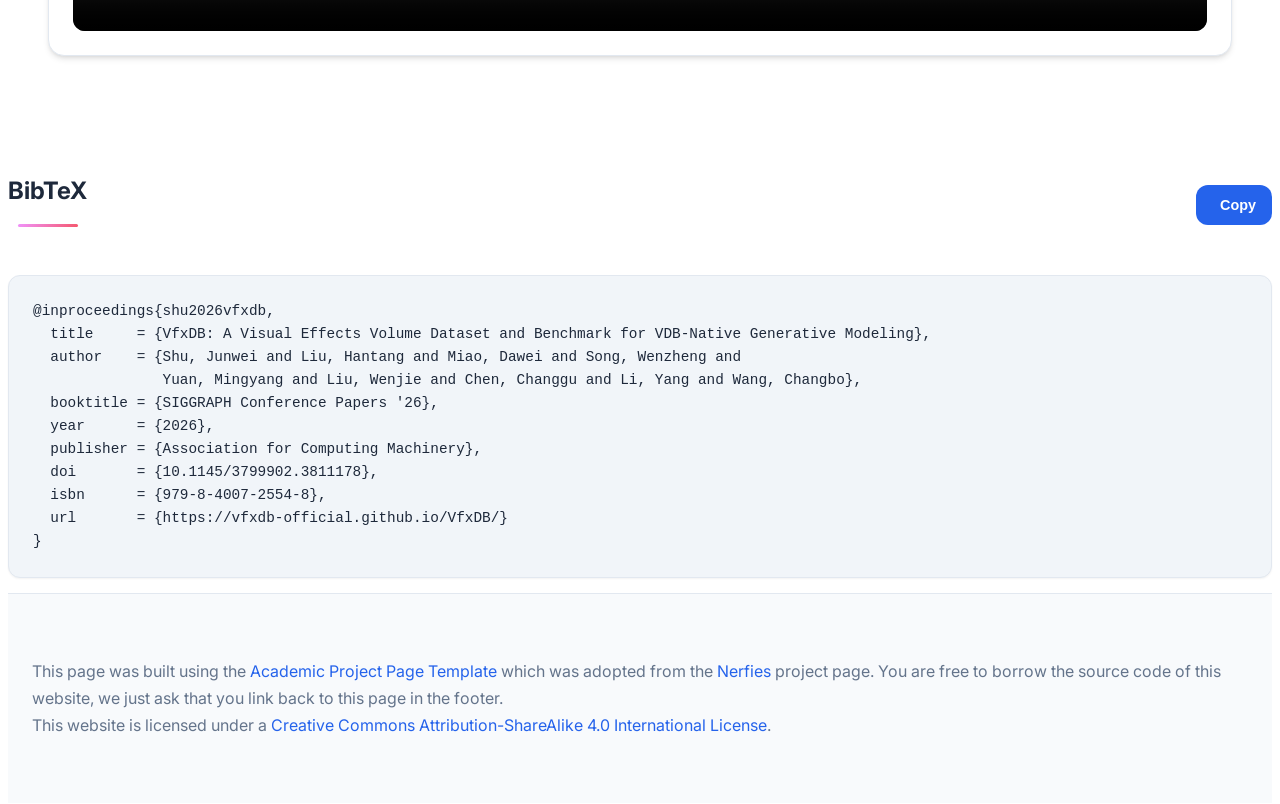
==== commit 24ded7d8: "Point Paper button to project page" ====
--- a/index.html
+++ b/index.html
@@ -48,7 +48,6 @@
   <meta name="citation_publication_date" content="2026">
   <meta name="citation_conference_title" content="SIGGRAPH Conference Papers '26">
   <meta name="citation_doi" content="10.1145/3799902.3811178">
-  <meta name="citation_abstract_html_url" content="https://vfxdb-official.github.io/VfxDB/">
   
   <!-- Additional SEO -->
   <meta name="theme-color" content="#2563eb">
@@ -136,7 +135,7 @@
     },
     "isAccessibleForFree": true,
     "license": "https://creativecommons.org/licenses/by/4.0/",
-    "mainEntityOfPage": {
+    "mainEntity": {
       "@type": "WebPage",
       "@id": "https://vfxdb-official.github.io/VfxDB/"
     },
@@ -205,13 +204,13 @@
                   <div class="column has-text-centered">
                     <div class="publication-links">
                       <span class="link-block">
-                        <a href="#abstract" class="external-link button is-normal is-rounded is-dark" data-resource-link="paper">
+                        <a href="https://vfxdb-official.github.io/VfxDB/" target="_blank" rel="noopener noreferrer" data-resource-link="paper"
+                        class="external-link button is-normal is-rounded is-dark">
                         <span class="icon">
-                          <i class="fas fa-file-alt"></i>
+                          <i class="fas fa-file-pdf"></i>
                         </span>
-                        <span>Abstract</span>
+                        <span>Paper</span>
                       </a>
-                      <span class="link-note">(arXiv coming soon)</span>
                     </span>
 
                     <span class="link-block">
@@ -241,8 +240,21 @@
   </div>
 </section>
 
+
+<!-- Teaser -->
+<section class="hero teaser">
+  <div class="container is-max-desktop">
+    <div class="hero-body">
+      <figure class="teaser-figure">
+        <img src="static/images/main_image.jpg" alt="VfxDB teaser: diverse production-rendered VDB volumetric effects" loading="lazy">
+      </figure>
+    </div>
+  </div>
+</section>
+<!-- End teaser -->
+
 <!-- Paper abstract -->
-<section class="section hero is-light" id="abstract">
+<section class="section hero is-light">
   <div class="container is-max-desktop">
     <div class="columns is-centered has-text-centered">
       <div class="column is-four-fifths">
@@ -257,18 +269,6 @@
   </div>
 </section>
 <!-- End paper abstract -->
-
-<!-- Teaser -->
-<section class="hero teaser">
-  <div class="container is-max-desktop">
-    <div class="hero-body">
-      <figure class="teaser-figure">
-        <img src="static/images/main_image.jpg" alt="VfxDB teaser: diverse production-rendered VDB volumetric effects" loading="lazy">
-      </figure>
-    </div>
-  </div>
-</section>
-<!-- End teaser -->
 
 
 <!-- Contributions / Highlights -->
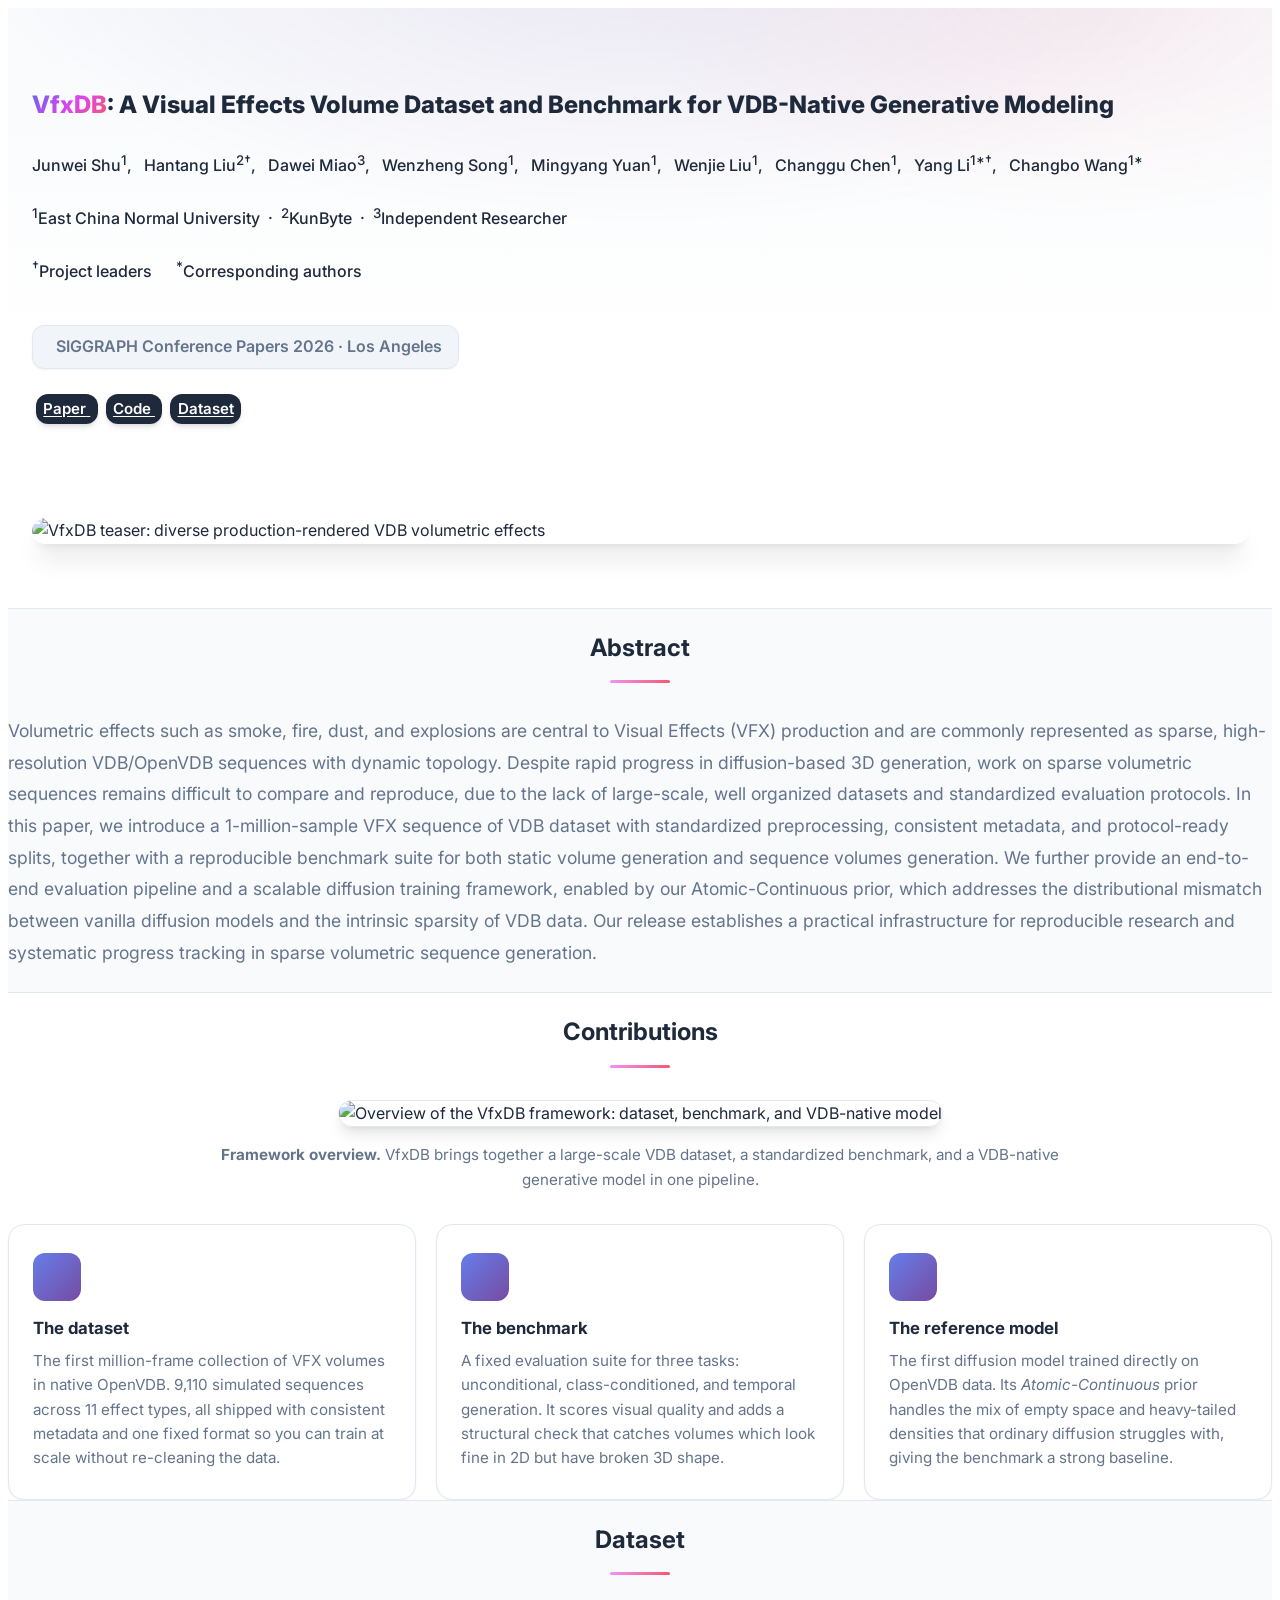
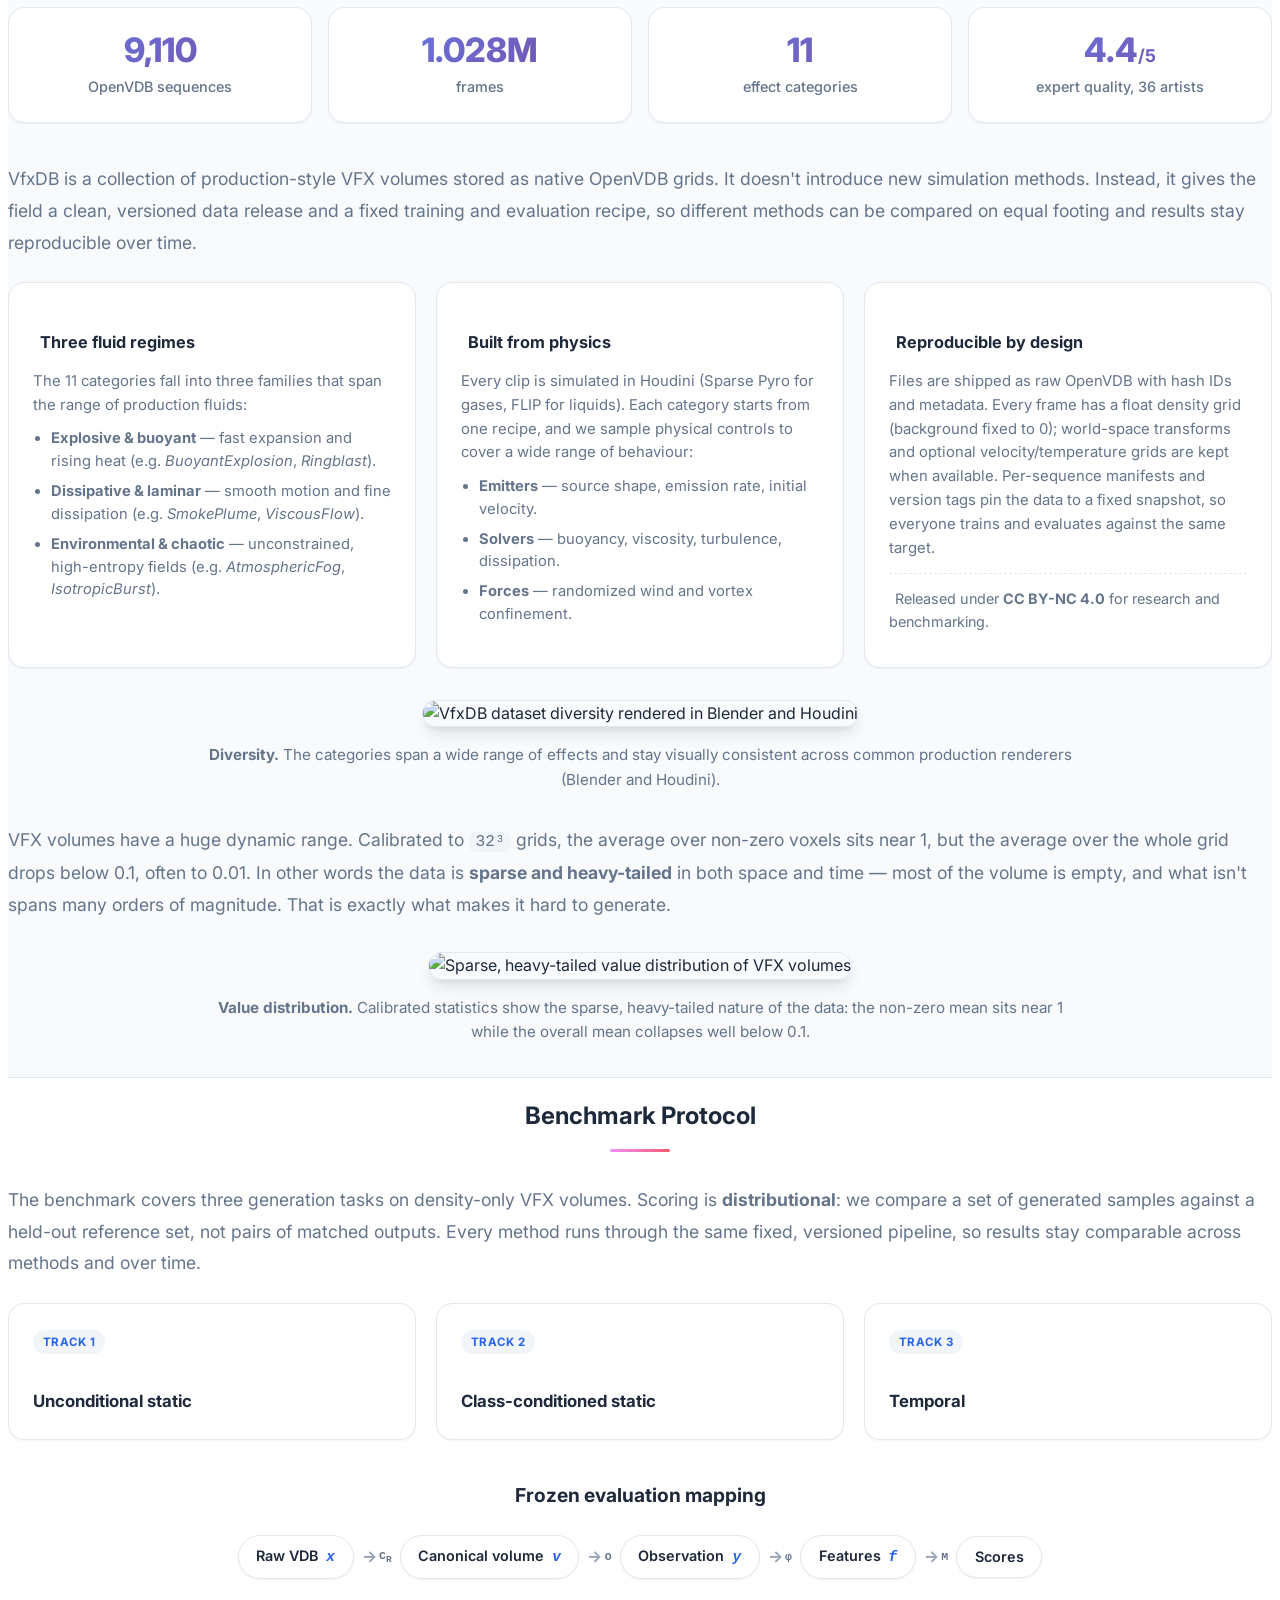
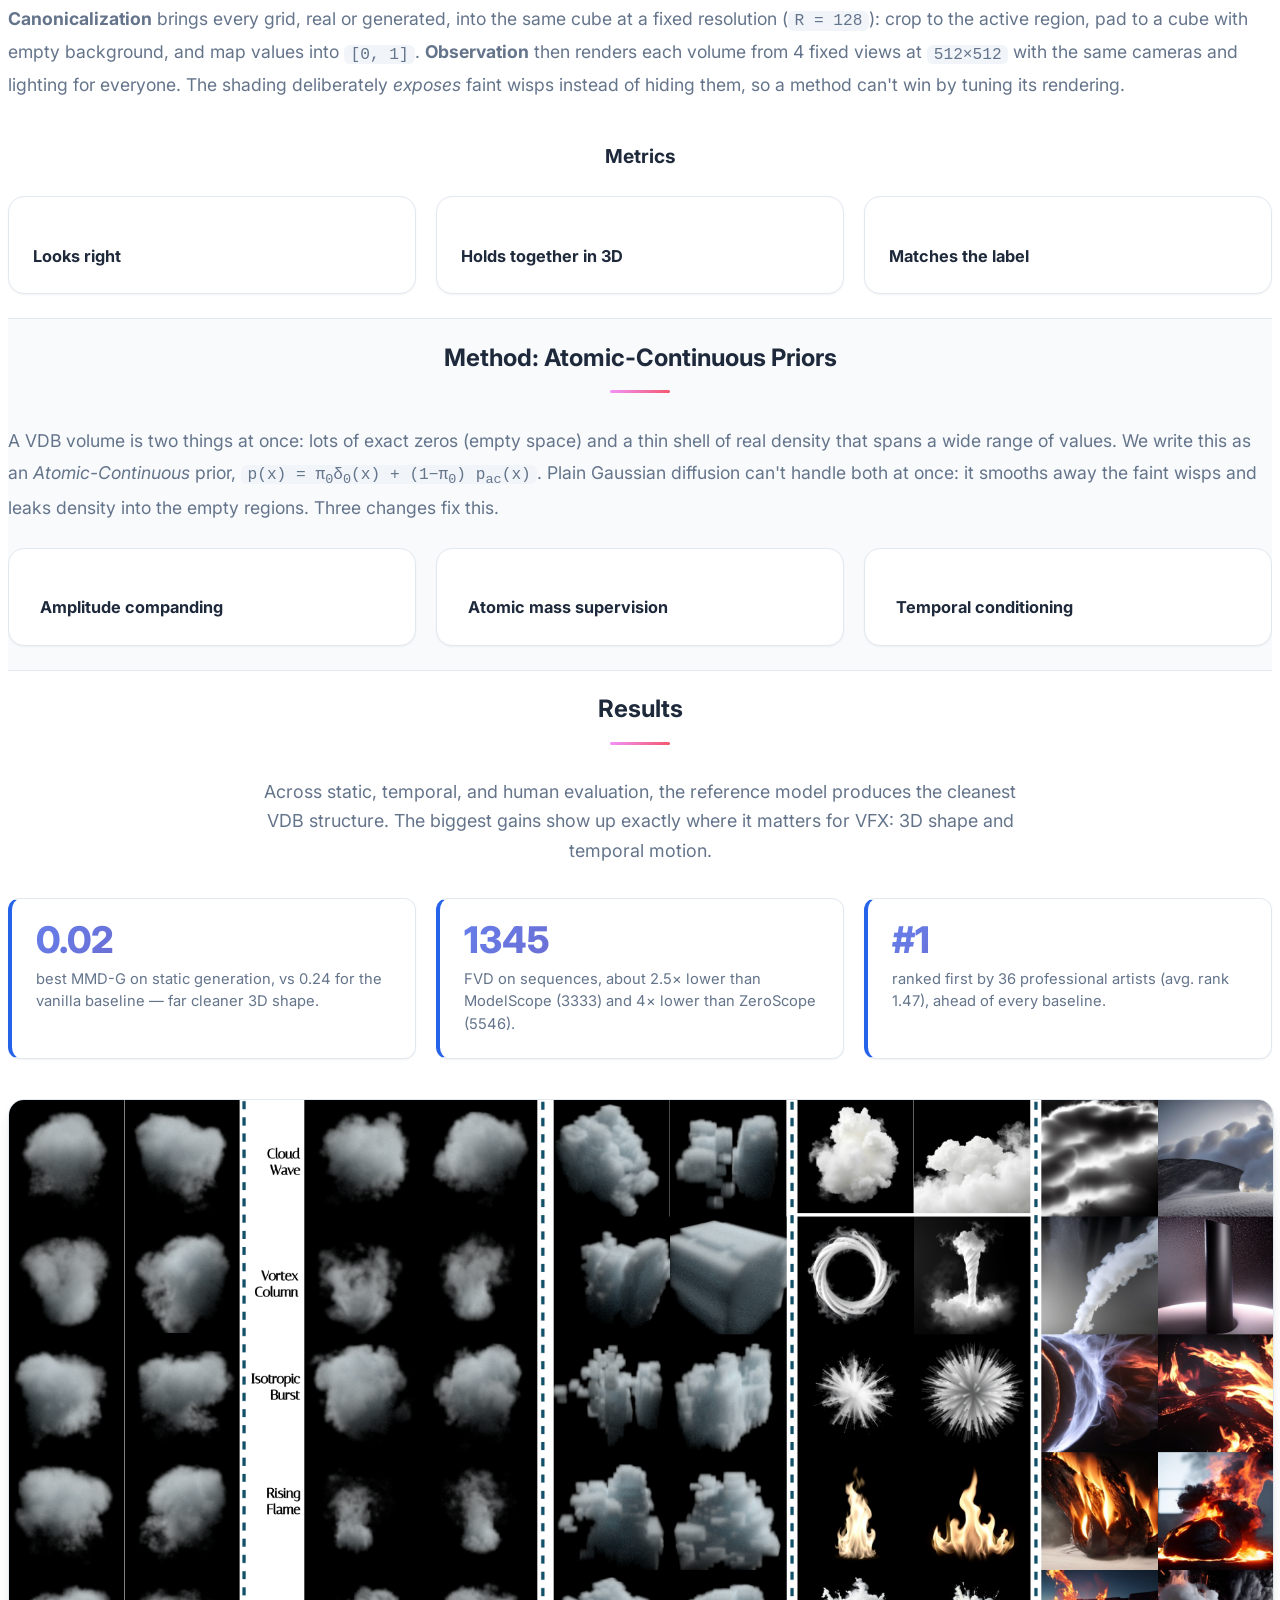
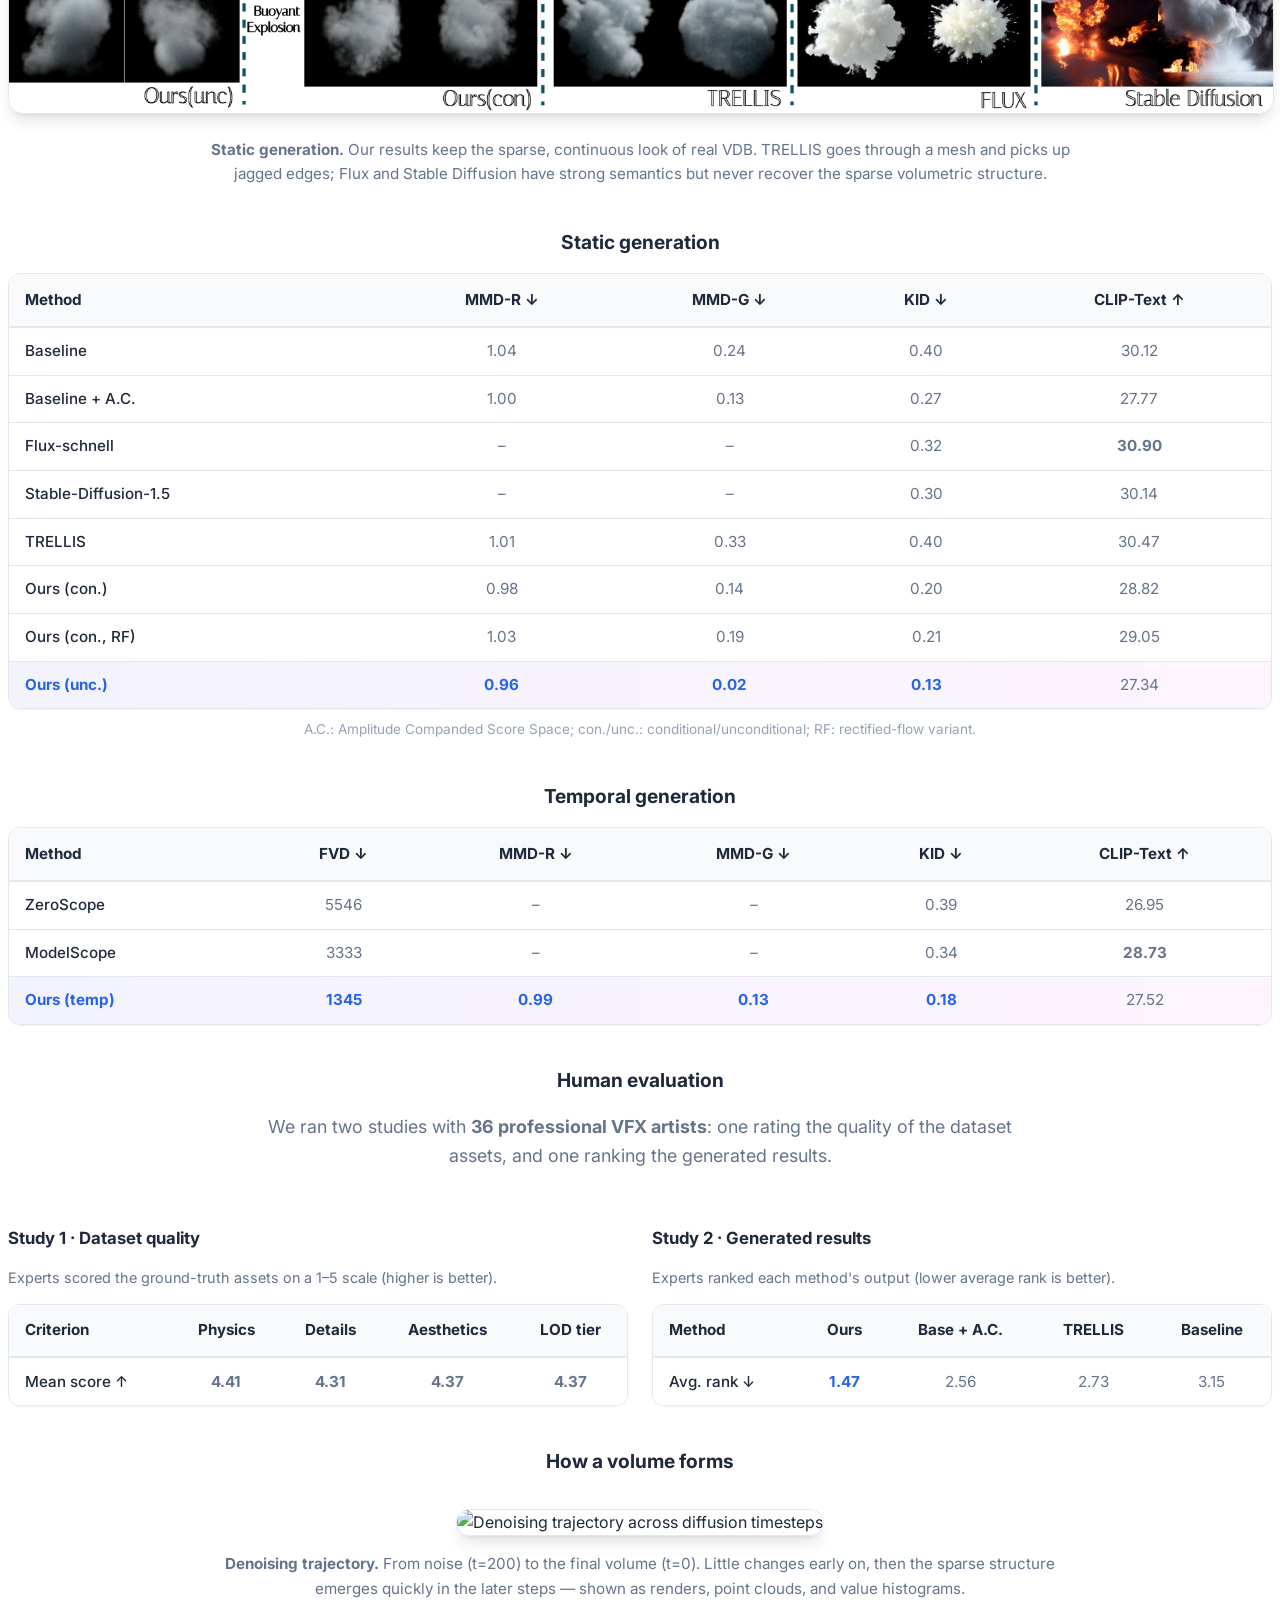
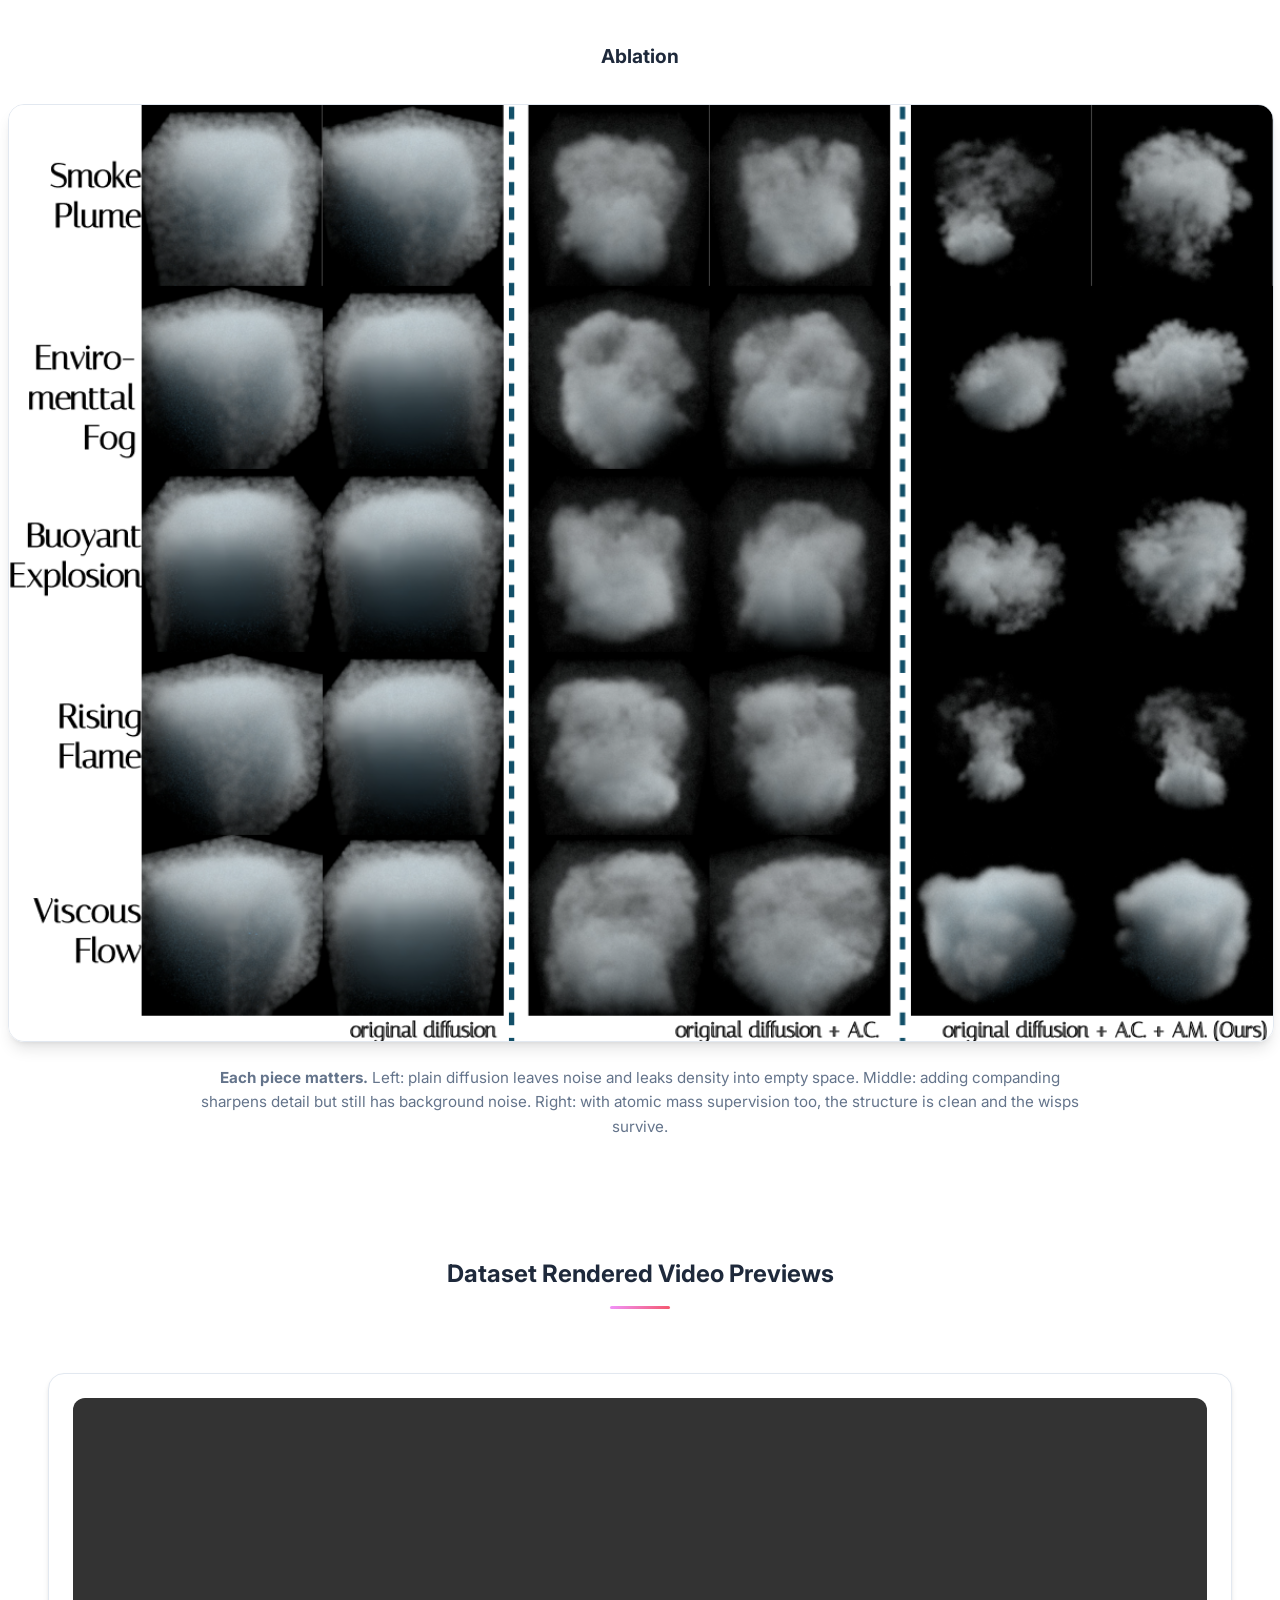
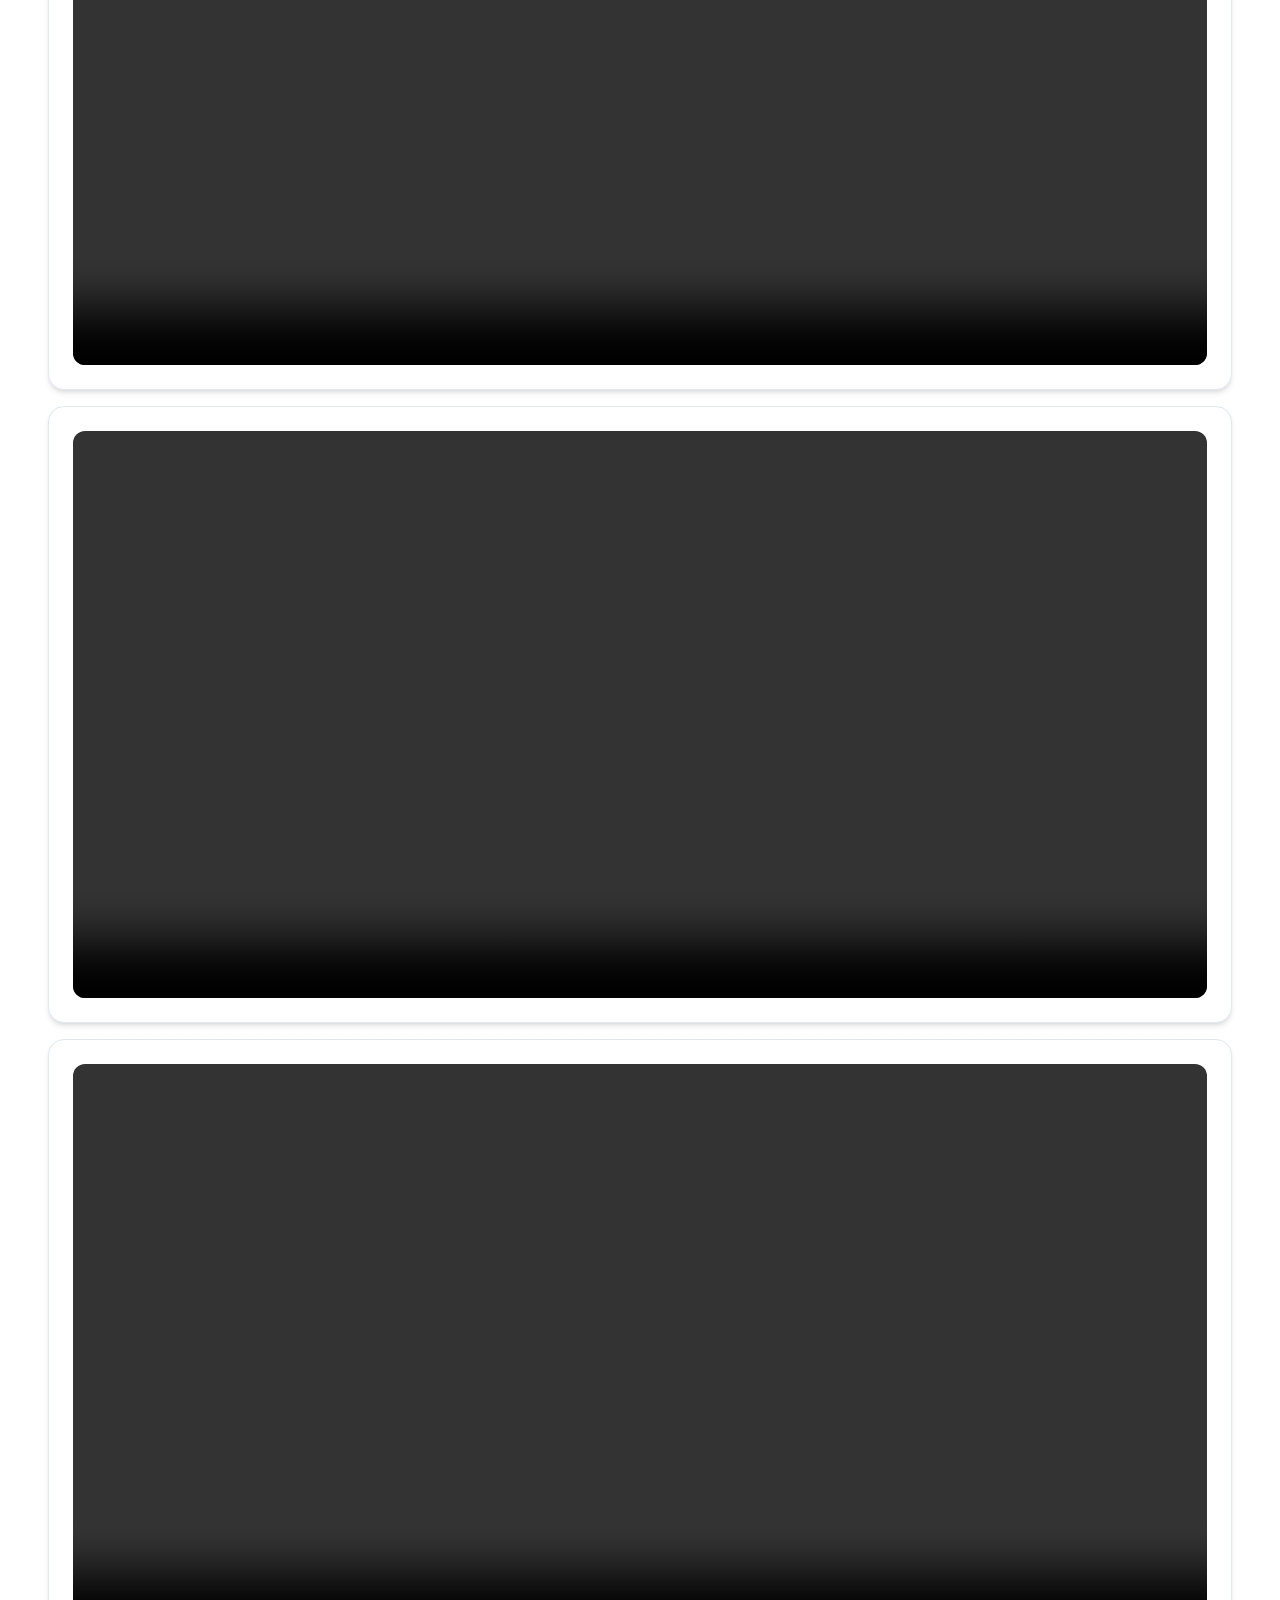
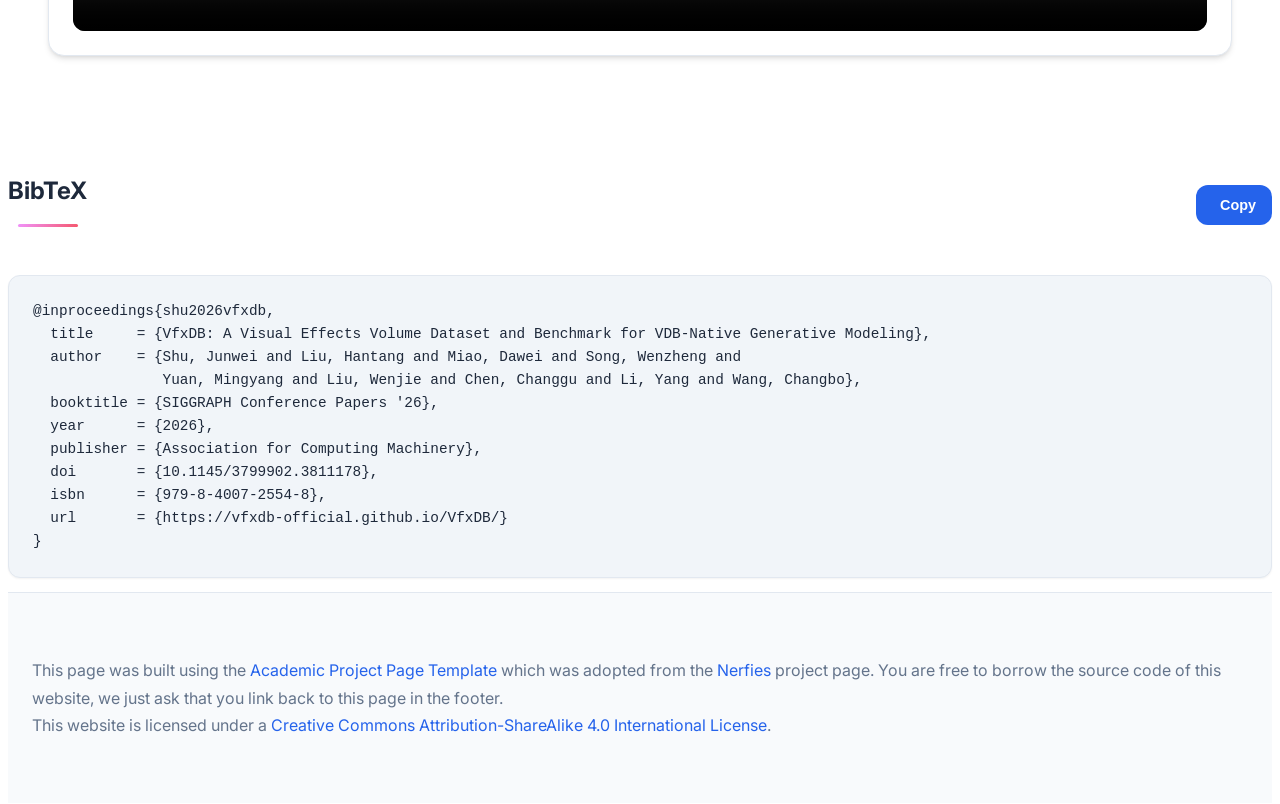
==== commit 0dedc9fb: "Point Paper button to ACM publication" ====
--- a/index.html
+++ b/index.html
@@ -204,7 +204,7 @@
                   <div class="column has-text-centered">
                     <div class="publication-links">
                       <span class="link-block">
-                        <a href="https://vfxdb-official.github.io/VfxDB/" target="_blank" rel="noopener noreferrer" data-resource-link="paper"
+                        <a href="https://dl.acm.org/doi/10.1145/3799902.3811178" target="_blank" rel="noopener noreferrer" data-resource-link="paper"
                         class="external-link button is-normal is-rounded is-dark">
                         <span class="icon">
                           <i class="fas fa-file-pdf"></i>
